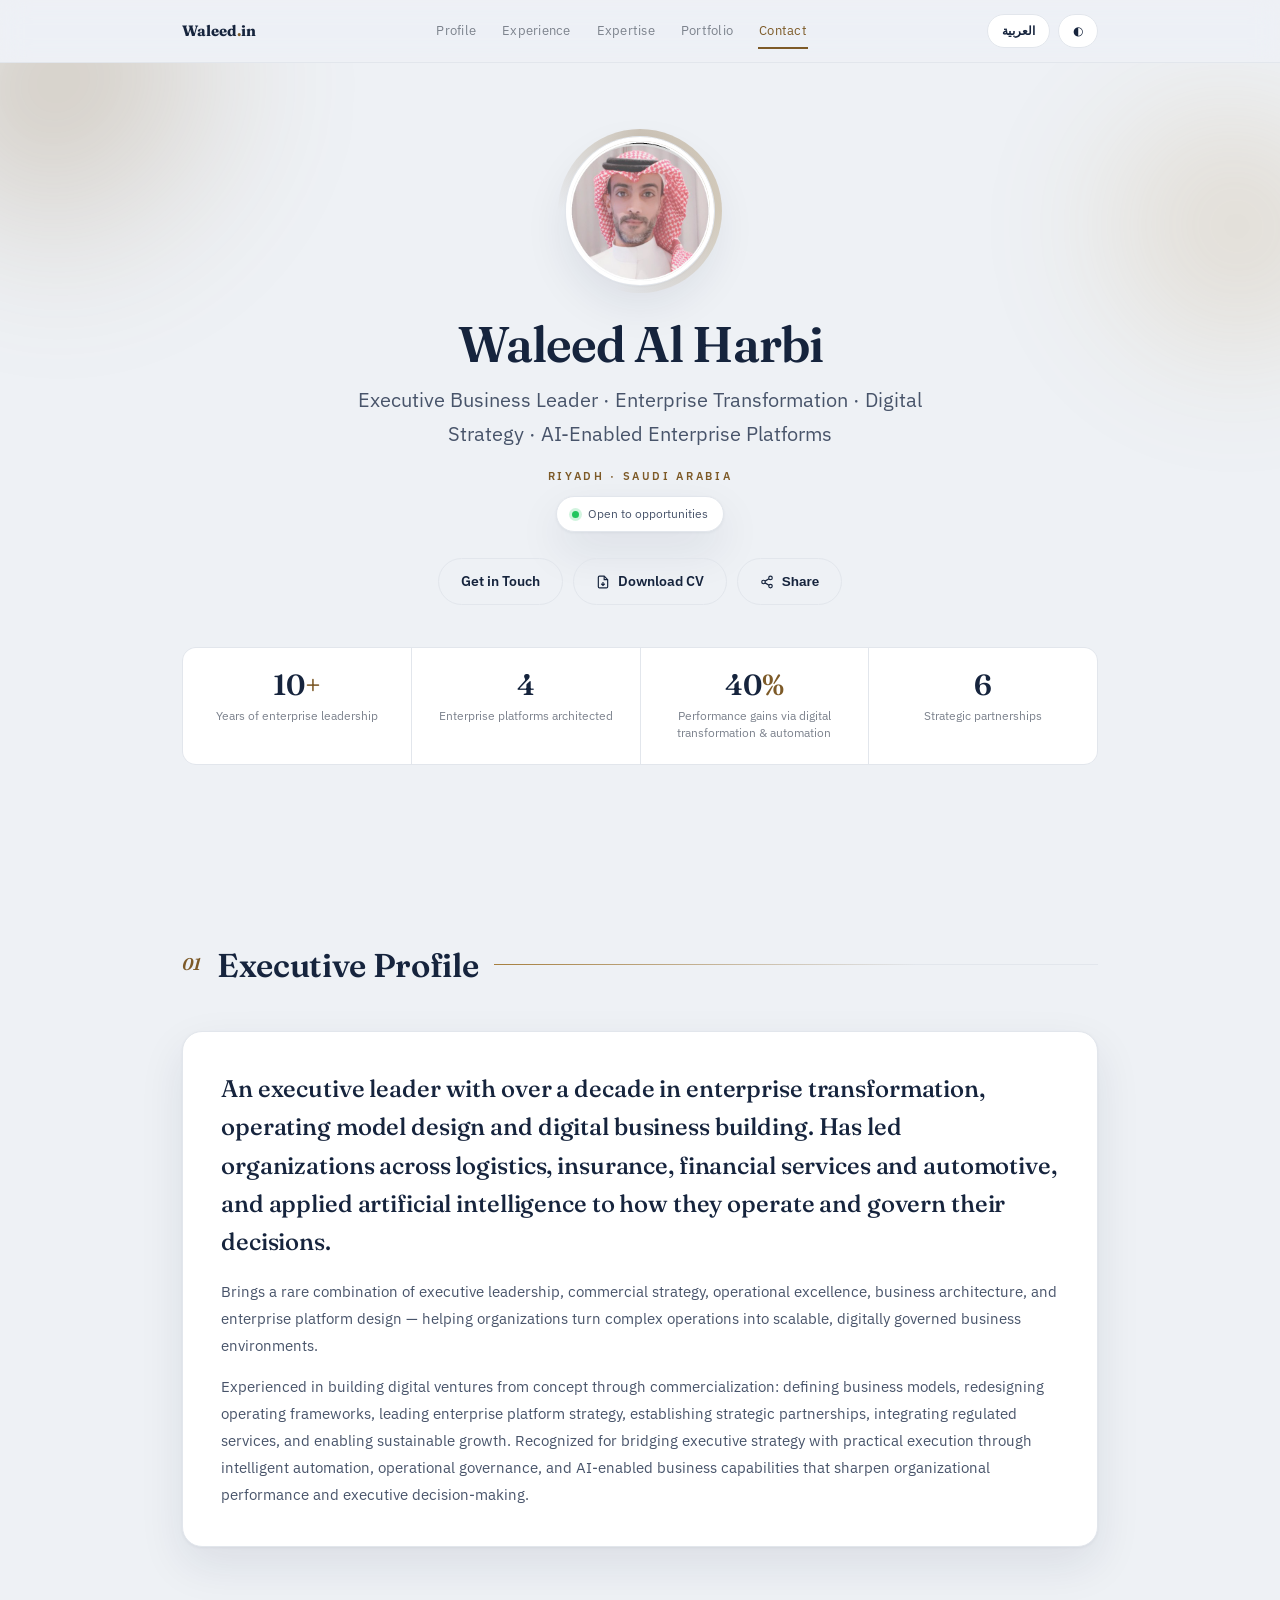
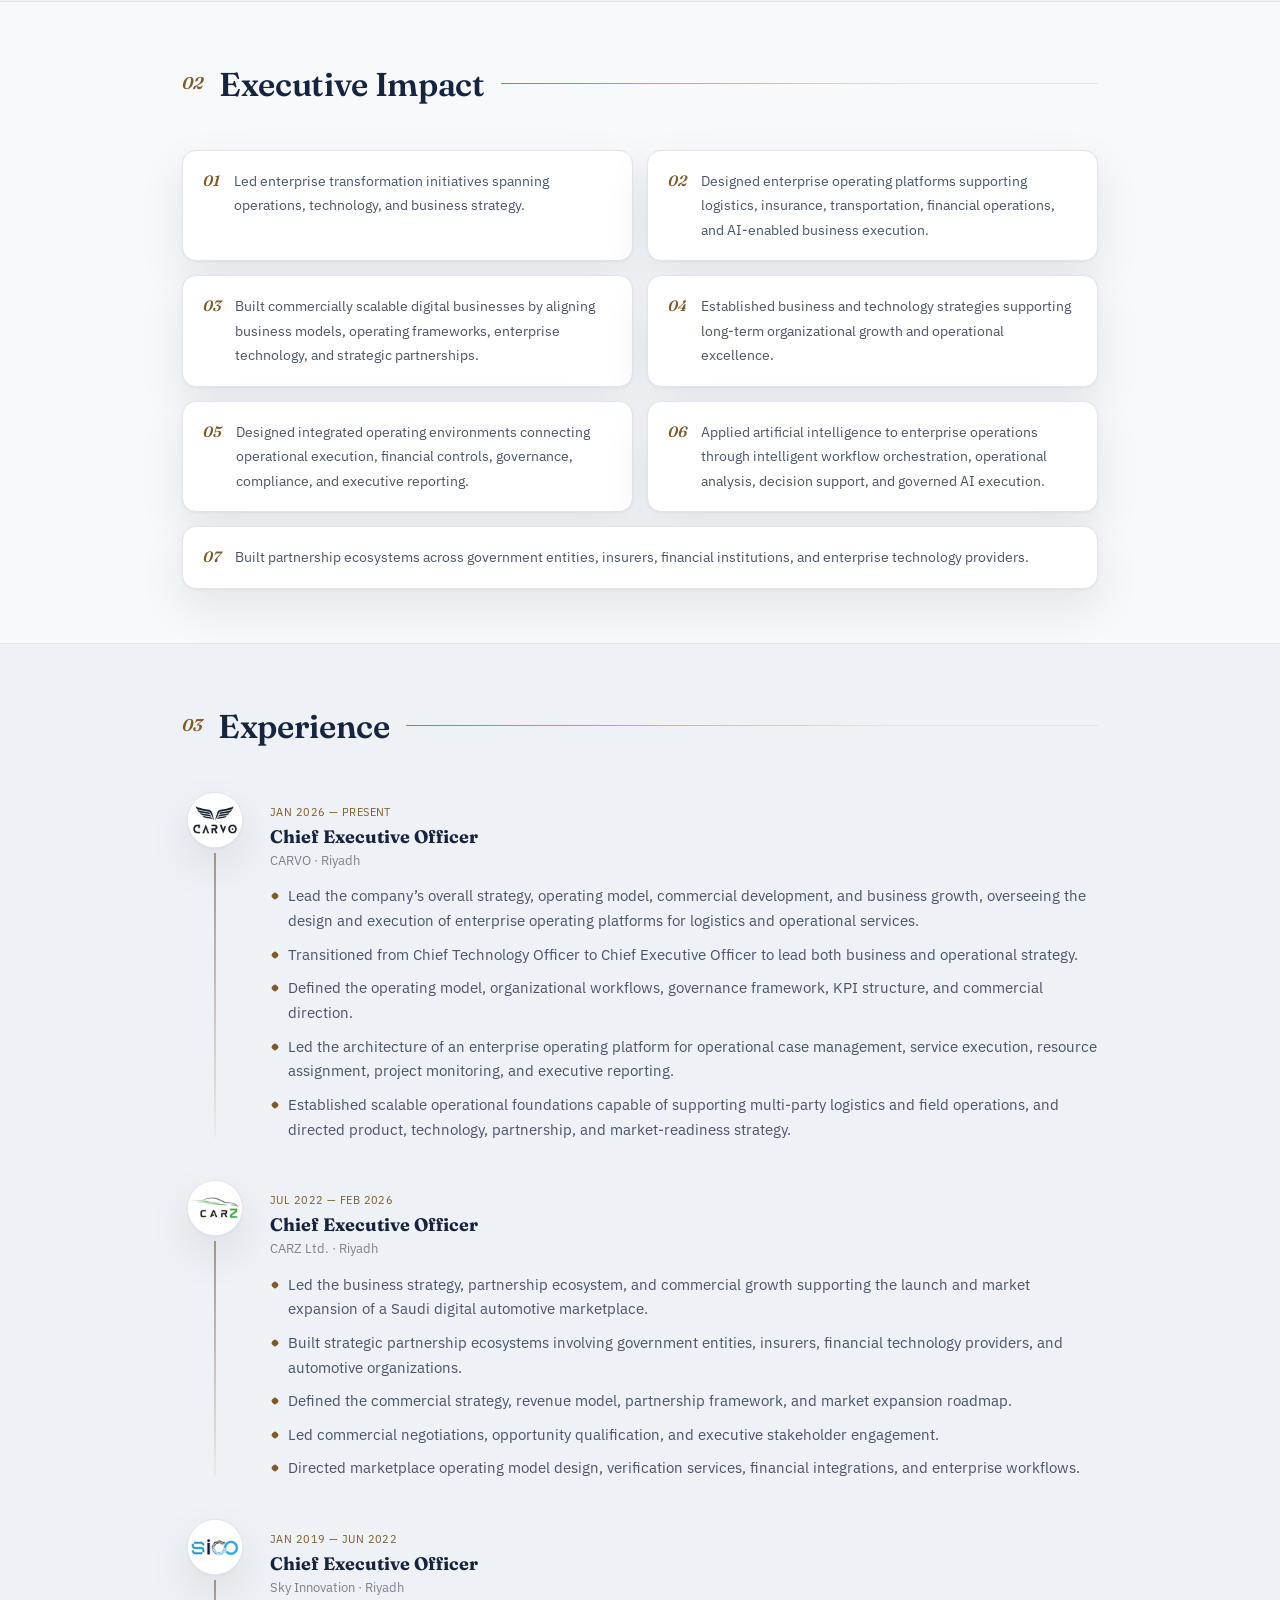
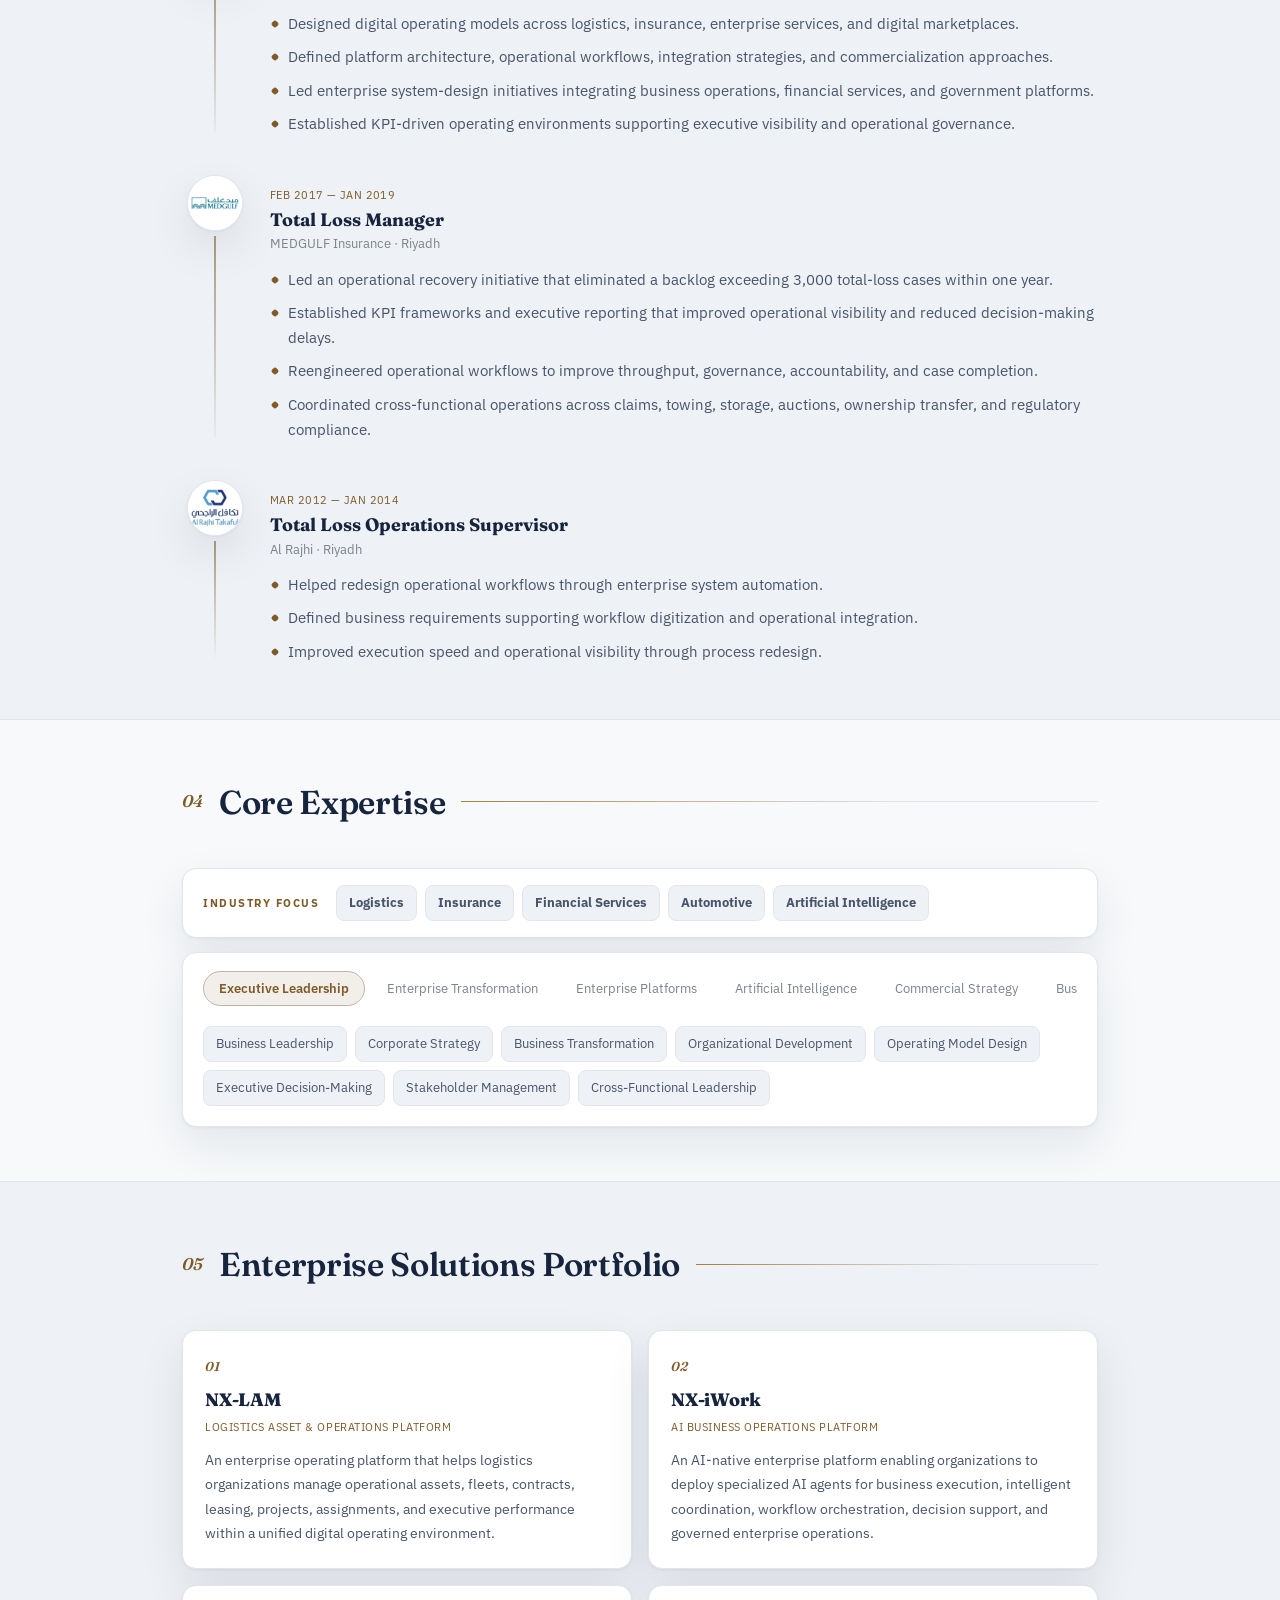
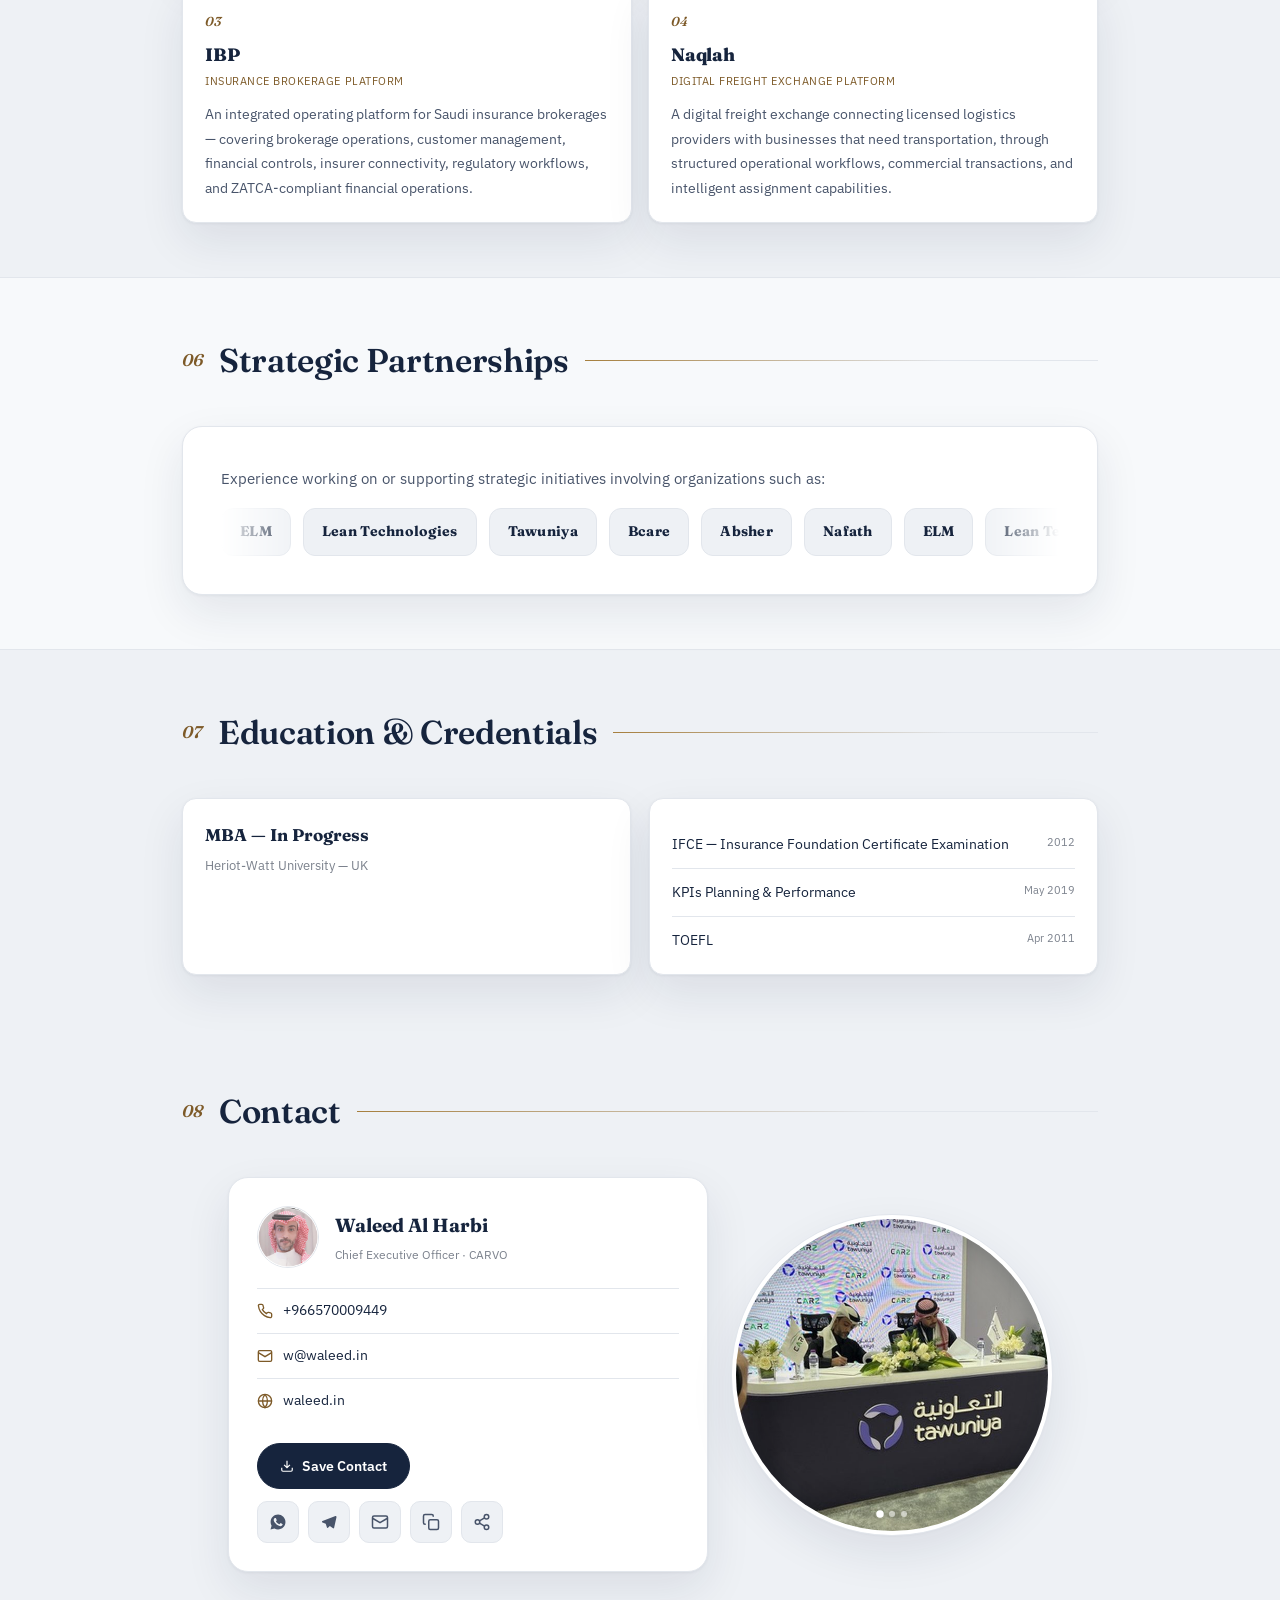
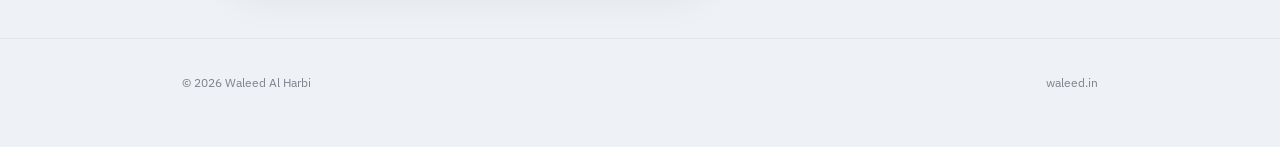
==== en/index.html @ eab6cc61 "Extract CSS, JS and images into shared assets Foundation for the planned multi-page structure (landi" ====
<!DOCTYPE html>
<html lang="en" dir="ltr"><head>
<meta charset="UTF-8"/><meta name="viewport" content="width=device-width,initial-scale=1.0"/>
<title>Waleed Al Harbi — Executive Business Leader | Enterprise Transformation &amp; AI Platforms</title>
<meta name="description" content="Waleed Al Harbi — executive leader with 10+ years driving business transformation, designing enterprise operating models, and building AI-enabled enterprise platforms across logistics, insurance, financial services, and automotive. Based in Riyadh, Saudi Arabia."/>
<meta name="keywords" content="Waleed Al Harbi, Executive Business Leader, Enterprise Transformation, Digital Strategy, Enterprise Platforms, AI-Enabled Enterprise, Agentic AI, Business Architecture, Operating Model Design, CEO, Riyadh, Saudi Arabia"/>
<meta name="author" content="Waleed Al Harbi"/>
<meta name="robots" content="index, follow"/>
<link rel="canonical" href="https://waleed.in/en/"/>
<link rel="icon" type="image/png" href="/assets/favicon.png"/>
<link rel="apple-touch-icon" href="/assets/favicon.png"/>
<!-- Open Graph -->
<meta property="og:type" content="profile"/>
<meta property="og:title" content="Waleed Al Harbi — Executive Business Leader | Enterprise Transformation &amp; AI Platforms"/>
<meta property="og:description" content="Waleed Al Harbi — executive leader with 10+ years driving business transformation, designing enterprise operating models, and building AI-enabled enterprise platforms across logistics, insurance, financial services, and automotive. Based in Riyadh, Saudi Arabia."/>
<meta property="og:url" content="https://waleed.in/en/"/>
<meta property="og:image" content="https://waleed.in/assets/og-image.jpg"/>
<meta property="og:image:width" content="1200"/>
<meta property="og:image:height" content="630"/>
<meta property="og:site_name" content="waleed.in"/>
<meta property="og:locale" content="en_US"/>
<meta property="og:locale:alternate" content="ar_SA"/>
<meta property="profile:first_name" content="Waleed"/>
<meta property="profile:last_name" content="Al Harbi"/>
<!-- Twitter -->
<meta name="twitter:card" content="summary_large_image"/>
<meta name="twitter:title" content="Waleed Al Harbi — Executive Business Leader | Enterprise Transformation &amp; AI Platforms"/>
<meta name="twitter:description" content="Waleed Al Harbi — executive leader with 10+ years driving business transformation, designing enterprise operating models, and building AI-enabled enterprise platforms across logistics, insurance, financial services, and automotive. Based in Riyadh, Saudi Arabia."/>
<meta name="twitter:image" content="https://waleed.in/assets/og-image.jpg"/>
<!-- JSON-LD -->
<script type="application/ld+json">
{"@context":"https://schema.org","@type":"Person","name":"Waleed Al Harbi","alternateName":"وليد الحربي","jobTitle":"Chief Executive Officer","description":"Waleed Al Harbi, executive business leader with over a decade driving enterprise transformation, operating-model design, and AI-enabled enterprise platforms across logistics, insurance, financial services, and automotive. Based in Riyadh.","url":"https://waleed.in","image":"https://waleed.in/assets/og-image.jpg","email":"w@waleed.in","telephone":"+966570009449","address":{"@type":"PostalAddress","addressLocality":"Riyadh","addressCountry":"SA"},"knowsLanguage":["ar","en"],"worksFor":{"@type":"Organization","name":"CARVO"},"knowsAbout":["Enterprise Transformation","Business Architecture","Enterprise Operating Platforms","Digital Strategy","Enterprise AI","Agentic AI","Operating Model Design","Commercial Strategy"]}
</script>

<link rel="alternate" hreflang="en" href="https://waleed.in/en/"/><link rel="alternate" hreflang="ar" href="https://waleed.in/ar/"/>
<link rel="preconnect" href="https://fonts.googleapis.com"/><link rel="preconnect" href="https://fonts.gstatic.com" crossorigin/>
<link href="https://fonts.googleapis.com/css2?family=Fraunces:ital,opsz,wght@0,9..144,400;0,9..144,500;0,9..144,600;0,9..144,700;1,9..144,500;1,9..144,600&family=IBM+Plex+Sans:wght@400;500;600;700&display=swap" rel="stylesheet"/>
<link rel="stylesheet" href="/assets/css/site-en.css"/><style id="wa-assistant-disabled">/* لإعادة تفعيل المساعد: احذف هذا البلوك بالكامل */ #wa-fab-wrap,#wa-overlay{display:none!important}</style>
</head><body>
<div class="scroll-prog" aria-hidden="true"><i id="sprog"></i></div>
<nav><div class="wrap"><span class="brand">Waleed<em>.</em>in</span><div class="nav-links"><a href="#about">Profile</a><a href="#experience">Experience</a><a href="#skills">Expertise</a><a href="#platforms">Portfolio</a><a href="#contact">Contact</a></div><div class="nav-r"><a class="pill" href="../ar/" style="font-weight:700">العربية</a><button class="pill" id="tb"><span id="ti">◐</span></button></div></div></nav>
<main>
<section class="hero"><div class="hero-bg" aria-hidden="true"><b></b><b></b></div><div class="hero-spot" aria-hidden="true"></div><div class="wrap">
  <div class="av-wrap"><img class="av" src="/assets/img/avatar.jpg" alt="Waleed Al Harbi"/><span class="ping" aria-hidden="true"></span><span class="ping p2" aria-hidden="true"></span><span class="ping p3" aria-hidden="true"></span></div>
  <h1>Waleed Al Harbi</h1>
  <div class="hero-role">Executive Business Leader &middot; Enterprise Transformation &middot; Digital Strategy &middot; AI-Enabled Enterprise Platforms</div>
  <div class="kicker">Riyadh &middot; Saudi Arabia</div>
  <div class="hero-loc"><span class="avail"><span class="d"></span>Open to opportunities</span></div>
  <div class="ctas">
    <a class="btn btn-g" href="#contact">Get in Touch</a>
    <a class="btn btn-g" href="/assets/Waleed-Al-Harbi-CV.pdf" download="Waleed-Al-Harbi-CV.pdf"><svg width="14" height="14" viewBox="0 0 24 24" fill="none" stroke="currentColor" stroke-width="2"><path d="M14 2H6a2 2 0 0 0-2 2v16a2 2 0 0 0 2 2h12a2 2 0 0 0 2-2V8z"/><path d="M14 2v6h6"/><path d="M12 18v-6M9 15l3 3 3-3"/></svg>Download CV</a>
    <button class="btn btn-g" id="wa-share-btn" type="button" aria-label="Share site"><svg width="14" height="14" viewBox="0 0 24 24" fill="none" stroke="currentColor" stroke-width="2"><circle cx="18" cy="5" r="3"/><circle cx="6" cy="12" r="3"/><circle cx="18" cy="19" r="3"/><path d="m8.6 13.5 6.8 4M15.4 6.5l-6.8 4"/></svg>Share</button>
  </div>
  <div class="metrics rv">
    <div class="metric"><div class="n" data-c="10" data-s="+">0</div><div class="l">Years of enterprise leadership</div></div>
    <div class="metric"><div class="n" data-c="4">0</div><div class="l">Enterprise platforms architected</div></div>
    <div class="metric"><div class="n" data-c="40" data-s="%">0</div><div class="l">Performance gains via digital transformation &amp; automation</div></div>
    <div class="metric"><div class="n" data-c="6">0</div><div class="l">Strategic partnerships</div></div>
  </div>
</div></section>

<section class="sec" id="about"><div class="wrap">
  <div class="sec-hd rv"><span class="sec-num">01</span><span class="sec-title">Executive Profile</span><span class="sec-line"></span></div>
  <div class="about rv">
    <p class="lead">An executive leader with over a decade in enterprise transformation, operating model design and digital business building. Has led organizations across logistics, insurance, financial services and automotive, and applied artificial intelligence to how they operate and govern their decisions.</p>
    <p class="body">Brings a rare combination of executive leadership, commercial strategy, operational excellence, business architecture, and enterprise platform design — helping organizations turn complex operations into scalable, digitally governed business environments.</p>
    <p class="body" style="margin-top:14px">Experienced in building digital ventures from concept through commercialization: defining business models, redesigning operating frameworks, leading enterprise platform strategy, establishing strategic partnerships, integrating regulated services, and enabling sustainable growth. Recognized for bridging executive strategy with practical execution through intelligent automation, operational governance, and AI-enabled business capabilities that sharpen organizational performance and executive decision-making.</p>
  </div>
</div></section>

<section class="sec" id="impact"><div class="wrap">
  <div class="sec-hd rv"><span class="sec-num">02</span><span class="sec-title">Executive Impact</span><span class="sec-line"></span></div>
  <div class="imp-grid">
    <div class="imp rv"><b>01</b><p>Led enterprise transformation initiatives spanning operations, technology, and business strategy.</p></div>
    <div class="imp rv"><b>02</b><p>Designed enterprise operating platforms supporting logistics, insurance, transportation, financial operations, and AI-enabled business execution.</p></div>
    <div class="imp rv"><b>03</b><p>Built commercially scalable digital businesses by aligning business models, operating frameworks, enterprise technology, and strategic partnerships.</p></div>
    <div class="imp rv"><b>04</b><p>Established business and technology strategies supporting long-term organizational growth and operational excellence.</p></div>
    <div class="imp rv"><b>05</b><p>Designed integrated operating environments connecting operational execution, financial controls, governance, compliance, and executive reporting.</p></div>
    <div class="imp rv"><b>06</b><p>Applied artificial intelligence to enterprise operations through intelligent workflow orchestration, operational analysis, decision support, and governed AI execution.</p></div>
    <div class="imp rv"><b>07</b><p>Built partnership ecosystems across government entities, insurers, financial institutions, and enterprise technology providers.</p></div>
  </div>
</div></section>

<section class="sec" id="experience"><div class="wrap">
  <div class="sec-hd rv"><span class="sec-num">03</span><span class="sec-title">Experience</span><span class="sec-line"></span></div>
  <div class="tl">
    <div class="tl-row rv"><div class="tl-l"><div class="lc" tabindex="0" aria-label="CARVO"><img src="/assets/img/logo-carvo.jpg" alt="CARVO"/><span class="lt">CARVO</span></div><div class="vl"></div></div><div class="tl-r">
      <div class="tw">JAN 2026 — PRESENT</div><div class="tr">Chief Executive Officer</div><div class="to">CARVO &middot; Riyadh</div>
      <ul class="tb"><li>Lead the company&#8217;s overall strategy, operating model, commercial development, and business growth, overseeing the design and execution of enterprise operating platforms for logistics and operational services.</li><li>Transitioned from Chief Technology Officer to Chief Executive Officer to lead both business and operational strategy.</li><li>Defined the operating model, organizational workflows, governance framework, KPI structure, and commercial direction.</li><li>Led the architecture of an enterprise operating platform for operational case management, service execution, resource assignment, project monitoring, and executive reporting.</li><li>Established scalable operational foundations capable of supporting multi-party logistics and field operations, and directed product, technology, partnership, and market-readiness strategy.</li></ul>
    </div></div>
    <div class="tl-row rv"><div class="tl-l"><div class="lc" tabindex="0" aria-label="CARZ"><img src="/assets/img/logo-carz.jpg" alt="CARZ"/><span class="lt">CARZ</span></div><div class="vl"></div></div><div class="tl-r">
      <div class="tw">JUL 2022 — FEB 2026</div><div class="tr">Chief Executive Officer</div><div class="to">CARZ Ltd. &middot; Riyadh</div>
      <ul class="tb"><li>Led the business strategy, partnership ecosystem, and commercial growth supporting the launch and market expansion of a Saudi digital automotive marketplace.</li><li>Built strategic partnership ecosystems involving government entities, insurers, financial technology providers, and automotive organizations.</li><li>Defined the commercial strategy, revenue model, partnership framework, and market expansion roadmap.</li><li>Led commercial negotiations, opportunity qualification, and executive stakeholder engagement.</li><li>Directed marketplace operating model design, verification services, financial integrations, and enterprise workflows.</li></ul>
    </div></div>
    <div class="tl-row rv"><div class="tl-l"><div class="lc" tabindex="0" aria-label="Sky Innovation"><img src="/assets/img/logo-sky.jpg" alt="Sky Innovation"/><span class="lt">Sky Innovation</span></div><div class="vl"></div></div><div class="tl-r">
      <div class="tw">JAN 2019 — JUN 2022</div><div class="tr">Chief Executive Officer</div><div class="to">Sky Innovation &middot; Riyadh</div>
      <ul class="tb"><li>Designed digital operating models across logistics, insurance, enterprise services, and digital marketplaces.</li><li>Defined platform architecture, operational workflows, integration strategies, and commercialization approaches.</li><li>Led enterprise system-design initiatives integrating business operations, financial services, and government platforms.</li><li>Established KPI-driven operating environments supporting executive visibility and operational governance.</li></ul>
    </div></div>
    <div class="tl-row rv"><div class="tl-l"><div class="lc" tabindex="0" aria-label="Medgulf"><img src="/assets/img/logo-medgulf.jpg" alt="Medgulf"/><span class="lt">Medgulf</span></div><div class="vl"></div></div><div class="tl-r">
      <div class="tw">FEB 2017 — JAN 2019</div><div class="tr">Total Loss Manager</div><div class="to">MEDGULF Insurance &middot; Riyadh</div>
      <ul class="tb"><li>Led an operational recovery initiative that eliminated a backlog exceeding 3,000 total-loss cases within one year.</li><li>Established KPI frameworks and executive reporting that improved operational visibility and reduced decision-making delays.</li><li>Reengineered operational workflows to improve throughput, governance, accountability, and case completion.</li><li>Coordinated cross-functional operations across claims, towing, storage, auctions, ownership transfer, and regulatory compliance.</li></ul>
    </div></div>
    <div class="tl-row rv"><div class="tl-l"><div class="lc" tabindex="0" aria-label="Al Rajhi"><img src="/assets/img/logo-alrajhi.jpg" alt="Al Rajhi"/><span class="lt">Al Rajhi</span></div><div class="vl"></div></div><div class="tl-r">
      <div class="tw">MAR 2012 — JAN 2014</div><div class="tr">Total Loss Operations Supervisor</div><div class="to">Al Rajhi &middot; Riyadh</div>
      <ul class="tb"><li>Helped redesign operational workflows through enterprise system automation.</li><li>Defined business requirements supporting workflow digitization and operational integration.</li><li>Improved execution speed and operational visibility through process redesign.</li></ul>
    </div></div>
  </div>
</div></section>

<section class="sec" id="skills"><div class="wrap">
  <div class="sec-hd rv"><span class="sec-num">04</span><span class="sec-title">Core Expertise</span><span class="sec-line"></span></div>
  <div class="xp-ind rv"><h3>Industry Focus</h3><div class="chips"><span class="chip big"><b>Logistics</b></span><span class="chip big"><b>Insurance</b></span><span class="chip big"><b>Financial Services</b></span><span class="chip big"><b>Automotive</b></span><span class="chip big"><b>Artificial Intelligence</b></span></div></div>
  <div class="xp rv">
    <div class="xp-tabs" role="tablist" aria-label="Expertise categories">
      <button class="xp-tab on" type="button">Executive Leadership</button>
      <button class="xp-tab" type="button">Enterprise Transformation</button>
      <button class="xp-tab" type="button">Enterprise Platforms</button>
      <button class="xp-tab" type="button">Artificial Intelligence</button>
      <button class="xp-tab" type="button">Commercial Strategy</button>
      <button class="xp-tab" type="button">Business Operations</button>
      <button class="xp-tab" type="button">Languages</button>
    </div>
    <div class="xp-pane on"><div class="chips"><span class="chip">Business Leadership</span><span class="chip">Corporate Strategy</span><span class="chip">Business Transformation</span><span class="chip">Organizational Development</span><span class="chip">Operating Model Design</span><span class="chip">Executive Decision-Making</span><span class="chip">Stakeholder Management</span><span class="chip">Cross-Functional Leadership</span></div></div>
    <div class="xp-pane"><div class="chips"><span class="chip">Enterprise Transformation</span><span class="chip">Business Process Reengineering</span><span class="chip">Operational Excellence</span><span class="chip">Digital Transformation</span><span class="chip">Organizational Change</span><span class="chip">Performance Improvement</span><span class="chip">Governance Frameworks</span></div></div>
    <div class="xp-pane"><div class="chips"><span class="chip">Enterprise Operating Platforms</span><span class="chip">SaaS Platforms</span><span class="chip">Marketplace Platforms</span><span class="chip">Enterprise Architecture</span><span class="chip">Workflow Automation</span><span class="chip">API Integration</span><span class="chip">Government Integration</span><span class="chip">CRM Ecosystems</span></div></div>
    <div class="xp-pane"><div class="chips"><span class="chip">Enterprise AI Strategy</span><span class="chip">Agentic AI</span><span class="chip">Intelligent Automation</span><span class="chip">AI-Powered Operations</span><span class="chip">Multi-Agent Systems</span><span class="chip">Workflow Orchestration</span><span class="chip">Decision Support</span></div></div>
    <div class="xp-pane"><div class="chips"><span class="chip">Business Development</span><span class="chip">Go-To-Market Strategy</span><span class="chip">Strategic Partnerships</span><span class="chip">Revenue Models</span><span class="chip">Market Expansion</span><span class="chip">Commercial Negotiation</span><span class="chip">B2B &amp; B2G Engagement</span></div></div>
    <div class="xp-pane"><div class="chips"><span class="chip">Operational Strategy</span><span class="chip">KPI Frameworks</span><span class="chip">Executive Dashboards</span><span class="chip">Asset Management</span><span class="chip">Contract Management</span><span class="chip">Project Operations</span><span class="chip">Performance Analytics</span></div></div>
    <div class="xp-pane"><div class="chips"><span class="chip">Arabic — Native</span><span class="chip">English — Fluent</span></div></div>
  </div>
</div></section>

<section class="sec" id="platforms"><div class="wrap">
  <div class="sec-hd rv"><span class="sec-num">05</span><span class="sec-title">Enterprise Solutions Portfolio</span><span class="sec-line"></span></div>
  <div class="plats">
    <div class="plat rv"><span class="pi">01</span><h3>NX-LAM</h3><span class="pt">Logistics Asset &amp; Operations Platform</span><p>An enterprise operating platform that helps logistics organizations manage operational assets, fleets, contracts, leasing, projects, assignments, and executive performance within a unified digital operating environment.</p></div>
    <div class="plat rv"><span class="pi">02</span><h3>NX-iWork</h3><span class="pt">AI Business Operations Platform</span><p>An AI-native enterprise platform enabling organizations to deploy specialized AI agents for business execution, intelligent coordination, workflow orchestration, decision support, and governed enterprise operations.</p></div>
    <div class="plat rv"><span class="pi">03</span><h3>IBP</h3><span class="pt">Insurance Brokerage Platform</span><p>An integrated operating platform for Saudi insurance brokerages — covering brokerage operations, customer management, financial controls, insurer connectivity, regulatory workflows, and ZATCA-compliant financial operations.</p></div>
    <div class="plat rv"><span class="pi">04</span><h3>Naqlah</h3><span class="pt">Digital Freight Exchange Platform</span><p>A digital freight exchange connecting licensed logistics providers with businesses that need transportation, through structured operational workflows, commercial transactions, and intelligent assignment capabilities.</p></div>
  </div>
</div></section>

<section class="sec" id="partnerships"><div class="wrap">
  <div class="sec-hd rv"><span class="sec-num">06</span><span class="sec-title">Strategic Partnerships</span><span class="sec-line"></span></div>
  <div class="about rv">
    <p class="body">Experience working on or supporting strategic initiatives involving organizations such as:</p>
    <div class="pmq"><div class="pmq-t"><span class="partner">ELM</span><span class="partner">Lean Technologies</span><span class="partner">Tawuniya</span><span class="partner">Bcare</span><span class="partner">Absher</span><span class="partner">Nafath</span><span class="partner" aria-hidden="true">ELM</span><span class="partner" aria-hidden="true">Lean Technologies</span><span class="partner" aria-hidden="true">Tawuniya</span><span class="partner" aria-hidden="true">Bcare</span><span class="partner" aria-hidden="true">Absher</span><span class="partner" aria-hidden="true">Nafath</span></div></div>
  </div>
</div></section>

<section class="sec" id="education"><div class="wrap">
  <div class="sec-hd rv"><span class="sec-num">07</span><span class="sec-title">Education &amp; Credentials</span><span class="sec-line"></span></div>
  <div class="two">
    <div class="panel rv"><div class="ed-d">MBA &mdash; In Progress</div><div class="ed-m">Heriot-Watt University &mdash; UK</div></div>
    <div class="panel rv"><div class="cert"><span>IFCE &mdash; Insurance Foundation Certificate Examination</span><time>2012</time></div><div class="cert"><span>KPIs Planning &amp; Performance</span><time>May 2019</time></div><div class="cert"><span>TOEFL</span><time>Apr 2011</time></div></div>
  </div>
</div></section>

<section class="sec" id="contact"><div class="wrap">
  <div class="sec-hd rv"><span class="sec-num">08</span><span class="sec-title">Contact</span><span class="sec-line"></span></div>
  <div class="contact-row">
  <div class="cc rv">
    <div class="cc-top"><div class="cc-av"><img src="/assets/img/avatar.jpg" alt="Waleed"/></div><div><h3>Waleed Al Harbi</h3><p>Chief Executive Officer &middot; CARVO</p></div></div>
    <a class="cr" href="tel:+966570009449"><svg viewBox="0 0 24 24" fill="none" stroke="currentColor" stroke-width="2"><path d="M22 16.92v3a2 2 0 0 1-2.18 2 19.79 19.79 0 0 1-8.63-3.07 19.5 19.5 0 0 1-6-6 19.79 19.79 0 0 1-3.07-8.67A2 2 0 0 1 4.11 2h3a2 2 0 0 1 2 1.72c.13.96.36 1.9.7 2.81a2 2 0 0 1-.45 2.11L8.09 9.91a16 16 0 0 0 6 6l1.27-1.27a2 2 0 0 1 2.11-.45c.91.34 1.85.57 2.81.7A2 2 0 0 1 22 16.92z"/></svg>+966570009449</a>
    <a class="cr" href="mailto:w@waleed.in"><svg viewBox="0 0 24 24" fill="none" stroke="currentColor" stroke-width="2"><rect x="2" y="4" width="20" height="16" rx="2"/><path d="m22 7-10 6L2 7"/></svg>w@waleed.in</a>
    <a class="cr" href="https://waleed.in" target="_blank" rel="noopener"><svg viewBox="0 0 24 24" fill="none" stroke="currentColor" stroke-width="2"><circle cx="12" cy="12" r="10"/><path d="M2 12h20M12 2a15.3 15.3 0 0 1 0 20 15.3 15.3 0 0 1 0-20"/></svg>waleed.in</a>
    <div class="cc-acts"><a class="btn btn-p" id="sc2" href="/assets/Waleed-Al-Harbi.vcf" download="Waleed-Al-Harbi.vcf"><svg width="14" height="14" viewBox="0 0 24 24" fill="none" stroke="currentColor" stroke-width="2"><path d="M21 15v4a2 2 0 0 1-2 2H5a2 2 0 0 1-2-2v-4"/><path d="M7 10l5 5 5-5M12 15V3"/></svg>Save Contact</a></div>
    <div class="shr">
      <a class="sb" id="wa" title="WhatsApp" target="_blank" rel="noopener"><svg viewBox="0 0 24 24" fill="currentColor"><path d="M12.04 2C6.58 2 2.13 6.45 2.13 11.91c0 1.75.46 3.45 1.32 4.95L2 22l5.25-1.38a9.9 9.9 0 0 0 4.79 1.22h.01c5.46 0 9.91-4.45 9.91-9.91 0-2.65-1.03-5.14-2.9-7.01A9.82 9.82 0 0 0 12.04 2zm5.8 14.13c-.24.68-1.4 1.3-1.94 1.38-.5.07-1.13.1-1.82-.11-.42-.13-.96-.31-1.65-.61-2.9-1.25-4.8-4.17-4.94-4.36-.15-.19-1.19-1.58-1.19-3.02s.76-2.14 1.03-2.43c.27-.29.58-.37.78-.37l.56.01c.18.01.42-.07.66.5.24.59.83 2.03.9 2.18.07.15.12.32.02.51-.1.19-.15.31-.29.48-.15.17-.31.38-.44.51-.15.15-.3.31-.13.6.17.29.77 1.27 1.65 2.06 1.13 1.01 2.09 1.32 2.38 1.47.29.15.46.12.63-.07.17-.19.73-.85.92-1.14.19-.29.39-.24.66-.15.27.1 1.7.8 1.99.95.29.15.48.22.55.34.07.12.07.69-.17 1.37z"/></svg></a>
      <a class="sb" id="tg" title="Telegram" target="_blank" rel="noopener"><svg viewBox="0 0 24 24" fill="currentColor"><path d="M21.94 4.27a1.3 1.3 0 0 0-1.32-.2L3.3 10.78c-.86.34-.85 1.57.02 1.89l4.3 1.6 1.66 5.06c.2.6.95.78 1.4.34l2.42-2.36 4.3 3.16c.5.37 1.22.1 1.36-.5l3.2-14.4a1.3 1.3 0 0 0-.42-1.3z"/></svg></a>
      <a class="sb" id="em" title="Email" href="mailto:w@waleed.in"><svg viewBox="0 0 24 24" fill="none" stroke="currentColor" stroke-width="2"><rect x="2" y="4" width="20" height="16" rx="2"/><path d="m22 7-10 6L2 7"/></svg></a>
      <button class="sb" id="cp" title="Copy link"><svg viewBox="0 0 24 24" fill="none" stroke="currentColor" stroke-width="2"><rect x="9" y="9" width="13" height="13" rx="2"/><path d="M5 15H4a2 2 0 0 1-2-2V4a2 2 0 0 1 2-2h9a2 2 0 0 1 2 2v1"/></svg></button>
      <button class="sb" id="ns" title="Share"><svg viewBox="0 0 24 24" fill="none" stroke="currentColor" stroke-width="2"><circle cx="18" cy="5" r="3"/><circle cx="6" cy="12" r="3"/><circle cx="18" cy="19" r="3"/><path d="m8.6 13.5 6.8 4M15.4 6.5l-6.8 4"/></svg></button>
    </div>
  </div>

<div class="cc-gallery rv">
  <div class="cc-frame" id="cc-frame" oncontextmenu="return false" draggable="false">
    <div class="cc-slide active" style="background-image:url(/assets/img/gallery-1.jpg)"></div><div class="cc-slide" style="background-image:url(/assets/img/gallery-2.jpg)"></div><div class="cc-slide" style="background-image:url(/assets/img/gallery-3.jpg)"></div>
    <div class="cc-ring"></div>
    <div class="cc-guard"></div>
    <div class="cc-dots"><span class="cc-dot on"></span><span class="cc-dot"></span><span class="cc-dot"></span></div>
  </div>
</div>
</div>
</div></section>
</main>
<footer><div class="wrap"><p>&#169; <span id="yr"></span> Waleed Al Harbi</p><p>waleed.in</p></div></footer>
<div class="toast" id="toast"></div>
<script src="/assets/js/site.js" defer></script>


<!-- ============ Waleed.in AI Assistant Widget ============ -->
<!-- ضع رابط الـ Cloudflare Worker هنا بعد نشره -->


<script>window.WALEED_ASSISTANT_ENDPOINT = "https://waleed-assistant.w-3e8.workers.dev";</script>

<link rel="stylesheet" href="/assets/css/assistant.css"/>

<!-- زر عائم + تاق -->
<div id="wa-fab-wrap">
  <button id="wa-tag" type="button" aria-label="افتح المساعد">تعرّف على وليد أكثر <b>عبر مساعده الذكي</b> <span class="wa-x">✦</span></button>
  <button id="wa-fab" type="button" aria-label="المساعد الذكي">
    <span class="wa-pulse"></span>
    <svg viewBox="0 0 24 24" fill="none" stroke="currentColor" stroke-width="2" stroke-linecap="round" stroke-linejoin="round"><path d="M21 15a2 2 0 0 1-2 2H7l-4 4V5a2 2 0 0 1 2-2h14a2 2 0 0 1 2 2z"/><path d="M8 10h.01M12 10h.01M16 10h.01"/></svg>
  </button>
</div>

<!-- نافذة الشات -->
<div id="wa-overlay" role="dialog" aria-modal="true" aria-label="المساعد الذكي لوليد">
  <div id="wa-head">
    <img class="wa-ava" id="wa-head-ava" alt="وليد"/>
    <div class="wa-meta">
      <div class="wa-name">مساعد وليد الذكي</div>
      <div class="wa-sub"><span class="wa-dot"></span> يعرف خبرات وليد ومجالاته</div>
    </div>
    <button id="wa-close" type="button" aria-label="إغلاق والعودة للموقع">
      <svg viewBox="0 0 24 24" fill="none" stroke="currentColor" stroke-width="2" stroke-linecap="round"><path d="M18 6 6 18M6 6l12 12"/></svg>
    </button>
  </div>
  <div id="wa-msgs"></div>
  <div id="wa-chips"></div>
  <div id="wa-input-bar">
    <div id="wa-input-inner">
      <button class="wa-iconbtn" id="wa-mic" type="button" aria-label="تحدّث صوتيًا" title="تحدّث صوتيًا">
        <svg viewBox="0 0 24 24" fill="none" stroke="currentColor" stroke-width="2" stroke-linecap="round" stroke-linejoin="round"><path d="M12 2a3 3 0 0 0-3 3v7a3 3 0 0 0 6 0V5a3 3 0 0 0-3-3z"/><path d="M19 10v2a7 7 0 0 1-14 0v-2M12 19v3"/></svg>
      </button>
      <textarea id="wa-text" rows="1" placeholder="اسأل عن خبرات وليد ومجالاته..." aria-label="اكتب رسالتك"></textarea>
      <button class="wa-iconbtn" id="wa-send" type="button" aria-label="إرسال" disabled>
        <svg viewBox="0 0 24 24" fill="none" stroke="currentColor" stroke-width="2" stroke-linecap="round" stroke-linejoin="round"><path d="m22 2-7 20-4-9-9-4Z"/><path d="M22 2 11 13"/></svg>
      </button>
    </div>
    <div id="wa-voice-note"></div>
  </div>
</div>

<script src="/assets/js/assistant.js" defer></script>
<!-- ============ /Waleed.in AI Assistant Widget ============ -->


<div id="wa-share-pop" role="dialog" aria-modal="true">
  <div class="wa-share-card">
    <h4>Share this site</h4><p>Choose how to share</p>
    <div class="wa-share-list">
      <button class="wa-share-item" id="wsh-wa"><span class="wa-si-wa"><svg viewBox="0 0 24 24" fill="currentColor"><path d="M12.04 2C6.58 2 2.13 6.45 2.13 11.91c0 1.75.46 3.45 1.32 4.95L2 22l5.25-1.38a9.9 9.9 0 0 0 4.79 1.22h.01c5.46 0 9.91-4.45 9.91-9.91 0-2.65-1.03-5.14-2.9-7.01A9.82 9.82 0 0 0 12.04 2zm5.8 14.13c-.24.68-1.4 1.3-1.94 1.38-.5.07-1.13.1-1.82-.11-.42-.13-.96-.31-1.65-.61-2.9-1.25-4.8-4.17-4.94-4.36-.15-.19-1.19-1.58-1.19-3.02s.76-2.14 1.03-2.43c.27-.29.58-.37.78-.37l.56.01c.18.01.42-.07.66.5.24.59.83 2.03.9 2.18.07.15.12.32.02.51-.1.19-.15.31-.29.48-.15.17-.31.38-.44.51-.15.15-.3.31-.13.6.17.29.77 1.27 1.65 2.06 1.13 1.01 2.09 1.32 2.38 1.47.29.15.46.12.63-.07.17-.19.73-.85.92-1.14.19-.29.39-.24.66-.15.27.1 1.7.8 1.99.95.29.15.48.22.55.34.07.12.07.69-.17 1.37z"/></svg></span>WhatsApp</button>
      <button class="wa-share-item" id="wsh-tg"><span class="wa-si-tg"><svg viewBox="0 0 24 24" fill="currentColor"><path d="M21.94 4.27a1.3 1.3 0 0 0-1.32-.2L3.3 10.78c-.86.34-.85 1.57.02 1.89l4.3 1.6 1.66 5.06c.2.6.95.78 1.4.34l2.42-2.36 4.3 3.16c.5.37 1.22.1 1.36-.5l3.2-14.4a1.3 1.3 0 0 0-.42-1.3z"/></svg></span>Telegram</button>
      <button class="wa-share-item" id="wsh-em"><span class="wa-si-em"><svg viewBox="0 0 24 24" fill="none" stroke="currentColor" stroke-width="2"><rect x="2" y="4" width="20" height="16" rx="2"/><path d="m22 7-10 6L2 7"/></svg></span>Email</button>
      <button class="wa-share-item" id="wsh-cp"><span class="wa-si-cp"><svg viewBox="0 0 24 24" fill="none" stroke="currentColor" stroke-width="2"><rect x="9" y="9" width="13" height="13" rx="2"/><path d="M5 15H4a2 2 0 0 1-2-2V4a2 2 0 0 1 2-2h9a2 2 0 0 1 2 2v1"/></svg></span>Copy link</button>
    </div>
    <button class="wa-share-close" id="wsh-close">Close</button>
  </div>
</div>


</body></html>
---- assets/css/site-en.css ----
/* waleed.in — English stylesheet */

:root{--ink:#16243d;--ink2:#48546a;--muted:#7c828d;--bg:#eef1f5;--card:#ffffff;--bdr:#e2e6ec;--ac:#7d5a28;--ac2:#a67f3e;--sh:0 1px 3px rgba(22,36,61,.05),0 18px 46px rgba(22,36,61,.09);--r:14px;--maxw:960px}
html[data-theme=dark]{--ink:#eef1f6;--ink2:#a6b1c0;--muted:#727f8f;--bg:#0b1421;--card:#12202f;--bdr:#213247;--ac:#d3b06a;--ac2:#e6cd95}
*{box-sizing:border-box;margin:0;padding:0}
html{scroll-behavior:smooth;scroll-padding-top:70px}
body{font-family:'IBM Plex Sans',sans-serif;background:var(--bg);color:var(--ink);-webkit-font-smoothing:antialiased;overflow-x:hidden;transition:background .35s,color .35s;line-height:1.7}
a{color:inherit;text-decoration:none}
.wrap{max-width:var(--maxw);margin:0 auto;padding:0 22px}
nav{position:sticky;top:0;z-index:100;border-bottom:1px solid var(--bdr);backdrop-filter:blur(14px) saturate(160%);background:color-mix(in srgb,var(--bg) 80%,transparent)}
nav .wrap{display:flex;align-items:center;justify-content:space-between;height:58px}
.brand{font-family:'Fraunces';font-weight:700;font-size:15px;letter-spacing:.01em}
.brand em{color:var(--ac);font-style:normal}
.nav-r{display:flex;gap:8px}
.pill{border:1px solid var(--bdr);background:var(--card);border-radius:999px;padding:6px 14px;font-size:12px;font-family:'IBM Plex Sans';cursor:pointer;color:var(--ink);transition:.2s}
.pill:hover{border-color:var(--ac);color:var(--ac)}
.hero{padding:66px 0 50px;text-align:center}
.av-wrap{display:inline-block;position:relative;margin-bottom:24px}
.av{width:148px;height:148px;border-radius:50%;object-fit:cover;border:4px solid var(--card);box-shadow:0 0 0 1px var(--bdr),var(--sh);display:block;transition:transform .4s}
.av:hover{transform:scale(1.03)}
.dot{position:absolute;bottom:8px;right:8px;width:16px;height:16px;border-radius:50%;background:#22c55e;border:3px solid var(--card)}
.hero h1{font-family:'Fraunces';font-weight:800;font-size:clamp(30px,6vw,50px);letter-spacing:-.025em;line-height:1.08}
.hero-role{font-family:'Fraunces';font-weight:400;font-size:clamp(15px,2.3vw,19px);color:var(--ink2);margin:10px 0 6px}
.hero-loc{font-size:12px;color:var(--muted);margin-bottom:26px;font-family:'IBM Plex Sans';}
.ctas{display:flex;flex-wrap:wrap;gap:10px;justify-content:center;margin-bottom:42px}
.btn{border-radius:999px;padding:11px 22px;font-size:13.5px;font-weight:600;cursor:pointer;border:1.5px solid var(--ink);display:inline-flex;align-items:center;gap:8px;transition:.22s;}
.btn-p{background:var(--ink);color:var(--card)}.btn-p:hover{background:var(--ac);border-color:var(--ac);color:#fff;transform:translateY(-1px)}
.btn-g{background:transparent;color:var(--ink);border-color:var(--bdr)}.btn-g:hover{border-color:var(--ac);color:var(--ac)}
.metrics{display:grid;grid-template-columns:repeat(4,1fr);gap:1px;background:var(--bdr);border:1px solid var(--bdr);border-radius:var(--r);overflow:hidden;margin-bottom:68px}
.metric{background:var(--card);padding:22px 14px;text-align:center}
.metric .n{font-family:'IBM Plex Sans';font-weight:700;font-size:clamp(21px,3.4vw,29px);line-height:1;direction:ltr;color:var(--ink)}
.metric .n span{color:var(--ac)}
.metric .l{font-size:11.5px;color:var(--muted);margin-top:8px;line-height:1.5;}
@media(max-width:580px){.metrics{grid-template-columns:repeat(2,1fr)}}
.sec{padding:54px 0}
.sec-hd{display:flex;align-items:center;gap:14px;margin-bottom:32px}
.sec-num{font-family:'IBM Plex Sans';font-size:12px;color:var(--ac);font-weight:700;flex-shrink:0}
.sec-title{font-family:'Fraunces';font-weight:700;font-size:clamp(21px,3.4vw,30px);letter-spacing:-.015em}
.sec-line{flex:1;height:1px;background:var(--bdr)}
.about{background:var(--card);border:1px solid var(--bdr);border-radius:20px;padding:32px;box-shadow:var(--sh)}
.about p.lead{font-family:'Fraunces';font-weight:600;font-size:clamp(17px,2.4vw,22px);line-height:1.6;margin-bottom:16px;color:var(--ink)}
.about p.body{font-size:15px;color:var(--ink2);line-height:1.8;}
.tl{display:flex;flex-direction:column}
.tl-row{display:grid;grid-template-columns:66px 1fr;gap:0 22px;padding-bottom:38px}
.tl-row:last-child{padding-bottom:0}
.tl-l{display:flex;flex-direction:column;align-items:center;}
.tl-r{padding-top:5px}
.lc{width:56px;height:56px;border-radius:50%;border:1px solid var(--bdr);background:#fff;display:flex;align-items:center;justify-content:center;overflow:hidden;cursor:pointer;transition:.3s cubic-bezier(.34,1.4,.64,1);box-shadow:var(--sh);position:relative;flex-shrink:0}
.lc:hover,.lc:focus{transform:scale(1.13);box-shadow:0 6px 22px rgba(46,90,146,.28);outline:none;border-color:var(--ac)}
.lc img{width:100%;height:100%;object-fit:cover;pointer-events:none}
.lt{position:absolute;bottom:calc(100% + 8px);left:50%;transform:translateX(-50%);background:var(--ink);color:var(--card);font-size:10px;padding:3px 9px;border-radius:6px;white-space:nowrap;opacity:0;pointer-events:none;transition:opacity .18s;font-family:'IBM Plex Sans';z-index:20}
.lc:hover .lt,.lc:focus .lt{opacity:1}
.vl{flex:1;width:2px;background:linear-gradient(var(--ac),var(--bdr));margin:5px 0;min-height:22px;opacity:.6}
.tl-row:last-child .vl{background:linear-gradient(var(--ac),transparent)}
.tw{font-family:'IBM Plex Sans';font-size:11px;color:var(--ac);letter-spacing:.04em;margin-bottom:4px;direction:ltr;display:inline-block}
.tr{font-family:'Fraunces';font-weight:700;font-size:18px;line-height:1.25;margin-bottom:2px}
.to{font-family:'IBM Plex Sans';font-size:12.5px;color:var(--muted);margin-bottom:13px}
.tb{list-style:none;display:grid;gap:9px}
.tb li{position:relative;padding-left:18px;font-size:14.5px;color:var(--ink2);line-height:1.7;}
.tb li::before{content:'';position:absolute;left:2px;top:9px;width:6px;height:6px;border-radius:2px;background:var(--ac);transform:rotate(45deg)}
.sg{display:grid;grid-template-columns:repeat(2,1fr);gap:16px}.sc.full{grid-column:1/-1}.sc.feat{background:linear-gradient(135deg,color-mix(in srgb,var(--ac) 8%,var(--card)),var(--card))}.sc .chip.big{font-size:14px;padding:8px 14px;font-weight:600;border-color:color-mix(in srgb,var(--ac) 35%,var(--bdr))}.sc .chip.big b{color:var(--ac);font-weight:700}
@media(max-width:580px){.sg{grid-template-columns:1fr}}
.sc{background:var(--card);border:1px solid var(--bdr);border-radius:var(--r);padding:20px;box-shadow:var(--sh)}
.sc h3{font-family:'Fraunces';font-size:11px;font-weight:700;text-transform:uppercase;letter-spacing:.07em;color:var(--ac);margin-bottom:13px}
.chips{display:flex;flex-wrap:wrap;gap:8px}
.chip{font-size:13px;padding:6px 12px;border:1px solid var(--bdr);border-radius:8px;color:var(--ink2);background:var(--bg);transition:.2s;}
.chip:hover{border-color:var(--ac);color:var(--ac)}
.plats{display:grid;grid-template-columns:repeat(2,1fr);gap:16px}
@media(max-width:580px){.plats{grid-template-columns:1fr}}
.plat{background:var(--card);border:1px solid var(--bdr);border-radius:var(--r);padding:22px;box-shadow:var(--sh)}
.plat h3{font-family:'Fraunces';font-weight:800;font-size:18px;letter-spacing:-.01em;color:var(--ink);margin-bottom:3px}
.plat .pt{font-family:'IBM Plex Sans';font-size:10.5px;color:var(--ac);text-transform:uppercase;letter-spacing:.05em;display:block;margin-bottom:11px}
.plat p{font-size:14px;color:var(--ink2);line-height:1.75}
.partners{display:flex;flex-wrap:wrap;gap:10px;margin-top:16px}
.partner{font-family:'Fraunces';font-weight:700;font-size:14px;padding:11px 18px;border:1px solid var(--bdr);border-radius:12px;background:var(--bg);color:var(--ink);transition:.2s}
.partner:hover{border-color:var(--ac);color:var(--ac);transform:translateY(-2px)}
.two{display:grid;grid-template-columns:1fr 1fr;gap:18px}
@media(max-width:580px){.two{grid-template-columns:1fr}}
.panel{background:var(--card);border:1px solid var(--bdr);border-radius:var(--r);padding:22px;box-shadow:var(--sh)}
.ed-d{font-family:'Fraunces';font-weight:700;font-size:17px}
.ed-m{font-family:'IBM Plex Sans';font-size:12.5px;color:var(--muted);margin-top:5px;}
.ed-g{display:inline-block;margin-top:12px;font-family:'IBM Plex Sans';font-size:11.5px;color:var(--ac);border:1px solid var(--ac);border-radius:6px;padding:3px 10px;direction:ltr}
.cert{display:flex;justify-content:space-between;gap:10px;padding:12px 0;border-bottom:1px solid var(--bdr);font-size:13.5px;}
.cert:last-child{border-bottom:0;padding-bottom:0}
.cert time{font-family:'IBM Plex Sans';font-size:11px;color:var(--muted);white-space:nowrap;direction:ltr}
.cc{background:var(--card);border:1px solid var(--bdr);border-radius:20px;padding:28px;box-shadow:var(--sh);max-width:480px}
.cc-top{display:flex;align-items:center;gap:16px;margin-bottom:20px}
.cc-av{width:62px;height:62px;border-radius:50%;overflow:hidden;border:1px solid var(--bdr);flex-shrink:0}
.cc-av img{width:100%;height:100%;object-fit:cover}
.cc-top h3{font-family:'Fraunces';font-weight:700;font-size:19px}
.cc-top p{font-family:'IBM Plex Sans';font-size:12px;color:var(--muted);margin-top:3px;}
.cr{display:flex;align-items:center;gap:10px;padding:10px 0;border-top:1px solid var(--bdr);font-size:14px;}
.cr svg{width:16px;height:16px;color:var(--ac);flex-shrink:0}
.ltr-text{direction:ltr;unicode-bidi:embed}
.cc-acts{display:flex;flex-wrap:wrap;gap:10px;margin-top:20px}
.shr{display:flex;gap:9px;margin-top:12px;flex-wrap:wrap}
.sb{width:42px;height:42px;border-radius:10px;border:1px solid var(--bdr);background:var(--bg);display:flex;align-items:center;justify-content:center;cursor:pointer;transition:.2s}
.sb:hover{border-color:var(--ac);transform:translateY(-2px)}
.sb svg{width:18px;height:18px;color:var(--ink2)}.sb:hover svg{color:var(--ac)}
footer{border-top:1px solid var(--bdr);padding:34px 0 54px;margin-top:12px}
footer .wrap{display:flex;justify-content:space-between;align-items:center;flex-wrap:wrap;gap:10px}
footer p{font-family:'IBM Plex Sans';font-size:11.5px;color:var(--muted);}
footer .en{font-family:'IBM Plex Sans';font-size:11.5px;direction:ltr}
.rv{opacity:0;transform:translateY(20px);transition:opacity .7s ease,transform .7s ease}
.rv.in{opacity:1;transform:none}
@media(prefers-reduced-motion:reduce){.rv{opacity:1;transform:none;transition:none}}
.toast{position:fixed;bottom:26px;left:50%;transform:translateX(-50%) translateY(12px);background:var(--ink);color:var(--card);padding:11px 22px;border-radius:999px;font-size:13px;font-family:'IBM Plex Sans';opacity:0;pointer-events:none;transition:.3s;z-index:999}
.toast.on{opacity:1;transform:translateX(-50%) translateY(0)}
@media(max-width:500px){.tl-row{grid-template-columns:46px 1fr;gap:0 14px}.lc{width:44px;height:44px}}

/* ===== interactive & motion layer ===== */
.hero{position:relative;overflow:hidden}
.hero .wrap{position:relative;z-index:2}
.hero-bg{position:absolute;inset:0;z-index:0;pointer-events:none;overflow:hidden}
.hero-bg b{position:absolute;display:block;border-radius:50%;filter:blur(64px)}
.hero-bg b:nth-child(1){width:360px;height:360px;top:-110px;left:-70px;background:radial-gradient(circle at 30% 30%,color-mix(in srgb,var(--ac) 60%,transparent),transparent 70%);opacity:.5;animation:wblob 19s ease-in-out infinite}
.hero-bg b:nth-child(2){width:320px;height:320px;top:30px;right:-90px;background:radial-gradient(circle at 60% 40%,color-mix(in srgb,var(--ac2) 55%,transparent),transparent 70%);opacity:.45;animation:wblob 25s ease-in-out infinite reverse}
@keyframes wblob{0%,100%{transform:translate(0,0) scale(1)}33%{transform:translate(26px,30px) scale(1.1)}66%{transform:translate(-20px,14px) scale(.94)}}
.hero-spot{position:absolute;inset:0;z-index:1;pointer-events:none;opacity:0;transition:opacity .5s;background:radial-gradient(360px circle at var(--mx,50%) var(--my,42%),color-mix(in srgb,var(--ac) 15%,transparent),transparent 62%)}
@media(hover:hover) and (pointer:fine){.hero:hover .hero-spot{opacity:1}}
.av-wrap::before{content:'';position:absolute;inset:-8px;border-radius:50%;background:conic-gradient(from 0deg,var(--ac),var(--ac2) 25%,transparent 55%,transparent 75%,var(--ac));opacity:.3;z-index:0;transition:opacity .45s;animation:wspin 9s linear infinite}
.av-wrap:hover::before{opacity:.95;animation-duration:3.5s}
.av-wrap .av{position:relative;z-index:1}
@keyframes wspin{to{transform:rotate(360deg)}}
.ping{position:absolute;inset:-6px;border-radius:50%;border:1.5px solid var(--ac);opacity:0;pointer-events:none;z-index:0;animation:wping 3.6s cubic-bezier(.2,.6,.35,1) infinite}
.ping.p2{animation-delay:1.2s}
.ping.p3{animation-delay:2.4s}
@keyframes wping{0%{transform:scale(.97);opacity:.5}70%{opacity:.14}100%{transform:scale(1.75);opacity:0}}
.av-wrap:hover .ping{animation-duration:1.8s}
.scroll-prog{position:fixed;top:0;left:0;right:0;height:3px;z-index:200;pointer-events:none}
.scroll-prog i{display:block;height:100%;width:100%;transform:scaleX(0);transform-origin:left center;background:linear-gradient(90deg,var(--ac),var(--ac2));will-change:transform}
html[dir=rtl] .scroll-prog i{transform-origin:right center}
nav{transition:box-shadow .3s,background .3s}
nav.scrolled{box-shadow:0 8px 30px rgba(15,25,35,.10)}
.rv{transition-delay:var(--d,0s)}
.sc,.plat,.panel,.about{transition:transform .38s cubic-bezier(.2,.7,.3,1),box-shadow .38s,border-color .38s}
@media(hover:hover){
.sc:hover,.plat:hover,.panel:hover{transform:translateY(-4px);box-shadow:0 12px 36px rgba(15,25,35,.13);border-color:color-mix(in srgb,var(--ac) 42%,var(--bdr))}
.metric{transition:background .3s}
.metric:hover{background:color-mix(in srgb,var(--ac) 7%,var(--card))}
.partner:hover{box-shadow:0 8px 22px rgba(46,90,146,.18)}
}
.plat{position:relative;overflow:hidden}
.plat::after{content:'';position:absolute;top:0;left:0;right:0;height:3px;transform:scaleX(0);transform-origin:left center;background:linear-gradient(90deg,var(--ac),var(--ac2));transition:transform .45s ease}
html[dir=rtl] .plat::after{transform-origin:right center}
@media(hover:hover){.plat:hover::after{transform:scaleX(1)}}
.chip:active,.partner:active,.btn:active,.sb:active,.pill:active{transform:scale(.96)}
@media(prefers-reduced-motion:reduce){
.hero-bg,.hero-spot,.scroll-prog,.av-wrap::before,.ping{display:none!important;animation:none!important}
.sc,.plat,.panel,.about,.metric{transition:none}
.plat::after{display:none}
.rv{transition-delay:0s!important}
}
/* ===== executive editorial layer ===== */
nav .wrap{height:62px}
.brand{letter-spacing:0}
.nav-links{display:flex;gap:24px;align-items:center;margin:0 auto}
.nav-links a{font-family:'IBM Plex Sans';font-size:12.5px;color:var(--muted);letter-spacing:.02em;position:relative;padding:4px 1px;transition:color .25s;white-space:nowrap}
.nav-links a::after{content:'';position:absolute;left:0;right:0;bottom:-3px;height:1.5px;background:var(--ac);transform:scaleX(0);transform-origin:left center;transition:transform .3s ease}
html[dir=rtl] .nav-links a::after{transform-origin:right center}
.nav-links a:hover{color:var(--ink)}
.nav-links a.active{color:var(--ac)}
.nav-links a.active::after{transform:scaleX(1)}
@media(max-width:860px){.nav-links{display:none}}
.kicker{font-family:'IBM Plex Sans';font-size:11px;font-weight:600;letter-spacing:.24em;text-transform:uppercase;color:var(--ac)}
.hero{padding-top:74px}
.hero h1{font-weight:600;letter-spacing:-.02em}
.hero .kicker{display:block;margin:16px auto 10px}
.hero-role{font-family:'IBM Plex Sans';font-weight:400;font-size:clamp(16px,2.3vw,20px);color:var(--ink2);max-width:640px;margin:12px auto 0}
.avail{display:inline-flex;align-items:center;gap:9px;font-family:'IBM Plex Sans';font-size:12px;color:var(--ink2);border:1px solid var(--bdr);background:var(--card);padding:7px 15px;border-radius:999px;box-shadow:var(--sh)}
.avail .d{width:7px;height:7px;border-radius:50%;background:#22c55e;box-shadow:0 0 0 3px color-mix(in srgb,#22c55e 20%,transparent);flex-shrink:0}
.sec-hd{gap:16px;margin-bottom:38px}
.sec-num{font-family:'Fraunces';font-style:italic;font-weight:600;font-size:17px}
.sec-title{font-weight:600;letter-spacing:-.01em;font-size:clamp(22px,3.6vw,33px)}
.about{padding:38px}
.about p.lead{font-family:'Fraunces';font-weight:500;letter-spacing:-.005em;font-size:clamp(18px,2.5vw,24px)}
.metric .n{font-family:'Fraunces';font-weight:600}
.sc h3{font-family:'IBM Plex Sans';font-weight:600}
.plat{padding:24px 22px 22px}
.plat .pi{font-family:'Fraunces';font-style:italic;font-weight:600;font-size:13px;color:var(--ac);display:block;margin-bottom:8px}
.partner{letter-spacing:.02em}
.sc,.plat{position:relative}
.sc::before,.plat::before{content:'';position:absolute;inset:0;border-radius:inherit;pointer-events:none;opacity:0;transition:opacity .35s;background:radial-gradient(240px circle at var(--gx,50%) var(--gy,50%),color-mix(in srgb,var(--ac) 10%,transparent),transparent 60%);z-index:0}
.sc>*,.plat>*{position:relative;z-index:1}
@media(hover:hover){.sc:hover::before,.plat:hover::before{opacity:1}}
@media(prefers-reduced-motion:reduce){.sc::before,.plat::before{display:none}}
/* ===== creative sections layer ===== */
.xp-ind{background:var(--card);border:1px solid var(--bdr);border-radius:var(--r);box-shadow:var(--sh);padding:16px 20px;display:flex;align-items:center;gap:16px;flex-wrap:wrap;margin-bottom:14px}
.xp-ind h3{font-size:11px;font-weight:700;text-transform:uppercase;letter-spacing:.14em;color:var(--ac);white-space:nowrap}
.xp{background:var(--card);border:1px solid var(--bdr);border-radius:var(--r);box-shadow:var(--sh);padding:6px 20px 20px}
.xp-tabs{display:flex;gap:6px;overflow-x:auto;padding:12px 0;scrollbar-width:none;-webkit-overflow-scrolling:touch}
.xp-tabs::-webkit-scrollbar{display:none}
.xp-tab{font-family:inherit;font-size:13px;color:var(--muted);background:transparent;border:1px solid transparent;border-radius:999px;padding:8px 15px;cursor:pointer;white-space:nowrap;transition:.25s}
.xp-tab:hover{color:var(--ink)}
.xp-tab.on{background:color-mix(in srgb,var(--ac) 10%,var(--card));color:var(--ac);border-color:color-mix(in srgb,var(--ac) 35%,var(--bdr));font-weight:600}
.xp-pane{display:none;padding-top:8px}
.xp-pane.on{display:block;animation:xfade .35s ease}
@keyframes xfade{from{opacity:0;transform:translateY(7px)}to{opacity:1;transform:none}}
.imp-grid{display:grid;grid-template-columns:1fr 1fr;gap:14px}
@media(max-width:640px){.imp-grid{grid-template-columns:1fr}.imp:last-child{grid-column:auto}}
.imp{position:relative;background:var(--card);border:1px solid var(--bdr);border-radius:var(--r);box-shadow:var(--sh);padding:18px 20px;display:flex;gap:14px;align-items:flex-start;transition:transform .35s cubic-bezier(.2,.7,.3,1),box-shadow .35s,border-color .35s}
.imp:last-child{grid-column:1/-1}
.imp b{font-family:'Fraunces';font-style:italic;font-weight:600;font-size:15px;color:var(--ac);line-height:1.6;flex-shrink:0}
.imp p{font-size:14px;color:var(--ink2);line-height:1.75;margin:0}
.imp::before{content:'';position:absolute;inset:0;border-radius:inherit;pointer-events:none;opacity:0;transition:opacity .35s;background:radial-gradient(240px circle at var(--gx,50%) var(--gy,50%),color-mix(in srgb,var(--ac) 10%,transparent),transparent 60%);z-index:0}
.imp>*{position:relative;z-index:1}
@media(hover:hover){.imp:hover{transform:translateY(-3px);box-shadow:0 12px 32px rgba(22,36,61,.12);border-color:color-mix(in srgb,var(--ac) 40%,var(--bdr))}.imp:hover::before{opacity:1}}
.pmq{overflow:hidden;margin-top:16px;-webkit-mask-image:linear-gradient(90deg,transparent,#000 10%,#000 90%,transparent);mask-image:linear-gradient(90deg,transparent,#000 10%,#000 90%,transparent)}
.pmq-t{display:flex;width:max-content;animation:pmq 26s linear infinite}
.pmq .partner{margin-inline-end:12px;flex-shrink:0}
.pmq:hover .pmq-t{animation-play-state:paused}
html[dir=rtl] .pmq-t{animation-direction:reverse}
@keyframes pmq{to{transform:translateX(-50%)}}
#impact,#skills,#partnerships{background:color-mix(in srgb,var(--card) 55%,var(--bg));border-top:1px solid var(--bdr);border-bottom:1px solid var(--bdr)}
.sec-line{position:relative;overflow:hidden}
.sec-line::after{content:'';position:absolute;inset:0;background:linear-gradient(90deg,var(--ac2),transparent 70%);transform:scaleX(0);transform-origin:left center;transition:transform 1.1s ease .25s}
html[dir=rtl] .sec-line::after{background:linear-gradient(-90deg,var(--ac2),transparent 70%);transform-origin:right center}
.sec-hd.in .sec-line::after{transform:scaleX(1)}
.vl{transform:scaleY(0);transform-origin:top;transition:transform .9s ease .3s}
.tl-row.in .vl{transform:scaleY(1)}
@media(prefers-reduced-motion:reduce){.xp-pane.on{animation:none}.pmq-t{animation:none}.sec-line::after{transition:none;transform:scaleX(1)}.vl{transition:none;transform:scaleY(1)}.imp{transition:none}.imp::before{display:none}}
@media print{
@page{margin:14mm}
.rv{opacity:1 !important;transform:none !important;transition:none !important}
nav,.ctas,.shr,.cc-acts,#tb,.toast,footer,.sec-line,.vl,.lc,.dot,.av-wrap,.metrics,.scroll-prog,.hero-bg,.hero-spot{display:none !important}
*{-webkit-print-color-adjust:exact;print-color-adjust:exact}
body{background:#fff !important;color:#000 !important;font-size:10.5pt;line-height:1.45}
.wrap{max-width:100%;padding:0}
.hero{padding:0 0 8pt}
.hero-name{font-size:22pt;color:#000}
.hero-role{font-size:11.5pt;color:#000;margin:3pt 0}
.hero-loc{display:none}
.print-contact{display:block !important;direction:ltr;font-size:9.5pt;color:#000;margin-top:4pt}
html[dir=rtl] .hero{text-align:right}
html[dir=rtl] .print-contact{text-align:right}
.sec{padding:7pt 0;break-inside:auto}
.sec-hd{margin-bottom:6pt;border-bottom:1px solid #000;padding-bottom:2pt}
.sec-num{color:#000 !important}
.sec-title{font-size:12.5pt;color:#000 !important}
.about,.sc,.panel,.cc{border:none !important;box-shadow:none !important;padding:0 !important;background:none !important}
.about .lead{font-size:10.5pt;font-weight:700;color:#000;margin-bottom:5pt}
.about .body{font-size:10pt;color:#000;line-height:1.5}
.tl-row{grid-template-columns:1fr !important;break-inside:avoid;padding-bottom:9pt}
.tl-l{display:none !important}
.tr{font-size:11pt;color:#000 !important}
.tw{color:#000 !important;font-weight:700}
.to{color:#000 !important}
.tb li{font-size:10pt;color:#000;padding-left:12px}
html[dir=rtl] .tb li{padding-right:12px;padding-left:0}
.tb li::before{background:#000}
.sg{display:block !important}
.sc{margin-bottom:7pt;break-inside:avoid}
.sc h3{color:#000 !important;font-size:10pt;margin-bottom:3pt}
.sc.feat{background:none !important}
.chip{border:none !important;background:none !important;padding:0 !important;color:#000 !important;font-size:10pt}
.chip.big b{color:#000 !important}
.chip:not(:last-child)::after{content:" \00B7 ";color:#000}
.two{display:block}
.panel{margin-bottom:6pt}
.ed-d{color:#000;font-size:11pt}.ed-m{color:#000}
.ed-g{color:#000 !important;border-color:#000 !important}
.cert{border-color:#888 !important;color:#000;font-size:10pt}
.cert time{color:#000}
#contact{display:none}
a{color:#000 !important;text-decoration:none}
}

/* زر ونافذة المشاركة */
#wa-share-pop{position:fixed;inset:0;z-index:8800;display:none;align-items:center;justify-content:center;background:rgba(8,14,20,.55);backdrop-filter:blur(3px)}
#wa-share-pop.open{display:flex}
.wa-share-card{background:var(--card);border:1px solid var(--bdr);border-radius:20px;padding:24px;width:min(360px,90vw);box-shadow:var(--sh);animation:wa-pop .25s ease}
@keyframes wa-pop{from{opacity:0;transform:translateY(12px) scale(.97)}to{opacity:1;transform:none}}
.wa-share-card h4{font-family:inherit;font-weight:700;font-size:17px;margin-bottom:4px;color:var(--ink)}
.wa-share-card p{font-size:12.5px;color:var(--muted);margin-bottom:18px}
.wa-share-list{display:flex;flex-direction:column;gap:9px}
.wa-share-item{display:flex;align-items:center;gap:13px;padding:12px 14px;border:1px solid var(--bdr);border-radius:13px;cursor:pointer;transition:.2s;background:var(--bg);color:var(--ink);font-size:14.5px;font-family:inherit;font-weight:500}
.wa-share-item:hover{border-color:var(--ac);transform:translateX(var(--sh-dir,2px))}
html[dir=rtl] .wa-share-item:hover{transform:translateX(-2px)}
.wa-share-item svg{width:22px;height:22px;flex-shrink:0}
.wa-si-wa{color:#25D366}.wa-si-tg{color:#229ED9}.wa-si-em{color:var(--ac)}.wa-si-cp{color:var(--ink2)}
.wa-share-close{margin-top:16px;width:100%;padding:10px;border:none;background:var(--bg);border:1px solid var(--bdr);border-radius:12px;cursor:pointer;color:var(--ink2);font-family:inherit;font-size:14px;transition:.2s}
.wa-share-close:hover{border-color:var(--ac);color:var(--ac)}

/* معرض التواقيع الدائري بجانب كرت التواصل */
.contact-row{display:flex;gap:24px;align-items:center;flex-wrap:wrap;margin-top:2px;justify-content:center}
.cc{flex:1 1 380px}
.cc-gallery{flex:0 0 auto;display:flex;justify-content:center;align-items:center}
.cc-frame{position:relative;width:min(320px,80vw);aspect-ratio:1;border-radius:50%;overflow:hidden;
  border:4px solid var(--card);box-shadow:0 0 0 1px var(--bdr),var(--sh);
  user-select:none;-webkit-user-select:none;-webkit-touch-callout:none}
.cc-slide{position:absolute;inset:0;background-size:cover;background-position:center;
  opacity:0;transition:opacity 1.1s ease}
.cc-slide.active{opacity:1}
.cc-guard{position:absolute;inset:0;z-index:3;background:transparent}
.cc-dots{position:absolute;z-index:4;bottom:14px;left:50%;transform:translateX(-50%);display:flex;gap:6px}
.cc-dot{width:6px;height:6px;border-radius:50%;background:rgba(255,255,255,.55);transition:.3s}
.cc-dot.on{background:#fff;transform:scale(1.25)}
.cc-ring{position:absolute;inset:0;z-index:4;border-radius:50%;box-shadow:inset 0 0 30px rgba(8,14,20,.25);pointer-events:none}
@media(max-width:780px){.contact-row{justify-content:center}.cc{flex:1 1 100%}.cc-gallery{flex:1 1 100%;margin-top:6px}}
---- assets/css/assistant.css ----
/* ===== الزر العائم + التاق ===== */
#wa-fab-wrap{position:fixed;bottom:22px;z-index:9000;display:flex;flex-direction:column;align-items:center;gap:8px}
html[dir=rtl] #wa-fab-wrap{left:22px}
html[dir=ltr] #wa-fab-wrap{right:22px}
#wa-tag{background:var(--card,#fff);color:var(--ink,#0f1923);border:1px solid var(--bdr,#dde1e7);
  font-size:12.5px;font-weight:600;padding:7px 13px;border-radius:999px;box-shadow:0 6px 20px rgba(15,25,35,.12);
  white-space:nowrap;cursor:pointer;transition:.25s;opacity:0;transform:translateY(6px);animation:wa-tag-in .5s .8s forwards;
  font-family:inherit;max-width:78vw;display:flex;align-items:center;gap:6px}
#wa-tag:hover{border-color:var(--ac,#2e5a92);color:var(--ac,#2e5a92)}
#wa-tag b{color:var(--ac,#2e5a92)}
#wa-tag .wa-x{opacity:.5;font-weight:400;margin-inline-start:2px}
@keyframes wa-tag-in{to{opacity:1;transform:none}}
#wa-fab{width:60px;height:60px;border-radius:50%;border:none;cursor:pointer;position:relative;
  background:linear-gradient(140deg,var(--ac,#2e5a92),var(--ac2,#3d6ba6));color:#fff;
  box-shadow:0 8px 26px rgba(46,90,146,.42);transition:transform .25s, box-shadow .25s;
  display:flex;align-items:center;justify-content:center}
#wa-fab:hover{transform:translateY(-2px) scale(1.05);box-shadow:0 12px 32px rgba(46,90,146,.5)}
#wa-fab svg{width:28px;height:28px}
#wa-fab .wa-pulse{position:absolute;inset:0;border-radius:50%;border:2px solid var(--ac,#2e5a92);
  animation:wa-pulse 2.4s ease-out infinite;opacity:0}
@keyframes wa-pulse{0%{transform:scale(1);opacity:.6}100%{transform:scale(1.55);opacity:0}}

/* ===== نافذة الشات ملء الشاشة ===== */
#wa-overlay{position:fixed;inset:0;z-index:9500;background:var(--bg,#f1f3f6);
  display:flex;flex-direction:column;opacity:0;pointer-events:none;transition:opacity .28s}
#wa-overlay.open{opacity:1;pointer-events:auto}
#wa-head{display:flex;align-items:center;gap:12px;padding:14px 18px;border-bottom:1px solid var(--bdr,#dde1e7);
  background:var(--card,#fff)}
#wa-head .wa-ava{width:42px;height:42px;border-radius:50%;object-fit:cover;border:2px solid var(--ac,#2e5a92);flex-shrink:0}
#wa-head .wa-meta{flex:1;min-width:0}
#wa-head .wa-name{font-weight:700;font-size:15px;color:var(--ink,#0f1923);font-family:inherit}
#wa-head .wa-sub{font-size:12px;color:var(--muted,#697785);display:flex;align-items:center;gap:5px}
#wa-head .wa-dot{width:7px;height:7px;border-radius:50%;background:#22c55e;display:inline-block}
#wa-close{width:38px;height:38px;border-radius:10px;border:1px solid var(--bdr,#dde1e7);background:var(--bg,#f1f3f6);
  cursor:pointer;color:var(--ink,#0f1923);display:flex;align-items:center;justify-content:center;transition:.2s;flex-shrink:0}
#wa-close:hover{border-color:var(--ac,#2e5a92);color:var(--ac,#2e5a92)}
#wa-close svg{width:18px;height:18px}

#wa-msgs{flex:1;overflow-y:auto;padding:20px 16px;display:flex;flex-direction:column;gap:12px;
  max-width:760px;width:100%;margin:0 auto;scroll-behavior:smooth}
.wa-bubble{max-width:84%;padding:11px 15px;border-radius:16px;font-size:14.5px;line-height:1.7;
  white-space:pre-wrap;word-wrap:break-word;animation:wa-up .3s ease}
@keyframes wa-up{from{opacity:0;transform:translateY(8px)}to{opacity:1;transform:none}}
.wa-bot{align-self:flex-start;background:var(--card,#fff);color:var(--ink,#0f1923);
  border:1px solid var(--bdr,#dde1e7);border-bottom-inline-start-radius:4px}
.wa-user{align-self:flex-end;background:var(--ac,#2e5a92);color:#fff;border-bottom-inline-end-radius:4px}
.wa-typing{align-self:flex-start;display:flex;gap:4px;padding:14px 16px;background:var(--card,#fff);
  border:1px solid var(--bdr,#dde1e7);border-radius:16px}
.wa-typing span{width:7px;height:7px;border-radius:50%;background:var(--muted,#697785);animation:wa-blink 1.2s infinite}
.wa-typing span:nth-child(2){animation-delay:.2s}.wa-typing span:nth-child(3){animation-delay:.4s}
@keyframes wa-blink{0%,60%,100%{opacity:.25}30%{opacity:1}}

/* رقائق اقتراحات */
#wa-chips{max-width:760px;width:100%;margin:0 auto;padding:0 16px 6px;display:flex;flex-wrap:wrap;gap:8px}
.wa-chip{font-size:12.5px;padding:7px 13px;border:1px solid var(--bdr,#dde1e7);border-radius:999px;
  background:var(--card,#fff);color:var(--ink2,#3a4856);cursor:pointer;transition:.2s;font-family:inherit}
.wa-chip:hover{border-color:var(--ac,#2e5a92);color:var(--ac,#2e5a92)}

/* شريط الإدخال */
#wa-input-bar{border-top:1px solid var(--bdr,#dde1e7);background:var(--card,#fff);padding:12px 16px}
#wa-input-inner{max-width:760px;margin:0 auto;display:flex;align-items:flex-end;gap:9px}
#wa-text{flex:1;resize:none;border:1px solid var(--bdr,#dde1e7);border-radius:14px;padding:11px 14px;
  font-size:14.5px;font-family:inherit;background:var(--bg,#f1f3f6);color:var(--ink,#0f1923);
  max-height:120px;line-height:1.5;outline:none;transition:border .2s}
#wa-text:focus{border-color:var(--ac,#2e5a92)}
.wa-iconbtn{width:46px;height:46px;border-radius:13px;border:none;cursor:pointer;flex-shrink:0;
  display:flex;align-items:center;justify-content:center;transition:.2s}
#wa-mic{background:var(--bg,#f1f3f6);border:1px solid var(--bdr,#dde1e7);color:var(--ink2,#3a4856)}
#wa-mic:hover{border-color:var(--ac,#2e5a92);color:var(--ac,#2e5a92)}
#wa-mic.rec{background:#ef4444;color:#fff;border-color:#ef4444;animation:wa-rec 1.2s infinite}
@keyframes wa-rec{50%{box-shadow:0 0 0 6px rgba(239,68,68,.25)}}
#wa-send{background:var(--ac,#2e5a92);color:#fff}
#wa-send:hover{filter:brightness(1.08)}
#wa-send:disabled{opacity:.45;cursor:default}
.wa-iconbtn svg{width:20px;height:20px}
#wa-voice-note{max-width:760px;margin:6px auto 0;font-size:11.5px;color:var(--muted,#697785);text-align:center;min-height:14px}
.wa-speakbtn{background:none;border:none;cursor:pointer;color:var(--muted,#697785);padding:2px;margin-top:4px;display:inline-flex;align-items:center;gap:4px;font-size:11px;font-family:inherit}
.wa-speakbtn:hover{color:var(--ac,#2e5a92)}
.wa-speakbtn svg{width:13px;height:13px}
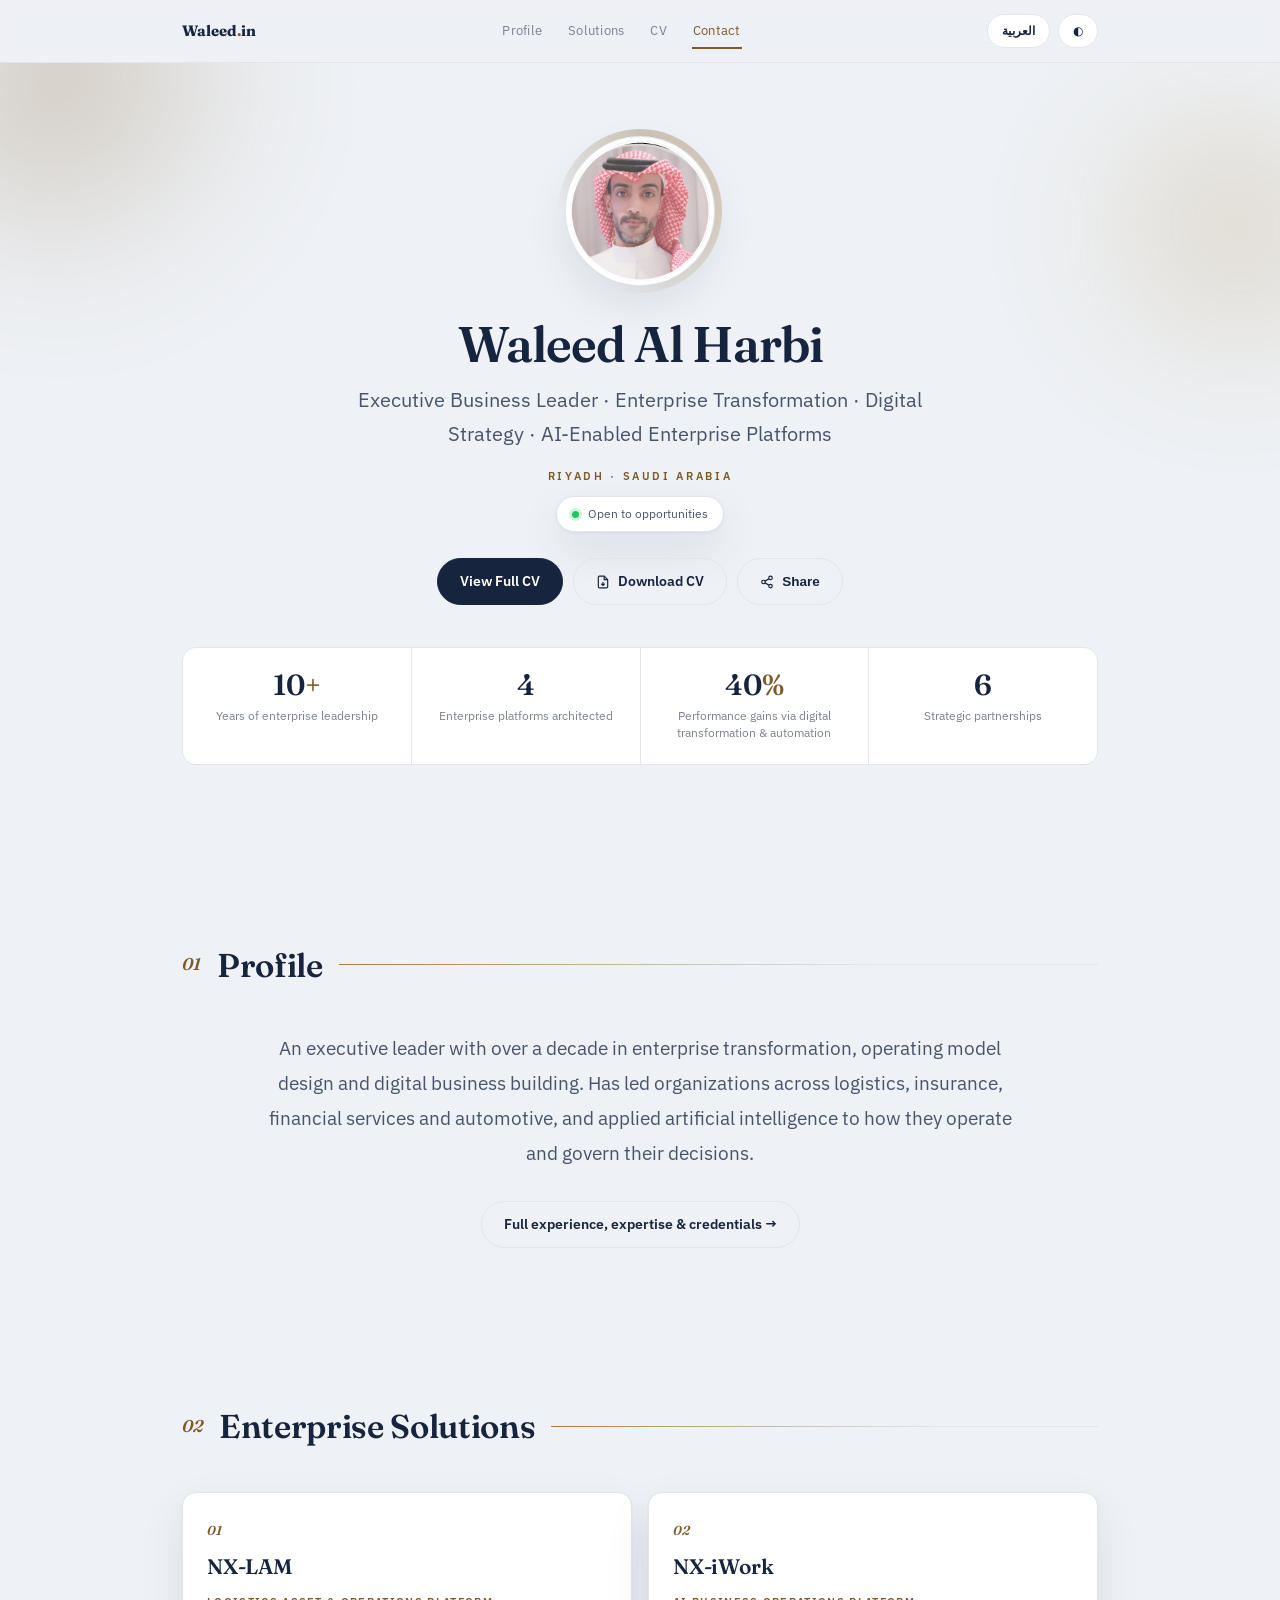
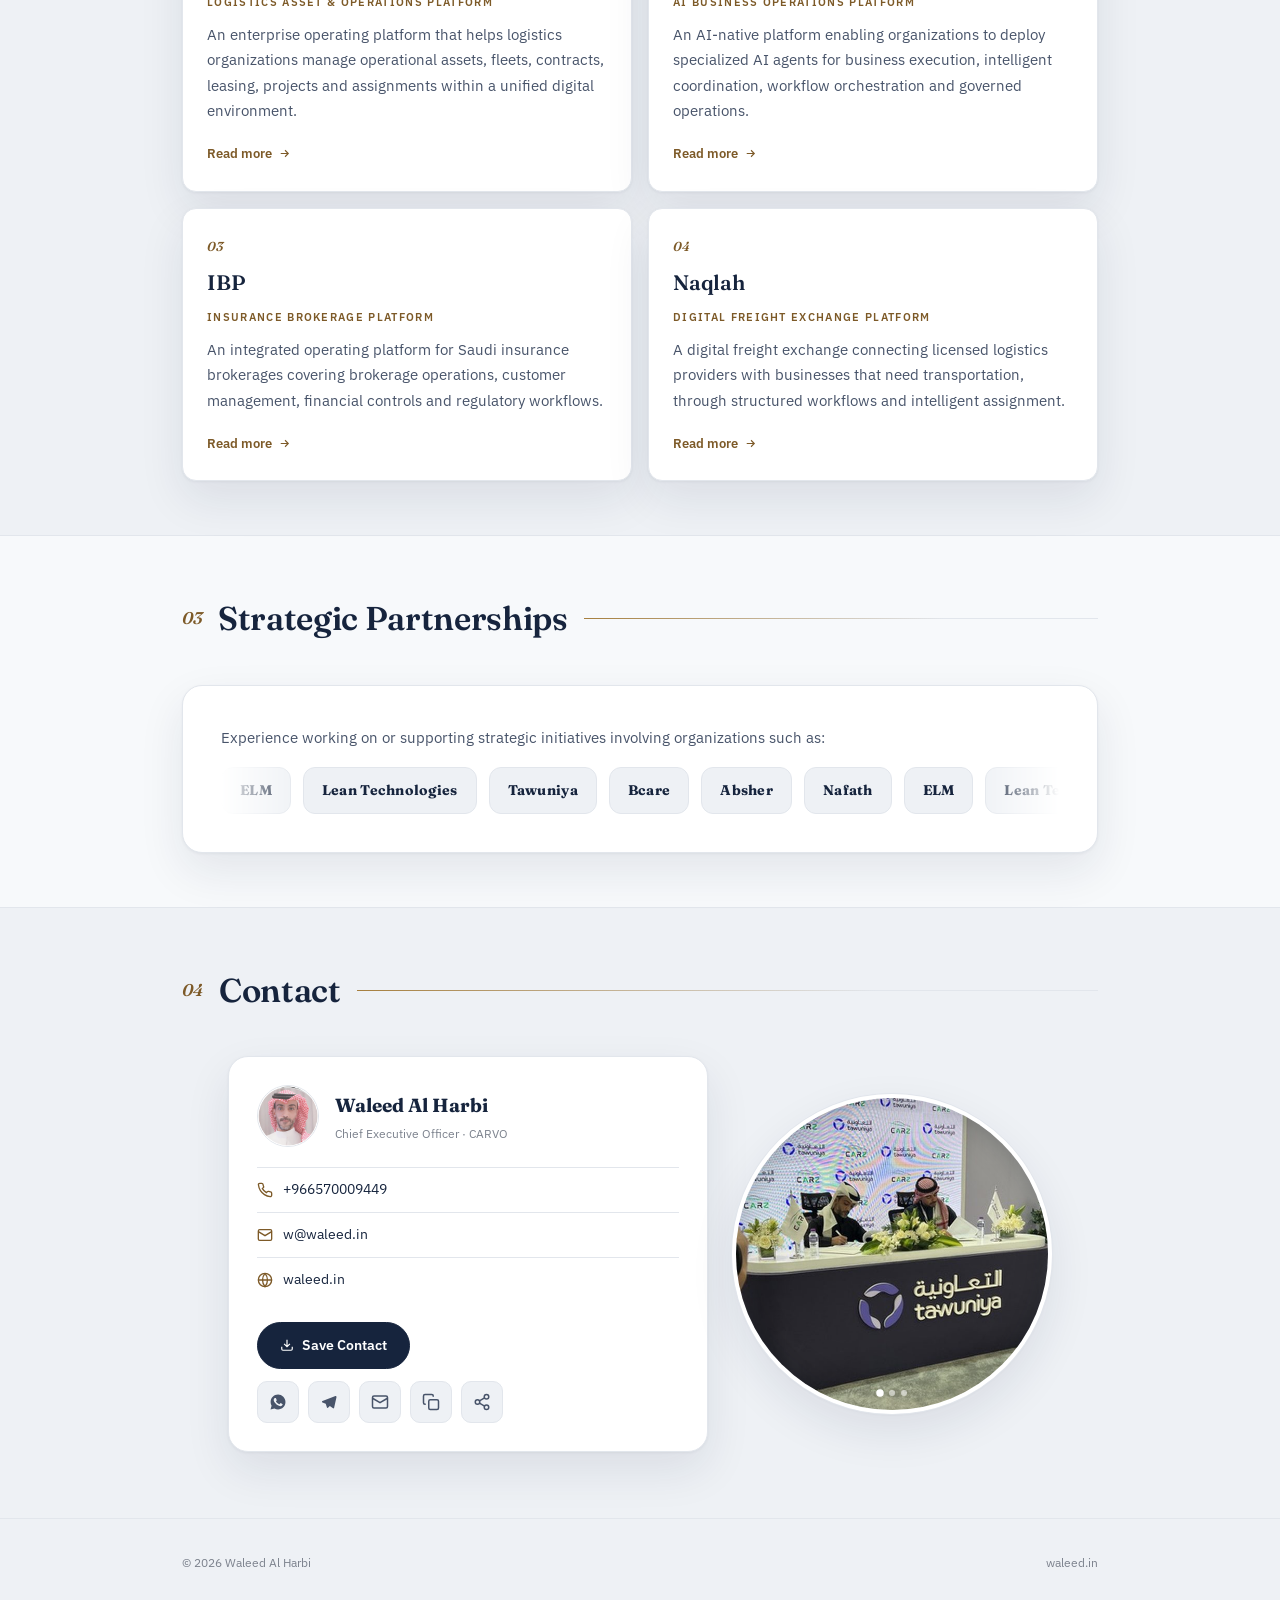
==== commit 71bf7780: "Split the site into a landing page and /cv waleed.in/en and /ar are now an executive landing page; t" ====
--- a/en/index.html
+++ b/en/index.html
@@ -38,7 +38,7 @@
 <link rel="stylesheet" href="/assets/css/site-en.css"/><style id="wa-assistant-disabled">/* لإعادة تفعيل المساعد: احذف هذا البلوك بالكامل */ #wa-fab-wrap,#wa-overlay{display:none!important}</style>
 </head><body>
 <div class="scroll-prog" aria-hidden="true"><i id="sprog"></i></div>
-<nav><div class="wrap"><span class="brand">Waleed<em>.</em>in</span><div class="nav-links"><a href="#about">Profile</a><a href="#experience">Experience</a><a href="#skills">Expertise</a><a href="#platforms">Portfolio</a><a href="#contact">Contact</a></div><div class="nav-r"><a class="pill" href="../ar/" style="font-weight:700">العربية</a><button class="pill" id="tb"><span id="ti">◐</span></button></div></div></nav>
+<nav><div class="wrap"><a class="brand" href="./">Waleed<em>.</em>in</a><div class="nav-links"><a href="#profile">Profile</a><a href="#solutions">Solutions</a><a href="cv/">CV</a><a href="#contact">Contact</a></div><div class="nav-r"><a class="pill" href="../ar/" style="font-weight:700">العربية</a><button class="pill" id="tb"><span id="ti">◐</span></button></div></div></nav>
 <main>
 <section class="hero"><div class="hero-bg" aria-hidden="true"><b></b><b></b></div><div class="hero-spot" aria-hidden="true"></div><div class="wrap">
   <div class="av-wrap"><img class="av" src="/assets/img/avatar.jpg" alt="Waleed Al Harbi"/><span class="ping" aria-hidden="true"></span><span class="ping p2" aria-hidden="true"></span><span class="ping p3" aria-hidden="true"></span></div>
@@ -47,7 +47,7 @@
   <div class="kicker">Riyadh &middot; Saudi Arabia</div>
   <div class="hero-loc"><span class="avail"><span class="d"></span>Open to opportunities</span></div>
   <div class="ctas">
-    <a class="btn btn-g" href="#contact">Get in Touch</a>
+    <a class="btn btn-p" href="cv/">View Full CV</a>
     <a class="btn btn-g" href="/assets/Waleed-Al-Harbi-CV.pdf" download="Waleed-Al-Harbi-CV.pdf"><svg width="14" height="14" viewBox="0 0 24 24" fill="none" stroke="currentColor" stroke-width="2"><path d="M14 2H6a2 2 0 0 0-2 2v16a2 2 0 0 0 2 2h12a2 2 0 0 0 2-2V8z"/><path d="M14 2v6h6"/><path d="M12 18v-6M9 15l3 3 3-3"/></svg>Download CV</a>
     <button class="btn btn-g" id="wa-share-btn" type="button" aria-label="Share site"><svg width="14" height="14" viewBox="0 0 24 24" fill="none" stroke="currentColor" stroke-width="2"><circle cx="18" cy="5" r="3"/><circle cx="6" cy="12" r="3"/><circle cx="18" cy="19" r="3"/><path d="m8.6 13.5 6.8 4M15.4 6.5l-6.8 4"/></svg>Share</button>
   </div>
@@ -59,105 +59,56 @@
   </div>
 </div></section>
 
-<section class="sec" id="about"><div class="wrap">
-  <div class="sec-hd rv"><span class="sec-num">01</span><span class="sec-title">Executive Profile</span><span class="sec-line"></span></div>
-  <div class="about rv">
-    <p class="lead">An executive leader with over a decade in enterprise transformation, operating model design and digital business building. Has led organizations across logistics, insurance, financial services and automotive, and applied artificial intelligence to how they operate and govern their decisions.</p>
-    <p class="body">Brings a rare combination of executive leadership, commercial strategy, operational excellence, business architecture, and enterprise platform design — helping organizations turn complex operations into scalable, digitally governed business environments.</p>
-    <p class="body" style="margin-top:14px">Experienced in building digital ventures from concept through commercialization: defining business models, redesigning operating frameworks, leading enterprise platform strategy, establishing strategic partnerships, integrating regulated services, and enabling sustainable growth. Recognized for bridging executive strategy with practical execution through intelligent automation, operational governance, and AI-enabled business capabilities that sharpen organizational performance and executive decision-making.</p>
-  </div>
-</div></section>
-
-<section class="sec" id="impact"><div class="wrap">
-  <div class="sec-hd rv"><span class="sec-num">02</span><span class="sec-title">Executive Impact</span><span class="sec-line"></span></div>
-  <div class="imp-grid">
-    <div class="imp rv"><b>01</b><p>Led enterprise transformation initiatives spanning operations, technology, and business strategy.</p></div>
-    <div class="imp rv"><b>02</b><p>Designed enterprise operating platforms supporting logistics, insurance, transportation, financial operations, and AI-enabled business execution.</p></div>
-    <div class="imp rv"><b>03</b><p>Built commercially scalable digital businesses by aligning business models, operating frameworks, enterprise technology, and strategic partnerships.</p></div>
-    <div class="imp rv"><b>04</b><p>Established business and technology strategies supporting long-term organizational growth and operational excellence.</p></div>
-    <div class="imp rv"><b>05</b><p>Designed integrated operating environments connecting operational execution, financial controls, governance, compliance, and executive reporting.</p></div>
-    <div class="imp rv"><b>06</b><p>Applied artificial intelligence to enterprise operations through intelligent workflow orchestration, operational analysis, decision support, and governed AI execution.</p></div>
-    <div class="imp rv"><b>07</b><p>Built partnership ecosystems across government entities, insurers, financial institutions, and enterprise technology providers.</p></div>
-  </div>
-</div></section>
-
-<section class="sec" id="experience"><div class="wrap">
-  <div class="sec-hd rv"><span class="sec-num">03</span><span class="sec-title">Experience</span><span class="sec-line"></span></div>
-  <div class="tl">
-    <div class="tl-row rv"><div class="tl-l"><div class="lc" tabindex="0" aria-label="CARVO"><img src="/assets/img/logo-carvo.jpg" alt="CARVO"/><span class="lt">CARVO</span></div><div class="vl"></div></div><div class="tl-r">
-      <div class="tw">JAN 2026 — PRESENT</div><div class="tr">Chief Executive Officer</div><div class="to">CARVO &middot; Riyadh</div>
-      <ul class="tb"><li>Lead the company&#8217;s overall strategy, operating model, commercial development, and business growth, overseeing the design and execution of enterprise operating platforms for logistics and operational services.</li><li>Transitioned from Chief Technology Officer to Chief Executive Officer to lead both business and operational strategy.</li><li>Defined the operating model, organizational workflows, governance framework, KPI structure, and commercial direction.</li><li>Led the architecture of an enterprise operating platform for operational case management, service execution, resource assignment, project monitoring, and executive reporting.</li><li>Established scalable operational foundations capable of supporting multi-party logistics and field operations, and directed product, technology, partnership, and market-readiness strategy.</li></ul>
-    </div></div>
-    <div class="tl-row rv"><div class="tl-l"><div class="lc" tabindex="0" aria-label="CARZ"><img src="/assets/img/logo-carz.jpg" alt="CARZ"/><span class="lt">CARZ</span></div><div class="vl"></div></div><div class="tl-r">
-      <div class="tw">JUL 2022 — FEB 2026</div><div class="tr">Chief Executive Officer</div><div class="to">CARZ Ltd. &middot; Riyadh</div>
-      <ul class="tb"><li>Led the business strategy, partnership ecosystem, and commercial growth supporting the launch and market expansion of a Saudi digital automotive marketplace.</li><li>Built strategic partnership ecosystems involving government entities, insurers, financial technology providers, and automotive organizations.</li><li>Defined the commercial strategy, revenue model, partnership framework, and market expansion roadmap.</li><li>Led commercial negotiations, opportunity qualification, and executive stakeholder engagement.</li><li>Directed marketplace operating model design, verification services, financial integrations, and enterprise workflows.</li></ul>
-    </div></div>
-    <div class="tl-row rv"><div class="tl-l"><div class="lc" tabindex="0" aria-label="Sky Innovation"><img src="/assets/img/logo-sky.jpg" alt="Sky Innovation"/><span class="lt">Sky Innovation</span></div><div class="vl"></div></div><div class="tl-r">
-      <div class="tw">JAN 2019 — JUN 2022</div><div class="tr">Chief Executive Officer</div><div class="to">Sky Innovation &middot; Riyadh</div>
-      <ul class="tb"><li>Designed digital operating models across logistics, insurance, enterprise services, and digital marketplaces.</li><li>Defined platform architecture, operational workflows, integration strategies, and commercialization approaches.</li><li>Led enterprise system-design initiatives integrating business operations, financial services, and government platforms.</li><li>Established KPI-driven operating environments supporting executive visibility and operational governance.</li></ul>
-    </div></div>
-    <div class="tl-row rv"><div class="tl-l"><div class="lc" tabindex="0" aria-label="Medgulf"><img src="/assets/img/logo-medgulf.jpg" alt="Medgulf"/><span class="lt">Medgulf</span></div><div class="vl"></div></div><div class="tl-r">
-      <div class="tw">FEB 2017 — JAN 2019</div><div class="tr">Total Loss Manager</div><div class="to">MEDGULF Insurance &middot; Riyadh</div>
-      <ul class="tb"><li>Led an operational recovery initiative that eliminated a backlog exceeding 3,000 total-loss cases within one year.</li><li>Established KPI frameworks and executive reporting that improved operational visibility and reduced decision-making delays.</li><li>Reengineered operational workflows to improve throughput, governance, accountability, and case completion.</li><li>Coordinated cross-functional operations across claims, towing, storage, auctions, ownership transfer, and regulatory compliance.</li></ul>
-    </div></div>
-    <div class="tl-row rv"><div class="tl-l"><div class="lc" tabindex="0" aria-label="Al Rajhi"><img src="/assets/img/logo-alrajhi.jpg" alt="Al Rajhi"/><span class="lt">Al Rajhi</span></div><div class="vl"></div></div><div class="tl-r">
-      <div class="tw">MAR 2012 — JAN 2014</div><div class="tr">Total Loss Operations Supervisor</div><div class="to">Al Rajhi &middot; Riyadh</div>
-      <ul class="tb"><li>Helped redesign operational workflows through enterprise system automation.</li><li>Defined business requirements supporting workflow digitization and operational integration.</li><li>Improved execution speed and operational visibility through process redesign.</li></ul>
-    </div></div>
-  </div>
-</div></section>
-
-<section class="sec" id="skills"><div class="wrap">
-  <div class="sec-hd rv"><span class="sec-num">04</span><span class="sec-title">Core Expertise</span><span class="sec-line"></span></div>
-  <div class="xp-ind rv"><h3>Industry Focus</h3><div class="chips"><span class="chip big"><b>Logistics</b></span><span class="chip big"><b>Insurance</b></span><span class="chip big"><b>Financial Services</b></span><span class="chip big"><b>Automotive</b></span><span class="chip big"><b>Artificial Intelligence</b></span></div></div>
-  <div class="xp rv">
-    <div class="xp-tabs" role="tablist" aria-label="Expertise categories">
-      <button class="xp-tab on" type="button">Executive Leadership</button>
-      <button class="xp-tab" type="button">Enterprise Transformation</button>
-      <button class="xp-tab" type="button">Enterprise Platforms</button>
-      <button class="xp-tab" type="button">Artificial Intelligence</button>
-      <button class="xp-tab" type="button">Commercial Strategy</button>
-      <button class="xp-tab" type="button">Business Operations</button>
-      <button class="xp-tab" type="button">Languages</button>
-    </div>
-    <div class="xp-pane on"><div class="chips"><span class="chip">Business Leadership</span><span class="chip">Corporate Strategy</span><span class="chip">Business Transformation</span><span class="chip">Organizational Development</span><span class="chip">Operating Model Design</span><span class="chip">Executive Decision-Making</span><span class="chip">Stakeholder Management</span><span class="chip">Cross-Functional Leadership</span></div></div>
-    <div class="xp-pane"><div class="chips"><span class="chip">Enterprise Transformation</span><span class="chip">Business Process Reengineering</span><span class="chip">Operational Excellence</span><span class="chip">Digital Transformation</span><span class="chip">Organizational Change</span><span class="chip">Performance Improvement</span><span class="chip">Governance Frameworks</span></div></div>
-    <div class="xp-pane"><div class="chips"><span class="chip">Enterprise Operating Platforms</span><span class="chip">SaaS Platforms</span><span class="chip">Marketplace Platforms</span><span class="chip">Enterprise Architecture</span><span class="chip">Workflow Automation</span><span class="chip">API Integration</span><span class="chip">Government Integration</span><span class="chip">CRM Ecosystems</span></div></div>
-    <div class="xp-pane"><div class="chips"><span class="chip">Enterprise AI Strategy</span><span class="chip">Agentic AI</span><span class="chip">Intelligent Automation</span><span class="chip">AI-Powered Operations</span><span class="chip">Multi-Agent Systems</span><span class="chip">Workflow Orchestration</span><span class="chip">Decision Support</span></div></div>
-    <div class="xp-pane"><div class="chips"><span class="chip">Business Development</span><span class="chip">Go-To-Market Strategy</span><span class="chip">Strategic Partnerships</span><span class="chip">Revenue Models</span><span class="chip">Market Expansion</span><span class="chip">Commercial Negotiation</span><span class="chip">B2B &amp; B2G Engagement</span></div></div>
-    <div class="xp-pane"><div class="chips"><span class="chip">Operational Strategy</span><span class="chip">KPI Frameworks</span><span class="chip">Executive Dashboards</span><span class="chip">Asset Management</span><span class="chip">Contract Management</span><span class="chip">Project Operations</span><span class="chip">Performance Analytics</span></div></div>
-    <div class="xp-pane"><div class="chips"><span class="chip">Arabic — Native</span><span class="chip">English — Fluent</span></div></div>
-  </div>
-</div></section>
-
-<section class="sec" id="platforms"><div class="wrap">
-  <div class="sec-hd rv"><span class="sec-num">05</span><span class="sec-title">Enterprise Solutions Portfolio</span><span class="sec-line"></span></div>
-  <div class="plats">
-    <div class="plat rv"><span class="pi">01</span><h3>NX-LAM</h3><span class="pt">Logistics Asset &amp; Operations Platform</span><p>An enterprise operating platform that helps logistics organizations manage operational assets, fleets, contracts, leasing, projects, assignments, and executive performance within a unified digital operating environment.</p></div>
-    <div class="plat rv"><span class="pi">02</span><h3>NX-iWork</h3><span class="pt">AI Business Operations Platform</span><p>An AI-native enterprise platform enabling organizations to deploy specialized AI agents for business execution, intelligent coordination, workflow orchestration, decision support, and governed enterprise operations.</p></div>
-    <div class="plat rv"><span class="pi">03</span><h3>IBP</h3><span class="pt">Insurance Brokerage Platform</span><p>An integrated operating platform for Saudi insurance brokerages — covering brokerage operations, customer management, financial controls, insurer connectivity, regulatory workflows, and ZATCA-compliant financial operations.</p></div>
-    <div class="plat rv"><span class="pi">04</span><h3>Naqlah</h3><span class="pt">Digital Freight Exchange Platform</span><p>A digital freight exchange connecting licensed logistics providers with businesses that need transportation, through structured operational workflows, commercial transactions, and intelligent assignment capabilities.</p></div>
+<section class="sec" id="profile"><div class="wrap">
+  <div class="sec-hd rv"><span class="sec-num">01</span><span class="sec-title">Profile</span><span class="sec-line"></span></div>
+  <p class="lead-in rv">An executive leader with over a decade in enterprise transformation, operating model design and digital business building. Has led organizations across logistics, insurance, financial services and automotive, and applied artificial intelligence to how they operate and govern their decisions.</p>
+  <div class="ctas" style="margin-top:30px"><a class="btn btn-g" href="cv/">Full experience, expertise &amp; credentials &rarr;</a></div>
+</div></section>
+
+<section class="sec" id="solutions"><div class="wrap">
+  <div class="sec-hd rv"><span class="sec-num">02</span><span class="sec-title">Enterprise Solutions</span><span class="sec-line"></span></div>
+  <div class="sol">
+    <button class="sol-c rv" type="button" data-detail="d-nxlam">
+      <span class="sol-i">01</span>
+      <h3>NX-LAM</h3>
+      <span class="sol-t">Logistics Asset &amp; Operations Platform</span>
+      <p>An enterprise operating platform that helps logistics organizations manage operational assets, fleets, contracts, leasing, projects and assignments within a unified digital environment.</p>
+      <span class="sol-more">Read more <svg viewBox="0 0 24 24" fill="none" stroke="currentColor" stroke-width="2"><path d="M5 12h14M13 6l6 6-6 6"/></svg></span>
+    </button>
+    <button class="sol-c rv" type="button" data-detail="d-nxiwork">
+      <span class="sol-i">02</span>
+      <h3>NX-iWork</h3>
+      <span class="sol-t">AI Business Operations Platform</span>
+      <p>An AI-native platform enabling organizations to deploy specialized AI agents for business execution, intelligent coordination, workflow orchestration and governed operations.</p>
+      <span class="sol-more">Read more <svg viewBox="0 0 24 24" fill="none" stroke="currentColor" stroke-width="2"><path d="M5 12h14M13 6l6 6-6 6"/></svg></span>
+    </button>
+    <button class="sol-c rv" type="button" data-detail="d-ibp">
+      <span class="sol-i">03</span>
+      <h3>IBP</h3>
+      <span class="sol-t">Insurance Brokerage Platform</span>
+      <p>An integrated operating platform for Saudi insurance brokerages covering brokerage operations, customer management, financial controls and regulatory workflows.</p>
+      <span class="sol-more">Read more <svg viewBox="0 0 24 24" fill="none" stroke="currentColor" stroke-width="2"><path d="M5 12h14M13 6l6 6-6 6"/></svg></span>
+    </button>
+    <button class="sol-c rv" type="button" data-detail="d-naqlah">
+      <span class="sol-i">04</span>
+      <h3>Naqlah</h3>
+      <span class="sol-t">Digital Freight Exchange Platform</span>
+      <p>A digital freight exchange connecting licensed logistics providers with businesses that need transportation, through structured workflows and intelligent assignment.</p>
+      <span class="sol-more">Read more <svg viewBox="0 0 24 24" fill="none" stroke="currentColor" stroke-width="2"><path d="M5 12h14M13 6l6 6-6 6"/></svg></span>
+    </button>
   </div>
 </div></section>
 
 <section class="sec" id="partnerships"><div class="wrap">
-  <div class="sec-hd rv"><span class="sec-num">06</span><span class="sec-title">Strategic Partnerships</span><span class="sec-line"></span></div>
+  <div class="sec-hd rv"><span class="sec-num">03</span><span class="sec-title">Strategic Partnerships</span><span class="sec-line"></span></div>
   <div class="about rv">
     <p class="body">Experience working on or supporting strategic initiatives involving organizations such as:</p>
     <div class="pmq"><div class="pmq-t"><span class="partner">ELM</span><span class="partner">Lean Technologies</span><span class="partner">Tawuniya</span><span class="partner">Bcare</span><span class="partner">Absher</span><span class="partner">Nafath</span><span class="partner" aria-hidden="true">ELM</span><span class="partner" aria-hidden="true">Lean Technologies</span><span class="partner" aria-hidden="true">Tawuniya</span><span class="partner" aria-hidden="true">Bcare</span><span class="partner" aria-hidden="true">Absher</span><span class="partner" aria-hidden="true">Nafath</span></div></div>
   </div>
 </div></section>
 
-<section class="sec" id="education"><div class="wrap">
-  <div class="sec-hd rv"><span class="sec-num">07</span><span class="sec-title">Education &amp; Credentials</span><span class="sec-line"></span></div>
-  <div class="two">
-    <div class="panel rv"><div class="ed-d">MBA &mdash; In Progress</div><div class="ed-m">Heriot-Watt University &mdash; UK</div></div>
-    <div class="panel rv"><div class="cert"><span>IFCE &mdash; Insurance Foundation Certificate Examination</span><time>2012</time></div><div class="cert"><span>KPIs Planning &amp; Performance</span><time>May 2019</time></div><div class="cert"><span>TOEFL</span><time>Apr 2011</time></div></div>
-  </div>
-</div></section>
-
 <section class="sec" id="contact"><div class="wrap">
-  <div class="sec-hd rv"><span class="sec-num">08</span><span class="sec-title">Contact</span><span class="sec-line"></span></div>
+  <div class="sec-hd rv"><span class="sec-num">04</span><span class="sec-title">Contact</span><span class="sec-line"></span></div>
   <div class="contact-row">
   <div class="cc rv">
     <div class="cc-top"><div class="cc-av"><img src="/assets/img/avatar.jpg" alt="Waleed"/></div><div><h3>Waleed Al Harbi</h3><p>Chief Executive Officer &middot; CARVO</p></div></div>
@@ -187,61 +138,113 @@
 </main>
 <footer><div class="wrap"><p>&#169; <span id="yr"></span> Waleed Al Harbi</p><p>waleed.in</p></div></footer>
 <div class="toast" id="toast"></div>
-<script src="/assets/js/site.js" defer></script>
-
+
+<!-- solution detail content -->
+<template id="d-nxlam">
+  <h3>NX-LAM</h3><span class="sol-t">Logistics Asset &amp; Operations Platform</span>
+  <p>An enterprise operating platform designed to help logistics organizations run their asset base and field operations from a single digital environment, replacing the spreadsheets and disconnected tools that usually sit between operations, finance and management.</p>
+  <p>It was built around the way logistics businesses actually operate: assets are acquired and assigned, contracts and leases carry obligations, projects consume resources, and executives need a reliable view of all of it while the work is still in motion.</p>
+  <h4>Core capabilities</h4>
+  <ul>
+    <li>Operational asset and fleet management across the full ownership lifecycle</li>
+    <li>Contract and leasing management with the obligations attached to each agreement</li>
+    <li>Project setup, resource assignment and progress monitoring</li>
+    <li>Executive performance reporting drawn from live operational data</li>
+    <li>A unified operating environment connecting execution, financial controls and governance</li>
+  </ul>
+  <h4>Where it fits</h4>
+  <p>Logistics and transportation organizations managing owned or leased assets across multiple projects, sites or contracting parties.</p>
+</template>
+
+<template id="d-nxiwork">
+  <h3>NX-iWork</h3><span class="sol-t">AI Business Operations Platform</span>
+  <p>An AI-native enterprise operating platform that lets an organization deploy specialized AI agents into its actual business workflows — not as a chat assistant bolted onto the side, but as participants in execution, coordination and decision support.</p>
+  <p>The governing idea is that enterprise AI only becomes useful when it operates inside defined boundaries: an agent should know its scope, act within approved workflows, and leave a trace management can review. The platform is built around that principle.</p>
+  <h4>Core capabilities</h4>
+  <ul>
+    <li>Deployment of specialized AI agents mapped to business functions</li>
+    <li>Workflow orchestration across multi-step, multi-party processes</li>
+    <li>Intelligent coordination between teams, systems and agents</li>
+    <li>Decision support built on the organization's own operational context</li>
+    <li>Governed execution, so automated work stays auditable and within policy</li>
+  </ul>
+  <h4>Where it fits</h4>
+  <p>Organizations that want AI embedded in day-to-day operations with governance and accountability intact, rather than isolated experiments.</p>
+</template>
+
+<template id="d-ibp">
+  <h3>IBP</h3><span class="sol-t">Insurance Brokerage Platform</span>
+  <p>An integrated operating platform for Saudi insurance brokerage companies, covering the brokerage business end to end: the customer relationship, the policy workflow, the money, the insurer connectivity and the regulatory obligations that surround all of it.</p>
+  <p>Brokerages typically run these functions across separate systems, which makes reconciliation slow and compliance manual. IBP brings them into one operating environment designed around local regulatory reality.</p>
+  <h4>Core capabilities</h4>
+  <ul>
+    <li>Brokerage operations across the policy lifecycle</li>
+    <li>Customer management and servicing workflows</li>
+    <li>Financial controls over receivables, settlements and commissions</li>
+    <li>Insurer connectivity for quotes, issuance and policy data</li>
+    <li>Regulatory workflows with ZATCA-compliant financial operations</li>
+  </ul>
+  <h4>Where it fits</h4>
+  <p>Licensed insurance brokerages in Saudi Arabia that need operational efficiency and regulatory compliance in the same system.</p>
+</template>
+
+<template id="d-naqlah">
+  <h3>Naqlah</h3><span class="sol-t">Digital Freight Exchange Platform</span>
+  <p>A digital freight exchange that connects licensed logistics providers with businesses that need to move goods, replacing broker phone calls and informal arrangements with a structured, transactional marketplace.</p>
+  <p>The design question was how to make a two-sided freight market trustworthy: only licensed carriers participate, requirements are expressed in a structured form, and assignment is driven by fit rather than by whoever answers first.</p>
+  <h4>Core capabilities</h4>
+  <ul>
+    <li>A marketplace connecting licensed logistics providers with shippers</li>
+    <li>Structured operational workflows from request through delivery</li>
+    <li>Commercial transactions handled inside the platform</li>
+    <li>Intelligent assignment matching loads to suitable providers</li>
+  </ul>
+  <h4>Where it fits</h4>
+  <p>Businesses with recurring transportation needs, and licensed logistics providers looking for qualified demand.</p>
+</template>
+
+<div class="mdl" id="mdl" role="dialog" aria-modal="true"><div class="mdl-bd"></div><div class="mdl-c"></div></div>
 
 <!-- ============ Waleed.in AI Assistant Widget ============ -->
-<!-- ضع رابط الـ Cloudflare Worker هنا بعد نشره -->
-
-
 <script>window.WALEED_ASSISTANT_ENDPOINT = "https://waleed-assistant.w-3e8.workers.dev";</script>
-
 <link rel="stylesheet" href="/assets/css/assistant.css"/>
-
-<!-- زر عائم + تاق -->
 <div id="wa-fab-wrap">
   <button id="wa-tag" type="button" aria-label="افتح المساعد">تعرّف على وليد أكثر <b>عبر مساعده الذكي</b> <span class="wa-x">✦</span></button>
   <button id="wa-fab" type="button" aria-label="المساعد الذكي">
-    <span class="wa-pulse"></span>
-    <svg viewBox="0 0 24 24" fill="none" stroke="currentColor" stroke-width="2" stroke-linecap="round" stroke-linejoin="round"><path d="M21 15a2 2 0 0 1-2 2H7l-4 4V5a2 2 0 0 1 2-2h14a2 2 0 0 1 2 2z"/><path d="M8 10h.01M12 10h.01M16 10h.01"/></svg>
+    <img src="/assets/img/avatar.jpg" alt="وليد"/>
+    <span class="wa-fab-dot"></span>
   </button>
 </div>
-
-<!-- نافذة الشات -->
 <div id="wa-overlay" role="dialog" aria-modal="true" aria-label="المساعد الذكي لوليد">
-  <div id="wa-head">
-    <img class="wa-ava" id="wa-head-ava" alt="وليد"/>
-    <div class="wa-meta">
-      <div class="wa-name">مساعد وليد الذكي</div>
-      <div class="wa-sub"><span class="wa-dot"></span> يعرف خبرات وليد ومجالاته</div>
-    </div>
-    <button id="wa-close" type="button" aria-label="إغلاق والعودة للموقع">
-      <svg viewBox="0 0 24 24" fill="none" stroke="currentColor" stroke-width="2" stroke-linecap="round"><path d="M18 6 6 18M6 6l12 12"/></svg>
-    </button>
-  </div>
-  <div id="wa-msgs"></div>
-  <div id="wa-chips"></div>
-  <div id="wa-input-bar">
-    <div id="wa-input-inner">
+  <div class="wa-panel">
+    <div class="wa-head">
+      <div class="wa-ava"><img src="/assets/img/avatar.jpg" alt="وليد"/></div>
+      <div class="wa-meta">
+        <div class="wa-name">Waleed's AI Assistant</div>
+        <div class="wa-sub"><span class="wa-dot"></span> Knows Waleed's experience &amp; domains</div>
+      </div>
+      <button id="wa-close" type="button" aria-label="إغلاق والعودة للموقع">
+        <svg viewBox="0 0 24 24" fill="none" stroke="currentColor" stroke-width="2"><path d="M18 6 6 18M6 6l12 12"/></svg>
+      </button>
+    </div>
+    <div class="wa-body" id="wa-body"></div>
+    <div class="wa-input">
       <button class="wa-iconbtn" id="wa-mic" type="button" aria-label="تحدّث صوتيًا" title="تحدّث صوتيًا">
-        <svg viewBox="0 0 24 24" fill="none" stroke="currentColor" stroke-width="2" stroke-linecap="round" stroke-linejoin="round"><path d="M12 2a3 3 0 0 0-3 3v7a3 3 0 0 0 6 0V5a3 3 0 0 0-3-3z"/><path d="M19 10v2a7 7 0 0 1-14 0v-2M12 19v3"/></svg>
+        <svg viewBox="0 0 24 24" fill="none" stroke="currentColor" stroke-width="2"><path d="M12 1a3 3 0 0 0-3 3v8a3 3 0 0 0 6 0V4a3 3 0 0 0-3-3z"/><path d="M19 10v2a7 7 0 0 1-14 0v-2M12 19v4M8 23h8"/></svg>
       </button>
-      <textarea id="wa-text" rows="1" placeholder="اسأل عن خبرات وليد ومجالاته..." aria-label="اكتب رسالتك"></textarea>
+      <textarea id="wa-text" rows="1" placeholder="Ask about Waleed's experience &amp; domains..." aria-label="اكتب رسالتك"></textarea>
       <button class="wa-iconbtn" id="wa-send" type="button" aria-label="إرسال" disabled>
-        <svg viewBox="0 0 24 24" fill="none" stroke="currentColor" stroke-width="2" stroke-linecap="round" stroke-linejoin="round"><path d="m22 2-7 20-4-9-9-4Z"/><path d="M22 2 11 13"/></svg>
+        <svg viewBox="0 0 24 24" fill="none" stroke="currentColor" stroke-width="2"><path d="M22 2 11 13M22 2l-7 20-4-9-9-4 20-7z"/></svg>
       </button>
     </div>
-    <div id="wa-voice-note"></div>
-  </div>
-</div>
-
+  </div>
+</div>
 <script src="/assets/js/assistant.js" defer></script>
-<!-- ============ /Waleed.in AI Assistant Widget ============ -->
-
-
-<div id="wa-share-pop" role="dialog" aria-modal="true">
+
+<div class="wa-share-pop" id="wa-share-pop">
   <div class="wa-share-card">
-    <h4>Share this site</h4><p>Choose how to share</p>
+    <h4>Share this site</h4>
+    <p>Choose how to share</p>
     <div class="wa-share-list">
       <button class="wa-share-item" id="wsh-wa"><span class="wa-si-wa"><svg viewBox="0 0 24 24" fill="currentColor"><path d="M12.04 2C6.58 2 2.13 6.45 2.13 11.91c0 1.75.46 3.45 1.32 4.95L2 22l5.25-1.38a9.9 9.9 0 0 0 4.79 1.22h.01c5.46 0 9.91-4.45 9.91-9.91 0-2.65-1.03-5.14-2.9-7.01A9.82 9.82 0 0 0 12.04 2zm5.8 14.13c-.24.68-1.4 1.3-1.94 1.38-.5.07-1.13.1-1.82-.11-.42-.13-.96-.31-1.65-.61-2.9-1.25-4.8-4.17-4.94-4.36-.15-.19-1.19-1.58-1.19-3.02s.76-2.14 1.03-2.43c.27-.29.58-.37.78-.37l.56.01c.18.01.42-.07.66.5.24.59.83 2.03.9 2.18.07.15.12.32.02.51-.1.19-.15.31-.29.48-.15.17-.31.38-.44.51-.15.15-.3.31-.13.6.17.29.77 1.27 1.65 2.06 1.13 1.01 2.09 1.32 2.38 1.47.29.15.46.12.63-.07.17-.19.73-.85.92-1.14.19-.29.39-.24.66-.15.27.1 1.7.8 1.99.95.29.15.48.22.55.34.07.12.07.69-.17 1.37z"/></svg></span>WhatsApp</button>
       <button class="wa-share-item" id="wsh-tg"><span class="wa-si-tg"><svg viewBox="0 0 24 24" fill="currentColor"><path d="M21.94 4.27a1.3 1.3 0 0 0-1.32-.2L3.3 10.78c-.86.34-.85 1.57.02 1.89l4.3 1.6 1.66 5.06c.2.6.95.78 1.4.34l2.42-2.36 4.3 3.16c.5.37 1.22.1 1.36-.5l3.2-14.4a1.3 1.3 0 0 0-.42-1.3z"/></svg></span>Telegram</button>
@@ -252,5 +255,5 @@
   </div>
 </div>
 
-
-</body></html>+<script src="/assets/js/site.js" defer></script>
+</body></html>
--- a/assets/css/site-en.css
+++ b/assets/css/site-en.css
@@ -297,3 +297,39 @@
 .cc-dot.on{background:#fff;transform:scale(1.25)}
 .cc-ring{position:absolute;inset:0;z-index:4;border-radius:50%;box-shadow:inset 0 0 30px rgba(8,14,20,.25);pointer-events:none}
 @media(max-width:780px){.contact-row{justify-content:center}.cc{flex:1 1 100%}.cc-gallery{flex:1 1 100%;margin-top:6px}}
+
+/* ===== landing page ===== */
+.lead-in{max-width:760px;margin:0 auto;text-align:center;font-size:clamp(16px,2.2vw,19px);color:var(--ink2);line-height:1.85}
+.sol{display:grid;grid-template-columns:repeat(2,1fr);gap:16px}
+@media(max-width:640px){.sol{grid-template-columns:1fr}}
+.sol-c{position:relative;background:var(--card);border:1px solid var(--bdr);border-radius:var(--r);box-shadow:var(--sh);padding:26px 24px;cursor:pointer;text-align:start;display:flex;flex-direction:column;gap:8px;transition:transform .38s cubic-bezier(.2,.7,.3,1),box-shadow .38s,border-color .38s;font:inherit;color:inherit;overflow:hidden}
+.sol-c::after{content:'';position:absolute;top:0;left:0;right:0;height:3px;transform:scaleX(0);transform-origin:left center;background:linear-gradient(90deg,var(--ac),var(--ac2));transition:transform .45s ease}
+html[dir=rtl] .sol-c::after{transform-origin:right center}
+@media(hover:hover){.sol-c:hover{transform:translateY(-4px);box-shadow:0 14px 38px rgba(22,36,61,.14);border-color:color-mix(in srgb,var(--ac) 42%,var(--bdr))}.sol-c:hover::after{transform:scaleX(1)}}
+.sol-c:focus-visible{outline:2px solid var(--ac);outline-offset:3px}
+.sol-i{font-family:'Fraunces';font-style:italic;font-weight:600;font-size:13px;color:var(--ac)}
+.sol-c h3{font-family:'Fraunces';font-weight:600;font-size:21px;letter-spacing:-.01em;color:var(--ink)}
+.sol-t{font-size:11px;font-weight:600;letter-spacing:.12em;text-transform:uppercase;color:var(--ac)}
+.sol-c p{font-size:14.5px;color:var(--ink2);line-height:1.75;margin-top:2px}
+.sol-more{margin-top:auto;padding-top:12px;font-size:12.5px;font-weight:600;color:var(--ac);display:inline-flex;align-items:center;gap:6px}
+.sol-more svg{width:13px;height:13px}
+html[dir=rtl] .sol-more svg{transform:scaleX(-1)}
+.mdl{position:fixed;inset:0;z-index:400;display:none;align-items:center;justify-content:center;padding:22px}
+.mdl.on{display:flex}
+.mdl-bd{position:absolute;inset:0;background:rgba(11,20,33,.55);backdrop-filter:blur(4px);animation:mfade .25s ease}
+.mdl-c{position:relative;background:var(--card);border:1px solid var(--bdr);border-radius:20px;box-shadow:0 30px 80px rgba(11,20,33,.3);max-width:660px;width:100%;max-height:86vh;overflow-y:auto;padding:32px;animation:mrise .3s cubic-bezier(.2,.7,.3,1)}
+@keyframes mfade{from{opacity:0}to{opacity:1}}
+@keyframes mrise{from{opacity:0;transform:translateY(16px) scale(.98)}to{opacity:1;transform:none}}
+.mdl-x{position:absolute;top:16px;inset-inline-end:16px;width:34px;height:34px;border-radius:50%;border:1px solid var(--bdr);background:var(--bg);color:var(--ink2);cursor:pointer;font-size:17px;line-height:1;display:flex;align-items:center;justify-content:center;transition:.2s}
+.mdl-x:hover{border-color:var(--ac);color:var(--ac)}
+.mdl-c h3{font-family:'Fraunces';font-weight:600;font-size:26px;letter-spacing:-.015em;margin-bottom:4px;padding-inline-end:40px}
+.mdl-c .sol-t{display:block;margin-bottom:18px}
+.mdl-c p{font-size:15px;color:var(--ink2);line-height:1.85;margin-bottom:14px}
+.mdl-c h4{font-family:'IBM Plex Sans';font-size:11px;font-weight:700;letter-spacing:.13em;text-transform:uppercase;color:var(--ac);margin:22px 0 12px}
+.mdl-c ul{list-style:none;display:grid;gap:9px}
+.mdl-c li{position:relative;padding-inline-start:18px;font-size:14.5px;color:var(--ink2);line-height:1.7}
+.mdl-c li::before{content:'';position:absolute;inset-inline-start:2px;top:9px;width:6px;height:6px;border-radius:2px;background:var(--ac);transform:rotate(45deg)}
+@media(prefers-reduced-motion:reduce){.mdl-bd,.mdl-c{animation:none}.sol-c{transition:none}.sol-c::after{display:none}}
+@media(max-width:520px){.mdl{padding:12px}.mdl-c{padding:24px 20px}}
+
+a.brand{display:inline-block;text-decoration:none;color:inherit}
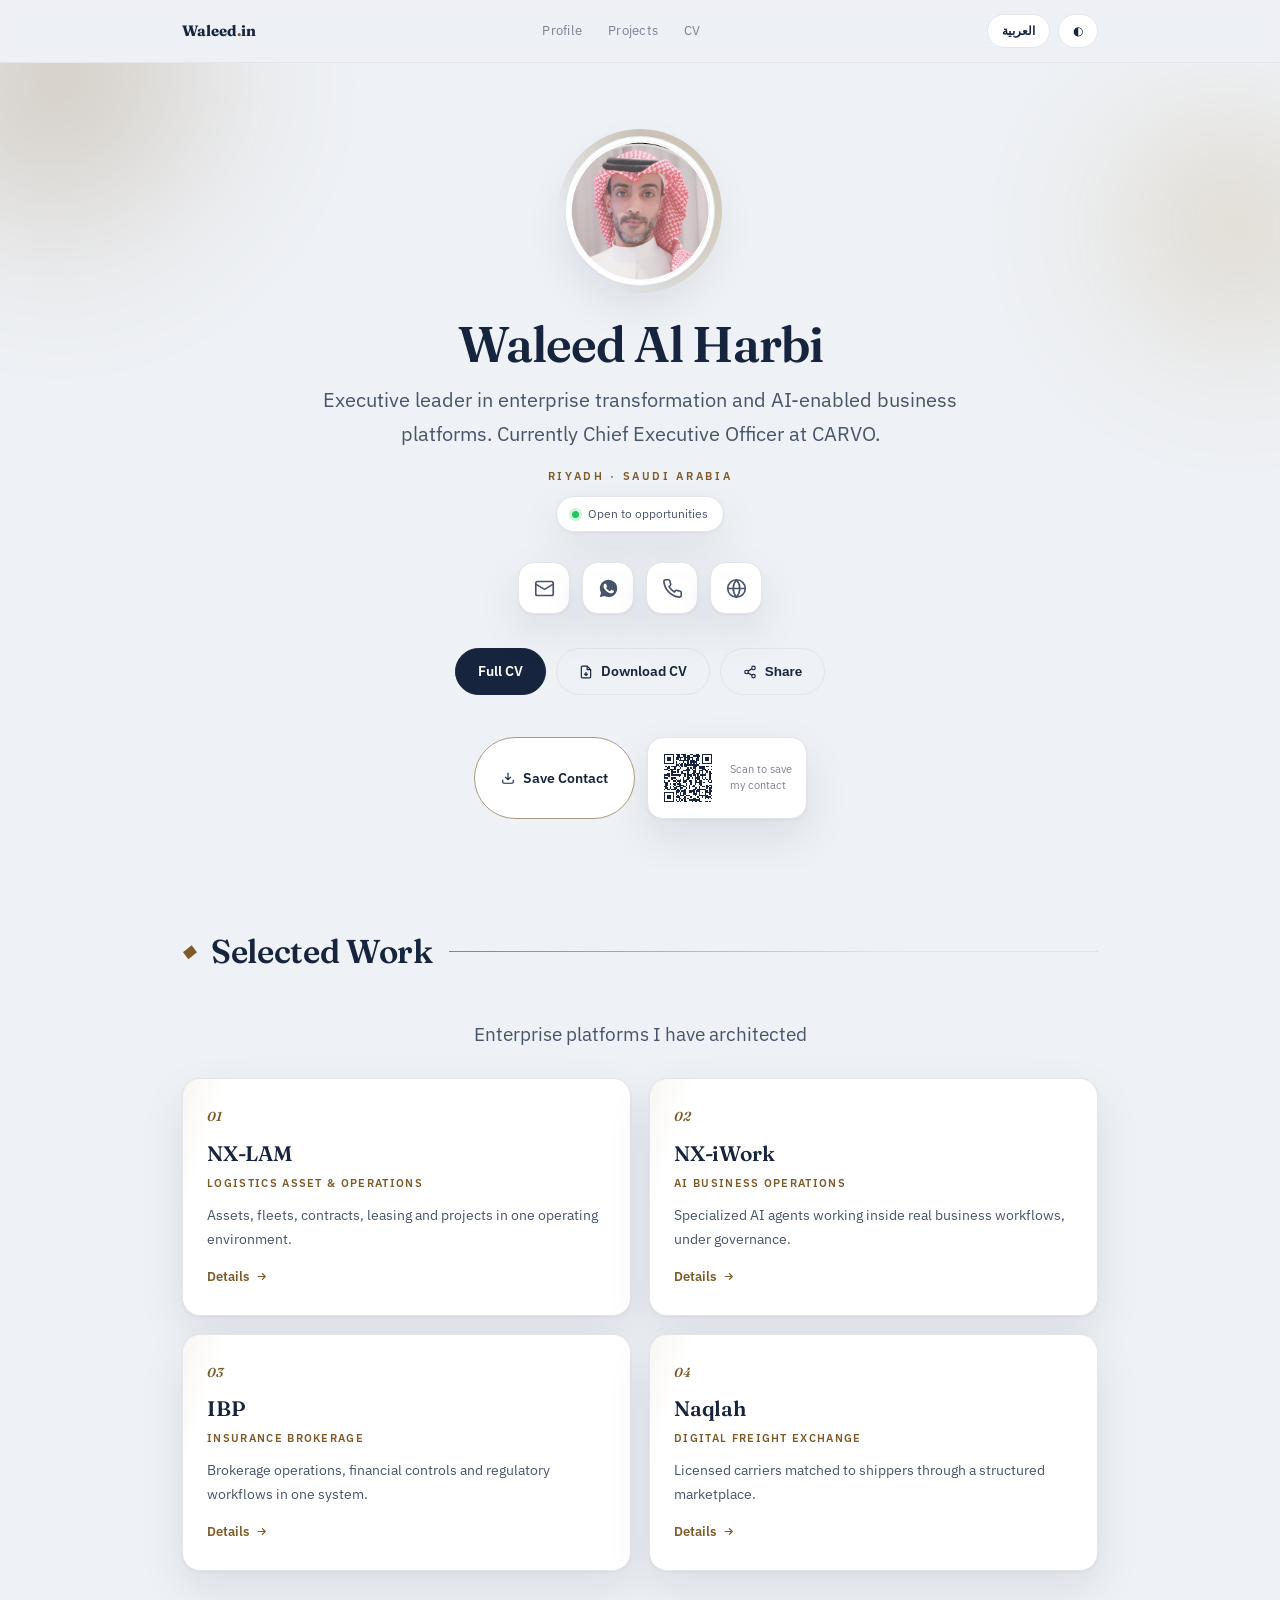
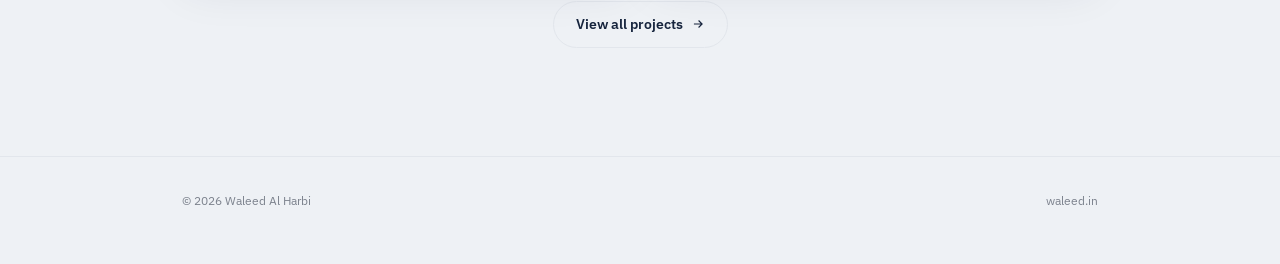
==== commit 0705e127: "Profile hero: intro under the name, 3-up actions, Save Contact with QR - The line under the name is " ====
--- a/en/index.html
+++ b/en/index.html
@@ -38,172 +38,69 @@
 <link rel="stylesheet" href="/assets/css/site-en.css"/><style id="wa-assistant-disabled">/* لإعادة تفعيل المساعد: احذف هذا البلوك بالكامل */ #wa-fab-wrap,#wa-overlay{display:none!important}</style>
 </head><body>
 <div class="scroll-prog" aria-hidden="true"><i id="sprog"></i></div>
-<nav><div class="wrap"><a class="brand" href="./">Waleed<em>.</em>in</a><div class="nav-links"><a href="#profile">Profile</a><a href="#solutions">Solutions</a><a href="cv/">CV</a><a href="#contact">Contact</a></div><div class="nav-r"><a class="pill" href="../ar/" style="font-weight:700">العربية</a><button class="pill" id="tb"><span id="ti">◐</span></button></div></div></nav>
+<nav><div class="wrap"><a class="brand" href="./">Waleed<em>.</em>in</a><div class="nav-links"><a href="./">Profile</a><a href="projects/">Projects</a><a href="cv/">CV</a></div><div class="nav-r"><a class="pill" href="../ar/" style="font-weight:700">العربية</a><button class="pill" id="tb"><span id="ti">◐</span></button></div></div></nav>
 <main>
 <section class="hero"><div class="hero-bg" aria-hidden="true"><b></b><b></b></div><div class="hero-spot" aria-hidden="true"></div><div class="wrap">
   <div class="av-wrap"><img class="av" src="/assets/img/avatar.jpg" alt="Waleed Al Harbi"/><span class="ping" aria-hidden="true"></span><span class="ping p2" aria-hidden="true"></span><span class="ping p3" aria-hidden="true"></span></div>
   <h1>Waleed Al Harbi</h1>
-  <div class="hero-role">Executive Business Leader &middot; Enterprise Transformation &middot; Digital Strategy &middot; AI-Enabled Enterprise Platforms</div>
+  <div class="hero-role">Executive leader in enterprise transformation and AI-enabled business platforms. Currently Chief Executive Officer at CARVO.</div>
   <div class="kicker">Riyadh &middot; Saudi Arabia</div>
   <div class="hero-loc"><span class="avail"><span class="d"></span>Open to opportunities</span></div>
-  <div class="ctas">
-    <a class="btn btn-p" href="cv/">View Full CV</a>
+
+    <div class="social rv">
+      <a class="soc" href="mailto:w@waleed.in" data-l="Email" aria-label="Email"><svg viewBox="0 0 24 24" fill="none" stroke="currentColor" stroke-width="1.9"><rect x="2" y="4" width="20" height="16" rx="2"/><path d="m22 7-10 6L2 7"/></svg></a>
+      <a class="soc" href="https://wa.me/966570009449" target="_blank" rel="noopener" data-l="WhatsApp" aria-label="WhatsApp"><svg viewBox="0 0 24 24" fill="currentColor"><path d="M12.04 2C6.58 2 2.13 6.45 2.13 11.91c0 1.75.46 3.45 1.32 4.95L2 22l5.25-1.38a9.9 9.9 0 0 0 4.79 1.22h.01c5.46 0 9.91-4.45 9.91-9.91 0-2.65-1.03-5.14-2.9-7.01A9.82 9.82 0 0 0 12.04 2zm5.8 14.13c-.24.68-1.4 1.3-1.94 1.38-.5.07-1.13.1-1.82-.11-.42-.13-.96-.31-1.65-.61-2.9-1.25-4.8-4.17-4.94-4.36-.15-.19-1.19-1.58-1.19-3.02s.76-2.14 1.03-2.43c.27-.29.58-.37.78-.37l.56.01c.18.01.42-.07.66.5.24.59.83 2.03.9 2.18.07.15.12.32.02.51-.1.19-.15.31-.29.48-.15.17-.31.38-.44.51-.15.15-.3.31-.13.6.17.29.77 1.27 1.65 2.06 1.13 1.01 2.09 1.32 2.38 1.47.29.15.46.12.63-.07.17-.19.73-.85.92-1.14.19-.29.39-.24.66-.15.27.1 1.7.8 1.99.95.29.15.48.22.55.34.07.12.07.69-.17 1.37z"/></svg></a>
+      <a class="soc" href="tel:+966570009449" data-l="Phone" aria-label="Phone"><svg viewBox="0 0 24 24" fill="none" stroke="currentColor" stroke-width="1.9"><path d="M22 16.92v3a2 2 0 0 1-2.18 2 19.79 19.79 0 0 1-8.63-3.07 19.5 19.5 0 0 1-6-6 19.79 19.79 0 0 1-3.07-8.67A2 2 0 0 1 4.11 2h3a2 2 0 0 1 2 1.72c.13.96.36 1.9.7 2.81a2 2 0 0 1-.45 2.11L8.09 9.91a16 16 0 0 0 6 6l1.27-1.27a2 2 0 0 1 2.11-.45c.91.34 1.85.57 2.81.7A2 2 0 0 1 22 16.92z"/></svg></a>
+      <a class="soc" href="https://waleed.in" data-l="Website" aria-label="Website"><svg viewBox="0 0 24 24" fill="none" stroke="currentColor" stroke-width="1.9"><circle cx="12" cy="12" r="10"/><path d="M2 12h20M12 2a15.3 15.3 0 0 1 0 20 15.3 15.3 0 0 1 0-20"/></svg></a>
+    </div>
+  <div class="ctas" style="margin-top:34px">
+    <a class="btn btn-p" href="cv/">Full CV</a>
     <a class="btn btn-g" href="/assets/Waleed-Al-Harbi-CV.pdf" download="Waleed-Al-Harbi-CV.pdf"><svg width="14" height="14" viewBox="0 0 24 24" fill="none" stroke="currentColor" stroke-width="2"><path d="M14 2H6a2 2 0 0 0-2 2v16a2 2 0 0 0 2 2h12a2 2 0 0 0 2-2V8z"/><path d="M14 2v6h6"/><path d="M12 18v-6M9 15l3 3 3-3"/></svg>Download CV</a>
-    <button class="btn btn-g" id="wa-share-btn" type="button" aria-label="Share site"><svg width="14" height="14" viewBox="0 0 24 24" fill="none" stroke="currentColor" stroke-width="2"><circle cx="18" cy="5" r="3"/><circle cx="6" cy="12" r="3"/><circle cx="18" cy="19" r="3"/><path d="m8.6 13.5 6.8 4M15.4 6.5l-6.8 4"/></svg>Share</button>
+    <button class="btn btn-g" id="wa-share-btn" type="button" aria-label="Share"><svg width="14" height="14" viewBox="0 0 24 24" fill="none" stroke="currentColor" stroke-width="2"><circle cx="18" cy="5" r="3"/><circle cx="6" cy="12" r="3"/><circle cx="18" cy="19" r="3"/><path d="m8.6 13.5 6.8 4M15.4 6.5l-6.8 4"/></svg>Share</button>
   </div>
-  <div class="metrics rv">
-    <div class="metric"><div class="n" data-c="10" data-s="+">0</div><div class="l">Years of enterprise leadership</div></div>
-    <div class="metric"><div class="n" data-c="4">0</div><div class="l">Enterprise platforms architected</div></div>
-    <div class="metric"><div class="n" data-c="40" data-s="%">0</div><div class="l">Performance gains via digital transformation &amp; automation</div></div>
-    <div class="metric"><div class="n" data-c="6">0</div><div class="l">Strategic partnerships</div></div>
+  <div class="save-row rv">
+    <a class="btn btn-save" id="sc2" href="/assets/Waleed-Al-Harbi.vcf" download="Waleed-Al-Harbi.vcf"><span class="ic"><svg width="14" height="14" viewBox="0 0 24 24" fill="none" stroke="currentColor" stroke-width="2"><path d="M21 15v4a2 2 0 0 1-2 2H5a2 2 0 0 1-2-2v-4"/><path d="M7 10l5 5 5-5M12 15V3"/></svg></span>Save Contact</a>
+    <a class="qr" href="/assets/Waleed-Al-Harbi.vcf" download="Waleed-Al-Harbi.vcf">
+      <img src="/assets/img/qr-contact-en.svg" alt="QR code to save contact" width="62" height="62" loading="lazy"/>
+      <span class="hint">Scan to save<br/>my contact</span>
+    </a>
   </div>
 </div></section>
 
-<section class="sec" id="profile"><div class="wrap">
-  <div class="sec-hd rv"><span class="sec-num">01</span><span class="sec-title">Profile</span><span class="sec-line"></span></div>
-  <p class="lead-in rv">An executive leader with over a decade in enterprise transformation, operating model design and digital business building. Has led organizations across logistics, insurance, financial services and automotive, and applied artificial intelligence to how they operate and govern their decisions.</p>
-  <div class="ctas" style="margin-top:30px"><a class="btn btn-g" href="cv/">Full experience, expertise &amp; credentials &rarr;</a></div>
-</div></section>
-
-<section class="sec" id="solutions"><div class="wrap">
-  <div class="sec-hd rv"><span class="sec-num">02</span><span class="sec-title">Enterprise Solutions</span><span class="sec-line"></span></div>
-  <div class="sol">
-    <button class="sol-c rv" type="button" data-detail="d-nxlam">
-      <span class="sol-i">01</span>
-      <h3>NX-LAM</h3>
-      <span class="sol-t">Logistics Asset &amp; Operations Platform</span>
-      <p>An enterprise operating platform that helps logistics organizations manage operational assets, fleets, contracts, leasing, projects and assignments within a unified digital environment.</p>
-      <span class="sol-more">Read more <svg viewBox="0 0 24 24" fill="none" stroke="currentColor" stroke-width="2"><path d="M5 12h14M13 6l6 6-6 6"/></svg></span>
-    </button>
-    <button class="sol-c rv" type="button" data-detail="d-nxiwork">
-      <span class="sol-i">02</span>
-      <h3>NX-iWork</h3>
-      <span class="sol-t">AI Business Operations Platform</span>
-      <p>An AI-native platform enabling organizations to deploy specialized AI agents for business execution, intelligent coordination, workflow orchestration and governed operations.</p>
-      <span class="sol-more">Read more <svg viewBox="0 0 24 24" fill="none" stroke="currentColor" stroke-width="2"><path d="M5 12h14M13 6l6 6-6 6"/></svg></span>
-    </button>
-    <button class="sol-c rv" type="button" data-detail="d-ibp">
-      <span class="sol-i">03</span>
-      <h3>IBP</h3>
-      <span class="sol-t">Insurance Brokerage Platform</span>
-      <p>An integrated operating platform for Saudi insurance brokerages covering brokerage operations, customer management, financial controls and regulatory workflows.</p>
-      <span class="sol-more">Read more <svg viewBox="0 0 24 24" fill="none" stroke="currentColor" stroke-width="2"><path d="M5 12h14M13 6l6 6-6 6"/></svg></span>
-    </button>
-    <button class="sol-c rv" type="button" data-detail="d-naqlah">
-      <span class="sol-i">04</span>
-      <h3>Naqlah</h3>
-      <span class="sol-t">Digital Freight Exchange Platform</span>
-      <p>A digital freight exchange connecting licensed logistics providers with businesses that need transportation, through structured workflows and intelligent assignment.</p>
-      <span class="sol-more">Read more <svg viewBox="0 0 24 24" fill="none" stroke="currentColor" stroke-width="2"><path d="M5 12h14M13 6l6 6-6 6"/></svg></span>
-    </button>
+<section class="sec" id="work"><div class="wrap">
+  <div class="sec-hd rv"><span class="sec-num">&#9670;</span><span class="sec-title">Selected Work</span><span class="sec-line"></span></div>
+  <p class="lead-in rv" style="margin-bottom:26px">Enterprise platforms I have architected</p>
+  <div class="pcards">
+      <a class="pcard rv" href="projects/#nx-lam">
+        <span class="n">01</span>
+        <h3>NX-LAM</h3><span class="t">Logistics Asset &amp; Operations</span>
+        <p>Assets, fleets, contracts, leasing and projects in one operating environment.</p>
+        <span class="go">Details <svg viewBox="0 0 24 24" fill="none" stroke="currentColor" stroke-width="2"><path d="M5 12h14M13 6l6 6-6 6"/></svg></span>
+      </a>
+      <a class="pcard rv" href="projects/#nx-iwork">
+        <span class="n">02</span>
+        <h3>NX-iWork</h3><span class="t">AI Business Operations</span>
+        <p>Specialized AI agents working inside real business workflows, under governance.</p>
+        <span class="go">Details <svg viewBox="0 0 24 24" fill="none" stroke="currentColor" stroke-width="2"><path d="M5 12h14M13 6l6 6-6 6"/></svg></span>
+      </a>
+      <a class="pcard rv" href="projects/#ibp">
+        <span class="n">03</span>
+        <h3>IBP</h3><span class="t">Insurance Brokerage</span>
+        <p>Brokerage operations, financial controls and regulatory workflows in one system.</p>
+        <span class="go">Details <svg viewBox="0 0 24 24" fill="none" stroke="currentColor" stroke-width="2"><path d="M5 12h14M13 6l6 6-6 6"/></svg></span>
+      </a>
+      <a class="pcard rv" href="projects/#naqlah">
+        <span class="n">04</span>
+        <h3>Naqlah</h3><span class="t">Digital Freight Exchange</span>
+        <p>Licensed carriers matched to shippers through a structured marketplace.</p>
+        <span class="go">Details <svg viewBox="0 0 24 24" fill="none" stroke="currentColor" stroke-width="2"><path d="M5 12h14M13 6l6 6-6 6"/></svg></span>
+      </a>
   </div>
-</div></section>
-
-<section class="sec" id="partnerships"><div class="wrap">
-  <div class="sec-hd rv"><span class="sec-num">03</span><span class="sec-title">Strategic Partnerships</span><span class="sec-line"></span></div>
-  <div class="about rv">
-    <p class="body">Experience working on or supporting strategic initiatives involving organizations such as:</p>
-    <div class="pmq"><div class="pmq-t"><span class="partner">ELM</span><span class="partner">Lean Technologies</span><span class="partner">Tawuniya</span><span class="partner">Bcare</span><span class="partner">Absher</span><span class="partner">Nafath</span><span class="partner" aria-hidden="true">ELM</span><span class="partner" aria-hidden="true">Lean Technologies</span><span class="partner" aria-hidden="true">Tawuniya</span><span class="partner" aria-hidden="true">Bcare</span><span class="partner" aria-hidden="true">Absher</span><span class="partner" aria-hidden="true">Nafath</span></div></div>
-  </div>
-</div></section>
-
-<section class="sec" id="contact"><div class="wrap">
-  <div class="sec-hd rv"><span class="sec-num">04</span><span class="sec-title">Contact</span><span class="sec-line"></span></div>
-  <div class="contact-row">
-  <div class="cc rv">
-    <div class="cc-top"><div class="cc-av"><img src="/assets/img/avatar.jpg" alt="Waleed"/></div><div><h3>Waleed Al Harbi</h3><p>Chief Executive Officer &middot; CARVO</p></div></div>
-    <a class="cr" href="tel:+966570009449"><svg viewBox="0 0 24 24" fill="none" stroke="currentColor" stroke-width="2"><path d="M22 16.92v3a2 2 0 0 1-2.18 2 19.79 19.79 0 0 1-8.63-3.07 19.5 19.5 0 0 1-6-6 19.79 19.79 0 0 1-3.07-8.67A2 2 0 0 1 4.11 2h3a2 2 0 0 1 2 1.72c.13.96.36 1.9.7 2.81a2 2 0 0 1-.45 2.11L8.09 9.91a16 16 0 0 0 6 6l1.27-1.27a2 2 0 0 1 2.11-.45c.91.34 1.85.57 2.81.7A2 2 0 0 1 22 16.92z"/></svg>+966570009449</a>
-    <a class="cr" href="mailto:w@waleed.in"><svg viewBox="0 0 24 24" fill="none" stroke="currentColor" stroke-width="2"><rect x="2" y="4" width="20" height="16" rx="2"/><path d="m22 7-10 6L2 7"/></svg>w@waleed.in</a>
-    <a class="cr" href="https://waleed.in" target="_blank" rel="noopener"><svg viewBox="0 0 24 24" fill="none" stroke="currentColor" stroke-width="2"><circle cx="12" cy="12" r="10"/><path d="M2 12h20M12 2a15.3 15.3 0 0 1 0 20 15.3 15.3 0 0 1 0-20"/></svg>waleed.in</a>
-    <div class="cc-acts"><a class="btn btn-p" id="sc2" href="/assets/Waleed-Al-Harbi.vcf" download="Waleed-Al-Harbi.vcf"><svg width="14" height="14" viewBox="0 0 24 24" fill="none" stroke="currentColor" stroke-width="2"><path d="M21 15v4a2 2 0 0 1-2 2H5a2 2 0 0 1-2-2v-4"/><path d="M7 10l5 5 5-5M12 15V3"/></svg>Save Contact</a></div>
-    <div class="shr">
-      <a class="sb" id="wa" title="WhatsApp" target="_blank" rel="noopener"><svg viewBox="0 0 24 24" fill="currentColor"><path d="M12.04 2C6.58 2 2.13 6.45 2.13 11.91c0 1.75.46 3.45 1.32 4.95L2 22l5.25-1.38a9.9 9.9 0 0 0 4.79 1.22h.01c5.46 0 9.91-4.45 9.91-9.91 0-2.65-1.03-5.14-2.9-7.01A9.82 9.82 0 0 0 12.04 2zm5.8 14.13c-.24.68-1.4 1.3-1.94 1.38-.5.07-1.13.1-1.82-.11-.42-.13-.96-.31-1.65-.61-2.9-1.25-4.8-4.17-4.94-4.36-.15-.19-1.19-1.58-1.19-3.02s.76-2.14 1.03-2.43c.27-.29.58-.37.78-.37l.56.01c.18.01.42-.07.66.5.24.59.83 2.03.9 2.18.07.15.12.32.02.51-.1.19-.15.31-.29.48-.15.17-.31.38-.44.51-.15.15-.3.31-.13.6.17.29.77 1.27 1.65 2.06 1.13 1.01 2.09 1.32 2.38 1.47.29.15.46.12.63-.07.17-.19.73-.85.92-1.14.19-.29.39-.24.66-.15.27.1 1.7.8 1.99.95.29.15.48.22.55.34.07.12.07.69-.17 1.37z"/></svg></a>
-      <a class="sb" id="tg" title="Telegram" target="_blank" rel="noopener"><svg viewBox="0 0 24 24" fill="currentColor"><path d="M21.94 4.27a1.3 1.3 0 0 0-1.32-.2L3.3 10.78c-.86.34-.85 1.57.02 1.89l4.3 1.6 1.66 5.06c.2.6.95.78 1.4.34l2.42-2.36 4.3 3.16c.5.37 1.22.1 1.36-.5l3.2-14.4a1.3 1.3 0 0 0-.42-1.3z"/></svg></a>
-      <a class="sb" id="em" title="Email" href="mailto:w@waleed.in"><svg viewBox="0 0 24 24" fill="none" stroke="currentColor" stroke-width="2"><rect x="2" y="4" width="20" height="16" rx="2"/><path d="m22 7-10 6L2 7"/></svg></a>
-      <button class="sb" id="cp" title="Copy link"><svg viewBox="0 0 24 24" fill="none" stroke="currentColor" stroke-width="2"><rect x="9" y="9" width="13" height="13" rx="2"/><path d="M5 15H4a2 2 0 0 1-2-2V4a2 2 0 0 1 2-2h9a2 2 0 0 1 2 2v1"/></svg></button>
-      <button class="sb" id="ns" title="Share"><svg viewBox="0 0 24 24" fill="none" stroke="currentColor" stroke-width="2"><circle cx="18" cy="5" r="3"/><circle cx="6" cy="12" r="3"/><circle cx="18" cy="19" r="3"/><path d="m8.6 13.5 6.8 4M15.4 6.5l-6.8 4"/></svg></button>
-    </div>
-  </div>
-
-<div class="cc-gallery rv">
-  <div class="cc-frame" id="cc-frame" oncontextmenu="return false" draggable="false">
-    <div class="cc-slide active" style="background-image:url(/assets/img/gallery-1.jpg)"></div><div class="cc-slide" style="background-image:url(/assets/img/gallery-2.jpg)"></div><div class="cc-slide" style="background-image:url(/assets/img/gallery-3.jpg)"></div>
-    <div class="cc-ring"></div>
-    <div class="cc-guard"></div>
-    <div class="cc-dots"><span class="cc-dot on"></span><span class="cc-dot"></span><span class="cc-dot"></span></div>
-  </div>
-</div>
-</div>
+  <div class="ctas" style="margin-top:30px"><a class="btn btn-g" href="projects/">View all projects <svg viewBox="0 0 24 24" fill="none" stroke="currentColor" stroke-width="2"><path d="M5 12h14M13 6l6 6-6 6"/></svg></a></div>
 </div></section>
 </main>
 <footer><div class="wrap"><p>&#169; <span id="yr"></span> Waleed Al Harbi</p><p>waleed.in</p></div></footer>
 <div class="toast" id="toast"></div>
-
-<!-- solution detail content -->
-<template id="d-nxlam">
-  <h3>NX-LAM</h3><span class="sol-t">Logistics Asset &amp; Operations Platform</span>
-  <p>An enterprise operating platform designed to help logistics organizations run their asset base and field operations from a single digital environment, replacing the spreadsheets and disconnected tools that usually sit between operations, finance and management.</p>
-  <p>It was built around the way logistics businesses actually operate: assets are acquired and assigned, contracts and leases carry obligations, projects consume resources, and executives need a reliable view of all of it while the work is still in motion.</p>
-  <h4>Core capabilities</h4>
-  <ul>
-    <li>Operational asset and fleet management across the full ownership lifecycle</li>
-    <li>Contract and leasing management with the obligations attached to each agreement</li>
-    <li>Project setup, resource assignment and progress monitoring</li>
-    <li>Executive performance reporting drawn from live operational data</li>
-    <li>A unified operating environment connecting execution, financial controls and governance</li>
-  </ul>
-  <h4>Where it fits</h4>
-  <p>Logistics and transportation organizations managing owned or leased assets across multiple projects, sites or contracting parties.</p>
-</template>
-
-<template id="d-nxiwork">
-  <h3>NX-iWork</h3><span class="sol-t">AI Business Operations Platform</span>
-  <p>An AI-native enterprise operating platform that lets an organization deploy specialized AI agents into its actual business workflows — not as a chat assistant bolted onto the side, but as participants in execution, coordination and decision support.</p>
-  <p>The governing idea is that enterprise AI only becomes useful when it operates inside defined boundaries: an agent should know its scope, act within approved workflows, and leave a trace management can review. The platform is built around that principle.</p>
-  <h4>Core capabilities</h4>
-  <ul>
-    <li>Deployment of specialized AI agents mapped to business functions</li>
-    <li>Workflow orchestration across multi-step, multi-party processes</li>
-    <li>Intelligent coordination between teams, systems and agents</li>
-    <li>Decision support built on the organization's own operational context</li>
-    <li>Governed execution, so automated work stays auditable and within policy</li>
-  </ul>
-  <h4>Where it fits</h4>
-  <p>Organizations that want AI embedded in day-to-day operations with governance and accountability intact, rather than isolated experiments.</p>
-</template>
-
-<template id="d-ibp">
-  <h3>IBP</h3><span class="sol-t">Insurance Brokerage Platform</span>
-  <p>An integrated operating platform for Saudi insurance brokerage companies, covering the brokerage business end to end: the customer relationship, the policy workflow, the money, the insurer connectivity and the regulatory obligations that surround all of it.</p>
-  <p>Brokerages typically run these functions across separate systems, which makes reconciliation slow and compliance manual. IBP brings them into one operating environment designed around local regulatory reality.</p>
-  <h4>Core capabilities</h4>
-  <ul>
-    <li>Brokerage operations across the policy lifecycle</li>
-    <li>Customer management and servicing workflows</li>
-    <li>Financial controls over receivables, settlements and commissions</li>
-    <li>Insurer connectivity for quotes, issuance and policy data</li>
-    <li>Regulatory workflows with ZATCA-compliant financial operations</li>
-  </ul>
-  <h4>Where it fits</h4>
-  <p>Licensed insurance brokerages in Saudi Arabia that need operational efficiency and regulatory compliance in the same system.</p>
-</template>
-
-<template id="d-naqlah">
-  <h3>Naqlah</h3><span class="sol-t">Digital Freight Exchange Platform</span>
-  <p>A digital freight exchange that connects licensed logistics providers with businesses that need to move goods, replacing broker phone calls and informal arrangements with a structured, transactional marketplace.</p>
-  <p>The design question was how to make a two-sided freight market trustworthy: only licensed carriers participate, requirements are expressed in a structured form, and assignment is driven by fit rather than by whoever answers first.</p>
-  <h4>Core capabilities</h4>
-  <ul>
-    <li>A marketplace connecting licensed logistics providers with shippers</li>
-    <li>Structured operational workflows from request through delivery</li>
-    <li>Commercial transactions handled inside the platform</li>
-    <li>Intelligent assignment matching loads to suitable providers</li>
-  </ul>
-  <h4>Where it fits</h4>
-  <p>Businesses with recurring transportation needs, and licensed logistics providers looking for qualified demand.</p>
-</template>
-
-<div class="mdl" id="mdl" role="dialog" aria-modal="true"><div class="mdl-bd"></div><div class="mdl-c"></div></div>
 
 <!-- ============ Waleed.in AI Assistant Widget ============ -->
 <script>window.WALEED_ASSISTANT_ENDPOINT = "https://waleed-assistant.w-3e8.workers.dev";</script>
--- a/assets/css/site-en.css
+++ b/assets/css/site-en.css
@@ -333,3 +333,74 @@
 @media(max-width:520px){.mdl{padding:12px}.mdl-c{padding:24px 20px}}
 
 a.brand{display:inline-block;text-decoration:none;color:inherit}
+
+/* ===== profile home + projects page ===== */
+.p-intro{max-width:620px;margin:22px auto 0;text-align:center;font-size:clamp(15.5px,2.1vw,18px);color:var(--ink2);line-height:1.85}
+.social{display:flex;flex-wrap:wrap;gap:12px;justify-content:center;margin-top:30px}
+.soc{width:52px;height:52px;border-radius:16px;border:1px solid var(--bdr);background:var(--card);box-shadow:var(--sh);display:flex;align-items:center;justify-content:center;color:var(--ink2);position:relative;transition:transform .3s cubic-bezier(.34,1.4,.64,1),border-color .3s,color .3s,box-shadow .3s}
+.soc svg{width:21px;height:21px}
+.soc:hover{transform:translateY(-5px);border-color:var(--ac);color:var(--ac);box-shadow:0 12px 26px rgba(22,36,61,.16)}
+.soc::after{content:attr(data-l);position:absolute;bottom:calc(100% + 8px);left:50%;transform:translateX(-50%);background:var(--ink);color:var(--card);font-size:10.5px;padding:4px 9px;border-radius:6px;white-space:nowrap;opacity:0;pointer-events:none;transition:opacity .2s}
+.soc:hover::after{opacity:1}
+.pcards{display:grid;grid-template-columns:repeat(2,1fr);gap:18px;perspective:1200px}
+@media(max-width:640px){.pcards{grid-template-columns:1fr}}
+.pcard{position:relative;display:block;background:var(--card);border:1px solid var(--bdr);border-radius:18px;box-shadow:var(--sh);padding:26px 24px;overflow:hidden;transform-style:preserve-3d;transition:transform .5s cubic-bezier(.2,.7,.3,1),box-shadow .5s,border-color .4s}
+.pcard::before{content:'';position:absolute;inset:0;background:linear-gradient(135deg,color-mix(in srgb,var(--ac) 13%,transparent),transparent 55%);opacity:0;transition:opacity .45s}
+.pcard::after{content:'';position:absolute;top:-60%;inset-inline-start:-60%;width:60%;height:220%;background:linear-gradient(90deg,transparent,color-mix(in srgb,var(--ac2) 22%,transparent),transparent);transform:rotate(18deg);transition:inset-inline-start .8s ease}
+@media(hover:hover){
+.pcard:hover{transform:translateY(-8px) rotateX(3deg) rotateY(-3deg);box-shadow:0 26px 55px rgba(22,36,61,.18);border-color:color-mix(in srgb,var(--ac) 45%,var(--bdr))}
+.pcard:hover::before{opacity:1}
+.pcard:hover::after{inset-inline-start:130%}
+}
+.pcard>*{position:relative;z-index:1}
+.pcard .n{font-family:'Fraunces';font-style:italic;font-weight:600;font-size:13px;color:var(--ac);display:block;margin-bottom:8px}
+.pcard h3{font-family:'Fraunces';font-weight:600;font-size:21px;letter-spacing:-.01em;color:var(--ink);margin-bottom:3px}
+.pcard .t{display:block;font-size:11px;font-weight:600;letter-spacing:.12em;text-transform:uppercase;color:var(--ac);margin-bottom:11px}
+.pcard p{font-size:14px;color:var(--ink2);line-height:1.7}
+.pcard .go{display:inline-flex;align-items:center;gap:6px;margin-top:14px;font-size:12.5px;font-weight:600;color:var(--ac)}
+.pcard .go svg{width:13px;height:13px}
+html[dir=rtl] .pcard .go svg{transform:scaleX(-1)}
+.pj{background:var(--card);border:1px solid var(--bdr);border-radius:var(--r);box-shadow:var(--sh);padding:34px;margin-bottom:20px;scroll-margin-top:80px}
+.pj-h{display:flex;align-items:baseline;gap:14px;flex-wrap:wrap;margin-bottom:6px}
+.pj-n{font-family:'Fraunces';font-style:italic;font-weight:600;font-size:17px;color:var(--ac)}
+.pj h2{font-family:'Fraunces';font-weight:600;font-size:clamp(22px,3.2vw,29px);letter-spacing:-.015em;color:var(--ink)}
+.pj .t{font-size:11px;font-weight:600;letter-spacing:.13em;text-transform:uppercase;color:var(--ac);display:block;margin-bottom:18px}
+.pj p{font-size:15px;color:var(--ink2);line-height:1.85;margin-bottom:14px}
+.pj h4{font-family:'IBM Plex Sans';font-size:11px;font-weight:700;letter-spacing:.13em;text-transform:uppercase;color:var(--ac);margin:24px 0 12px}
+.pj ul{list-style:none;display:grid;gap:9px}
+.pj li{position:relative;padding-inline-start:18px;font-size:14.5px;color:var(--ink2);line-height:1.7}
+.pj li::before{content:'';position:absolute;inset-inline-start:2px;top:9px;width:6px;height:6px;border-radius:2px;background:var(--ac);transform:rotate(45deg)}
+@media(prefers-reduced-motion:reduce){.pcard,.soc{transition:none}.pcard::after,.pcard::before{display:none}}
+@media(max-width:520px){.pj{padding:24px 20px}}
+
+.btn svg{width:14px;height:14px;flex-shrink:0}
+
+@media(max-width:560px){
+.hero .ctas{display:grid;grid-template-columns:repeat(3,1fr);gap:8px}
+.hero .ctas>*{width:100%;justify-content:center;text-align:center;padding:11px 6px;font-size:11.5px;gap:5px;border-radius:14px}
+}
+
+/* ===== save contact + QR ===== */
+.save-row{display:flex;align-items:stretch;justify-content:center;gap:12px;margin-top:14px;flex-wrap:wrap}
+.btn-save{position:relative;overflow:hidden;background:var(--card);color:var(--ink);border:1.5px solid color-mix(in srgb,var(--ac) 55%,var(--bdr));padding:0 26px;isolation:isolate}
+.btn-save::before{content:'';position:absolute;inset:0;z-index:-1;background:linear-gradient(120deg,transparent 0%,color-mix(in srgb,var(--ac) 22%,transparent) 45%,transparent 70%);transform:translateX(-120%);animation:sweep 3.6s ease-in-out infinite}
+html[dir=rtl] .btn-save::before{animation-name:sweepR}
+@keyframes sweep{0%{transform:translateX(-120%)}55%,100%{transform:translateX(220%)}}
+@keyframes sweepR{0%{transform:translateX(120%)}55%,100%{transform:translateX(-220%)}}
+.btn-save .ic{display:inline-flex;animation:bob 2.4s ease-in-out infinite}
+@keyframes bob{0%,100%{transform:translateY(0)}50%{transform:translateY(2.5px)}}
+.btn-save:hover{border-color:var(--ac);color:var(--ac);transform:translateY(-2px);box-shadow:0 12px 28px rgba(22,36,61,.16)}
+.qr{display:flex;align-items:center;gap:11px;padding:9px 14px 9px 9px;border:1px solid var(--bdr);border-radius:16px;background:var(--card);box-shadow:var(--sh);transition:border-color .3s,transform .3s,box-shadow .3s}
+html[dir=rtl] .qr{padding:9px 9px 9px 14px}
+.qr:hover{border-color:var(--ac);transform:translateY(-2px);box-shadow:0 12px 28px rgba(22,36,61,.16)}
+.qr img{width:62px;height:62px;display:block;border-radius:6px;background:#fff;padding:4px}
+.qr .hint{font-size:11px;line-height:1.45;color:var(--muted);text-align:start;max-width:110px}
+@media(prefers-reduced-motion:reduce){.btn-save::before,.btn-save .ic{animation:none}}
+@media(max-width:560px){
+.save-row{gap:8px;flex-wrap:nowrap}
+.btn-save{padding:0 12px;font-size:11.5px;gap:6px;white-space:nowrap}
+.qr{padding:6px 9px 6px 6px;gap:8px}
+html[dir=rtl] .qr{padding:6px 6px 6px 9px}
+.qr img{width:48px;height:48px;padding:3px}
+.qr .hint{font-size:10px;max-width:72px;line-height:1.35}
+}
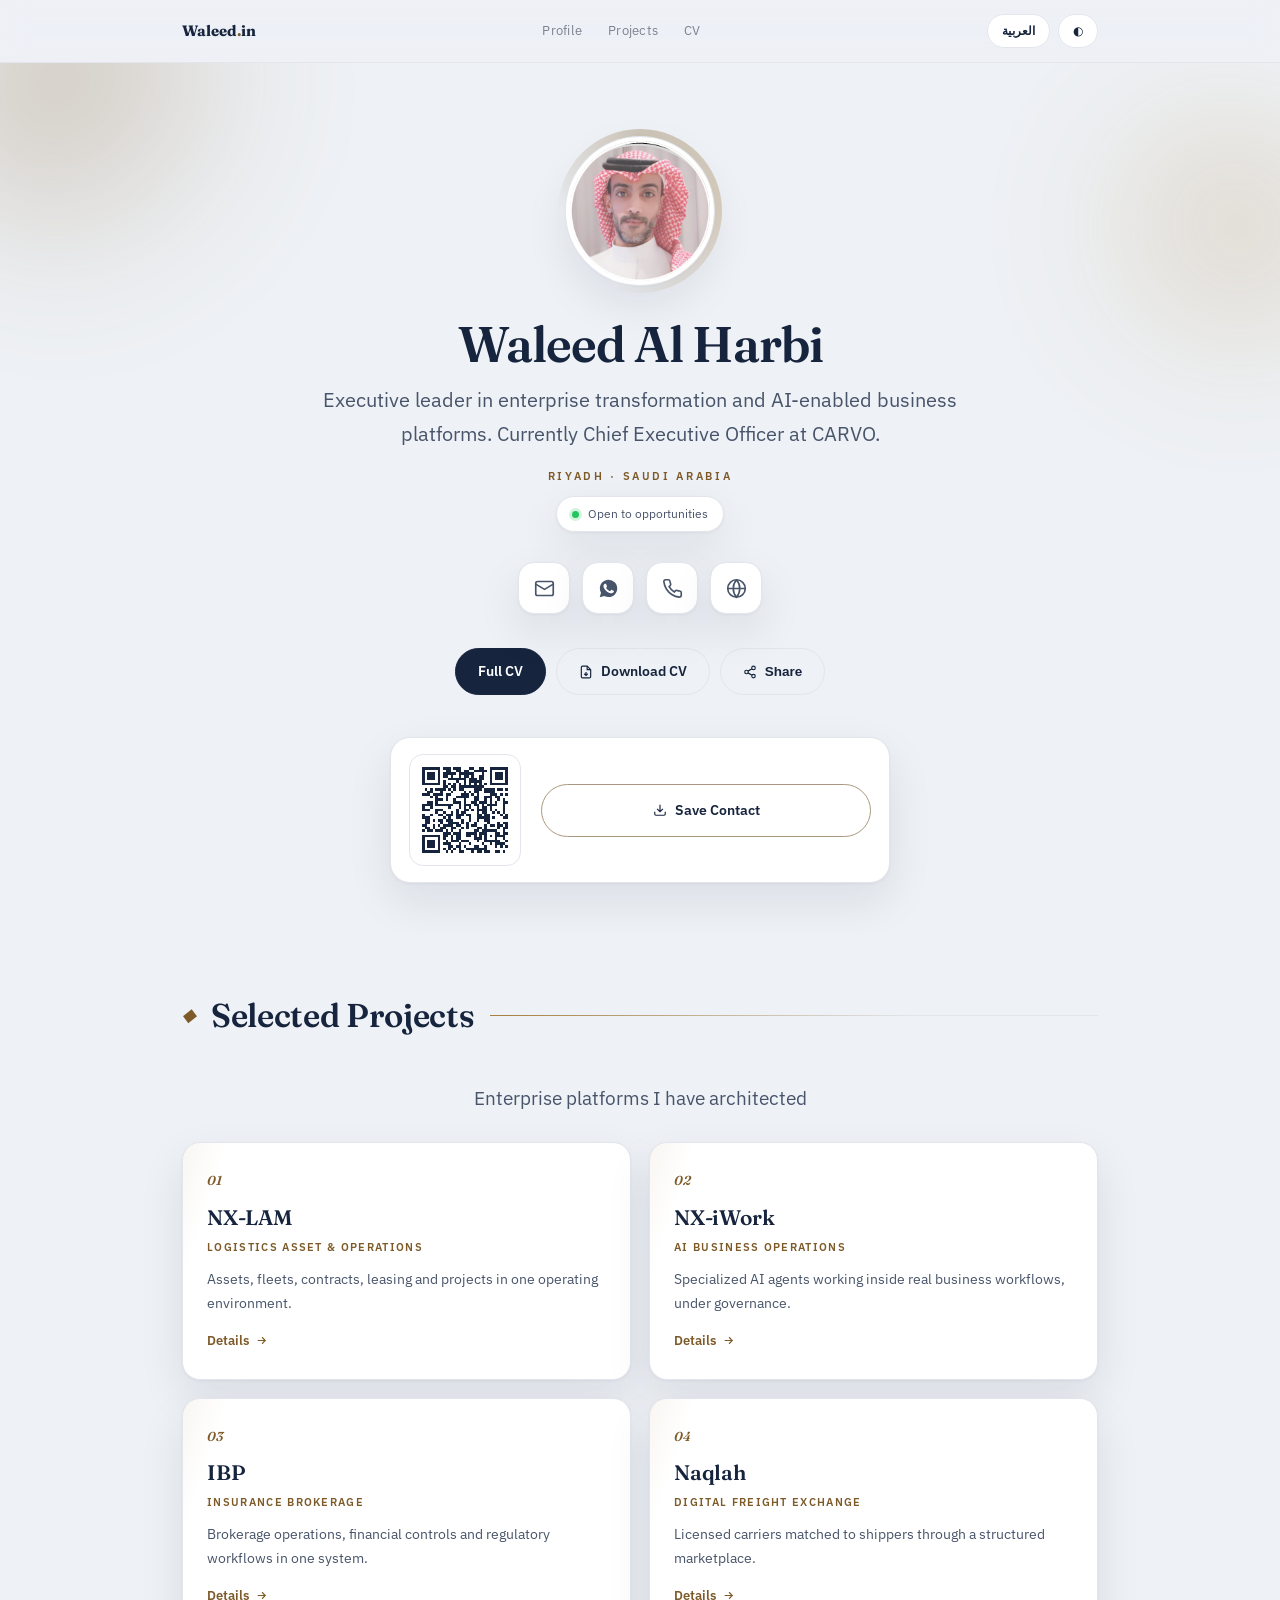
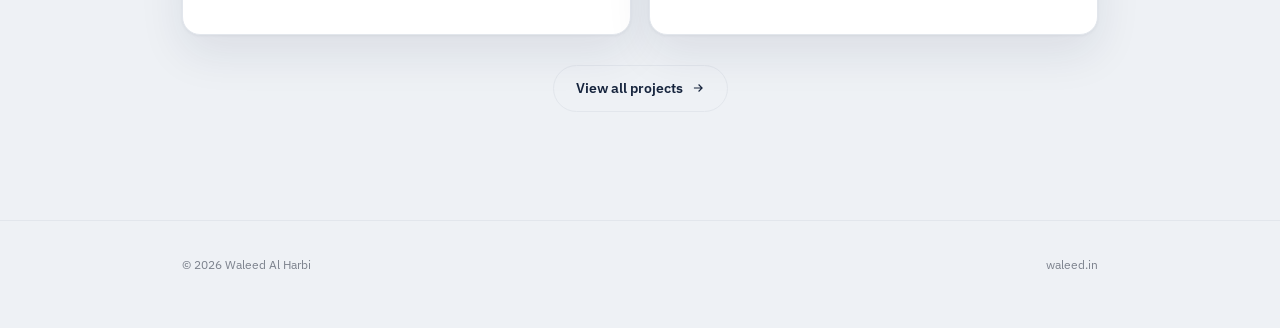
==== commit 0c16030d: "Merge Save Contact and QR into one full-width card The QR and the Save Contact button now sit inside" ====
--- a/en/index.html
+++ b/en/index.html
@@ -59,16 +59,17 @@
     <button class="btn btn-g" id="wa-share-btn" type="button" aria-label="Share"><svg width="14" height="14" viewBox="0 0 24 24" fill="none" stroke="currentColor" stroke-width="2"><circle cx="18" cy="5" r="3"/><circle cx="6" cy="12" r="3"/><circle cx="18" cy="19" r="3"/><path d="m8.6 13.5 6.8 4M15.4 6.5l-6.8 4"/></svg>Share</button>
   </div>
   <div class="save-row rv">
-    <a class="btn btn-save" id="sc2" href="/assets/Waleed-Al-Harbi.vcf" download="Waleed-Al-Harbi.vcf"><span class="ic"><svg width="14" height="14" viewBox="0 0 24 24" fill="none" stroke="currentColor" stroke-width="2"><path d="M21 15v4a2 2 0 0 1-2 2H5a2 2 0 0 1-2-2v-4"/><path d="M7 10l5 5 5-5M12 15V3"/></svg></span>Save Contact</a>
-    <a class="qr" href="/assets/Waleed-Al-Harbi.vcf" download="Waleed-Al-Harbi.vcf">
-      <img src="/assets/img/qr-contact-en.svg" alt="QR code to save contact" width="62" height="62" loading="lazy"/>
-      <span class="hint">Scan to save<br/>my contact</span>
-    </a>
+    <div class="contact-card">
+      <a class="qr-big" href="/assets/Waleed-Al-Harbi.vcf" download="Waleed-Al-Harbi.vcf" aria-label="Scan or tap to save contact">
+        <img src="/assets/img/qr-contact-en.svg" alt="QR code — scan to save contact" width="96" height="96"/>
+      </a>
+      <a class="btn btn-save" id="sc2" href="/assets/Waleed-Al-Harbi.vcf" download="Waleed-Al-Harbi.vcf"><span class="ic"><svg width="14" height="14" viewBox="0 0 24 24" fill="none" stroke="currentColor" stroke-width="2"><path d="M21 15v4a2 2 0 0 1-2 2H5a2 2 0 0 1-2-2v-4"/><path d="M7 10l5 5 5-5M12 15V3"/></svg></span>Save Contact</a>
+    </div>
   </div>
 </div></section>
 
 <section class="sec" id="work"><div class="wrap">
-  <div class="sec-hd rv"><span class="sec-num">&#9670;</span><span class="sec-title">Selected Work</span><span class="sec-line"></span></div>
+  <div class="sec-hd rv"><span class="sec-num">&#9670;</span><span class="sec-title">Selected Projects</span><span class="sec-line"></span></div>
   <p class="lead-in rv" style="margin-bottom:26px">Enterprise platforms I have architected</p>
   <div class="pcards">
       <a class="pcard rv" href="projects/#nx-lam">
--- a/assets/css/site-en.css
+++ b/assets/css/site-en.css
@@ -380,27 +380,25 @@
 .hero .ctas>*{width:100%;justify-content:center;text-align:center;padding:11px 6px;font-size:11.5px;gap:5px;border-radius:14px}
 }
 
-/* ===== save contact + QR ===== */
-.save-row{display:flex;align-items:stretch;justify-content:center;gap:12px;margin-top:14px;flex-wrap:wrap}
-.btn-save{position:relative;overflow:hidden;background:var(--card);color:var(--ink);border:1.5px solid color-mix(in srgb,var(--ac) 55%,var(--bdr));padding:0 26px;isolation:isolate}
+/* ===== save contact card (QR + button in one frame) ===== */
+.save-row{display:flex;justify-content:center;margin-top:16px}
+.contact-card{display:flex;align-items:center;gap:20px;width:100%;max-width:500px;padding:16px 18px;border:1px solid var(--bdr);border-radius:20px;background:var(--card);box-shadow:var(--sh);transition:border-color .35s,box-shadow .35s,transform .35s}
+.contact-card:hover{border-color:color-mix(in srgb,var(--ac) 42%,var(--bdr));box-shadow:0 16px 38px rgba(22,36,61,.15);transform:translateY(-2px)}
+.qr-big{display:block;flex-shrink:0;padding:7px;border-radius:14px;background:#fff;border:1px solid var(--bdr);transition:transform .35s cubic-bezier(.34,1.4,.64,1)}
+.qr-big:hover{transform:scale(1.05)}
+.qr-big img{width:96px;height:96px;display:block}
+.btn-save{position:relative;overflow:hidden;flex:1;justify-content:center;background:transparent;color:var(--ink);border:1.5px solid color-mix(in srgb,var(--ac) 55%,var(--bdr));padding:14px 18px;isolation:isolate}
 .btn-save::before{content:'';position:absolute;inset:0;z-index:-1;background:linear-gradient(120deg,transparent 0%,color-mix(in srgb,var(--ac) 22%,transparent) 45%,transparent 70%);transform:translateX(-120%);animation:sweep 3.6s ease-in-out infinite}
 html[dir=rtl] .btn-save::before{animation-name:sweepR}
 @keyframes sweep{0%{transform:translateX(-120%)}55%,100%{transform:translateX(220%)}}
 @keyframes sweepR{0%{transform:translateX(120%)}55%,100%{transform:translateX(-220%)}}
 .btn-save .ic{display:inline-flex;animation:bob 2.4s ease-in-out infinite}
 @keyframes bob{0%,100%{transform:translateY(0)}50%{transform:translateY(2.5px)}}
-.btn-save:hover{border-color:var(--ac);color:var(--ac);transform:translateY(-2px);box-shadow:0 12px 28px rgba(22,36,61,.16)}
-.qr{display:flex;align-items:center;gap:11px;padding:9px 14px 9px 9px;border:1px solid var(--bdr);border-radius:16px;background:var(--card);box-shadow:var(--sh);transition:border-color .3s,transform .3s,box-shadow .3s}
-html[dir=rtl] .qr{padding:9px 9px 9px 14px}
-.qr:hover{border-color:var(--ac);transform:translateY(-2px);box-shadow:0 12px 28px rgba(22,36,61,.16)}
-.qr img{width:62px;height:62px;display:block;border-radius:6px;background:#fff;padding:4px}
-.qr .hint{font-size:11px;line-height:1.45;color:var(--muted);text-align:start;max-width:110px}
-@media(prefers-reduced-motion:reduce){.btn-save::before,.btn-save .ic{animation:none}}
+.btn-save:hover{border-color:var(--ac);color:var(--ac);background:color-mix(in srgb,var(--ac) 7%,transparent)}
+@media(prefers-reduced-motion:reduce){.btn-save::before,.btn-save .ic{animation:none}.contact-card,.qr-big{transition:none}}
 @media(max-width:560px){
-.save-row{gap:8px;flex-wrap:nowrap}
-.btn-save{padding:0 12px;font-size:11.5px;gap:6px;white-space:nowrap}
-.qr{padding:6px 9px 6px 6px;gap:8px}
-html[dir=rtl] .qr{padding:6px 6px 6px 9px}
-.qr img{width:48px;height:48px;padding:3px}
-.qr .hint{font-size:10px;max-width:72px;line-height:1.35}
-}
+.contact-card{gap:14px;padding:13px 14px;border-radius:18px}
+.qr-big{padding:6px;border-radius:12px}
+.qr-big img{width:80px;height:80px}
+.btn-save{padding:13px 10px;font-size:12.5px;gap:7px}
+}
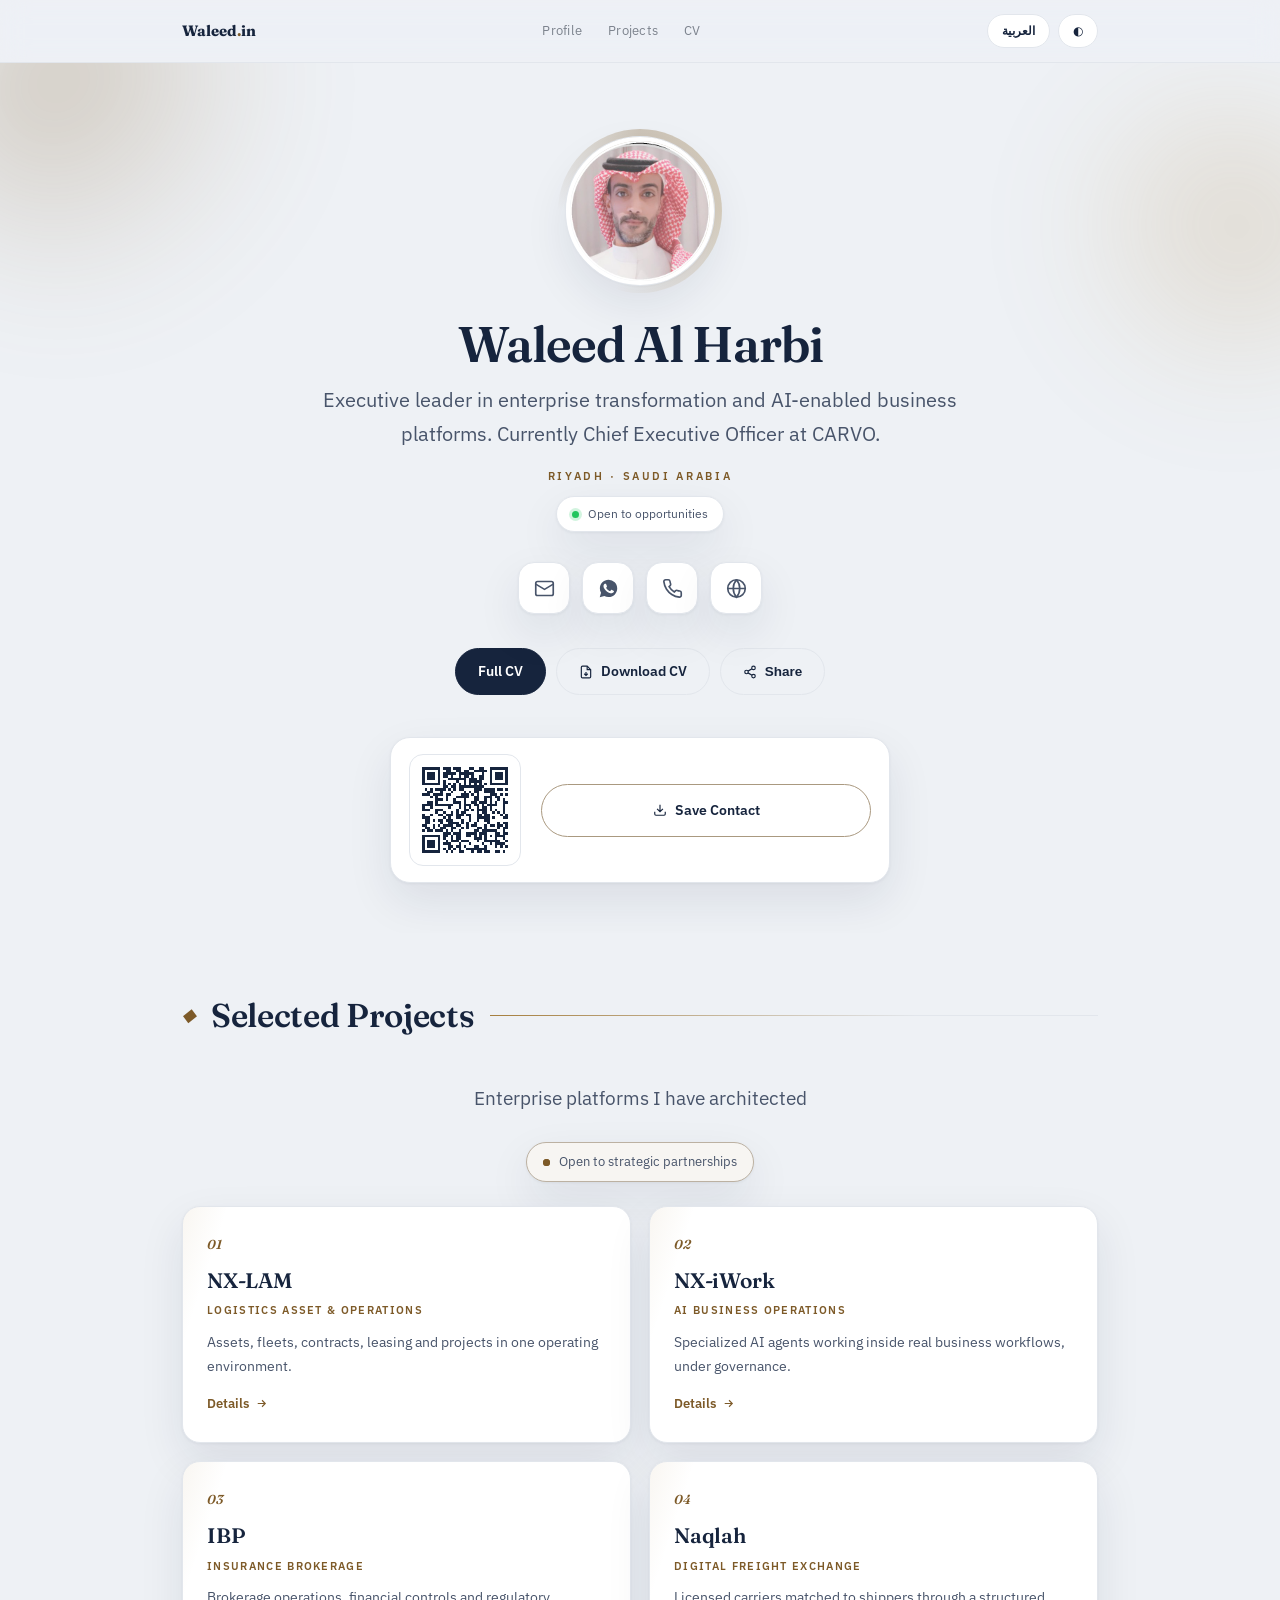
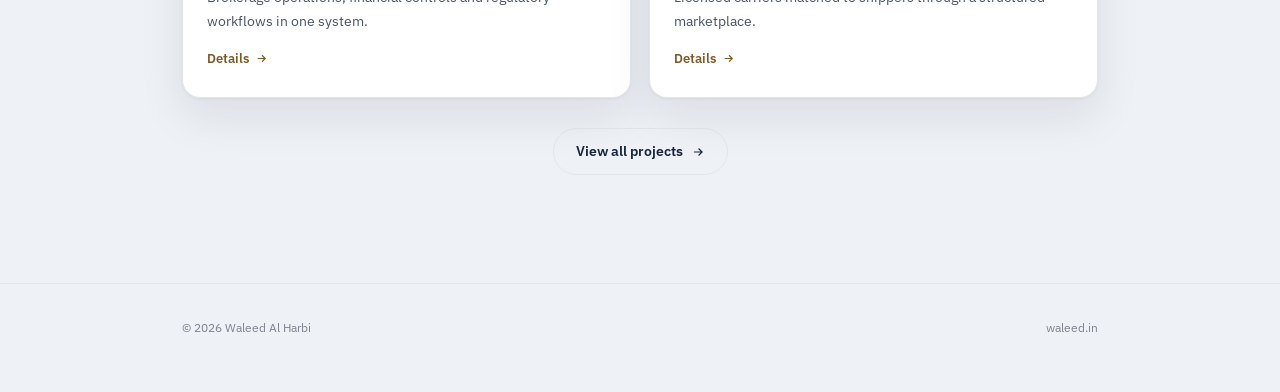
==== commit 91fe1109: "Partnership signal, brand animation, mobile back link - Partnership badge next to the projects ("Ope" ====
--- a/en/index.html
+++ b/en/index.html
@@ -71,6 +71,7 @@
 <section class="sec" id="work"><div class="wrap">
   <div class="sec-hd rv"><span class="sec-num">&#9670;</span><span class="sec-title">Selected Projects</span><span class="sec-line"></span></div>
   <p class="lead-in rv" style="margin-bottom:26px">Enterprise platforms I have architected</p>
+  <div class="rv" style="text-align:center"><span class="inv"><span class="d"></span>Open to strategic partnerships</span></div>
   <div class="pcards">
       <a class="pcard rv" href="projects/#nx-lam">
         <span class="n">01</span>
--- a/assets/css/site-en.css
+++ b/assets/css/site-en.css
@@ -402,3 +402,40 @@
 .qr-big img{width:80px;height:80px}
 .btn-save{padding:13px 10px;font-size:12.5px;gap:7px}
 }
+
+/* ===== partnership signal ===== */
+.inv{display:inline-flex;align-items:center;gap:9px;font-size:12.5px;color:var(--ink2);border:1px solid color-mix(in srgb,var(--ac) 38%,var(--bdr));background:color-mix(in srgb,var(--ac) 6%,var(--card));padding:8px 16px;border-radius:999px;box-shadow:var(--sh);margin-bottom:24px}
+.inv .d{width:7px;height:7px;border-radius:50%;background:var(--ac);flex-shrink:0;position:relative}
+.inv .d::after{content:'';position:absolute;inset:0;border-radius:50%;background:var(--ac);animation:invp 2.8s ease-out infinite}
+@keyframes invp{0%{transform:scale(1);opacity:.6}100%{transform:scale(3);opacity:0}}
+.pitch{margin-top:34px;padding:30px 32px;border:1px solid color-mix(in srgb,var(--ac) 32%,var(--bdr));border-radius:20px;background:linear-gradient(135deg,color-mix(in srgb,var(--ac) 7%,var(--card)),var(--card));box-shadow:var(--sh);text-align:center}
+.pitch h3{font-family:'Fraunces';font-weight:600;font-size:clamp(18px,2.6vw,23px);letter-spacing:-.01em;color:var(--ink);margin-bottom:10px}
+.pitch p{font-size:14.5px;color:var(--ink2);line-height:1.85;max-width:620px;margin:0 auto 20px}
+@media(prefers-reduced-motion:reduce){.inv .d::after{animation:none}}
+@media(max-width:520px){.pitch{padding:24px 20px}}
+
+/* ===== brand mark ===== */
+.brand{position:relative;display:inline-block;animation:brandin .85s cubic-bezier(.2,.7,.3,1) both}
+@keyframes brandin{from{opacity:0;transform:translateY(-7px)}to{opacity:1;transform:none}}
+.brand em{position:relative;display:inline-block;color:var(--ac);font-style:normal;transition:transform .45s cubic-bezier(.34,1.7,.64,1)}
+.brand em::after{content:'';position:absolute;left:50%;top:58%;width:5px;height:5px;margin:-2.5px 0 0 -2.5px;border-radius:50%;border:1.5px solid var(--ac);opacity:0;pointer-events:none;animation:brandping 3.2s ease-out infinite}
+@keyframes brandping{0%{transform:scale(1);opacity:.75}70%{opacity:.08}100%{transform:scale(4.6);opacity:0}}
+.brand::after{content:'';position:absolute;inset-inline:0;bottom:-4px;height:1.5px;border-radius:2px;background:linear-gradient(90deg,var(--ac),var(--ac2));transform:scaleX(0);transform-origin:left center;transition:transform .45s cubic-bezier(.2,.7,.3,1)}
+html[dir=rtl] .brand::after{transform-origin:right center}
+.brand:hover::after{transform:scaleX(1)}
+.brand:hover em{transform:scale(1.55) translateY(-1px)}
+@media(prefers-reduced-motion:reduce){.brand,.brand em::after{animation:none}.brand::after,.brand em{transition:none}}
+
+/* ===== mobile back link (inner pages) ===== */
+.navback{display:none;align-items:center;gap:6px;font-size:12.5px;font-weight:600;color:var(--ink2);border:1px solid var(--bdr);background:var(--card);padding:7px 13px 7px 10px;border-radius:999px;white-space:nowrap;transition:.22s}
+.navback svg{width:14px;height:14px;flex-shrink:0}
+html[dir=rtl] .navback{padding:7px 10px 7px 13px}
+html[dir=rtl] .navback svg{transform:scaleX(-1)}
+.navback:hover{border-color:var(--ac);color:var(--ac)}
+.navback:active{transform:scale(.96)}
+@media(max-width:860px){
+.navback{display:inline-flex}
+nav .wrap{gap:10px}
+.brand{font-size:14px}
+}
+@media(max-width:344px){.navback span{display:none}.navback{padding:7px 10px}}
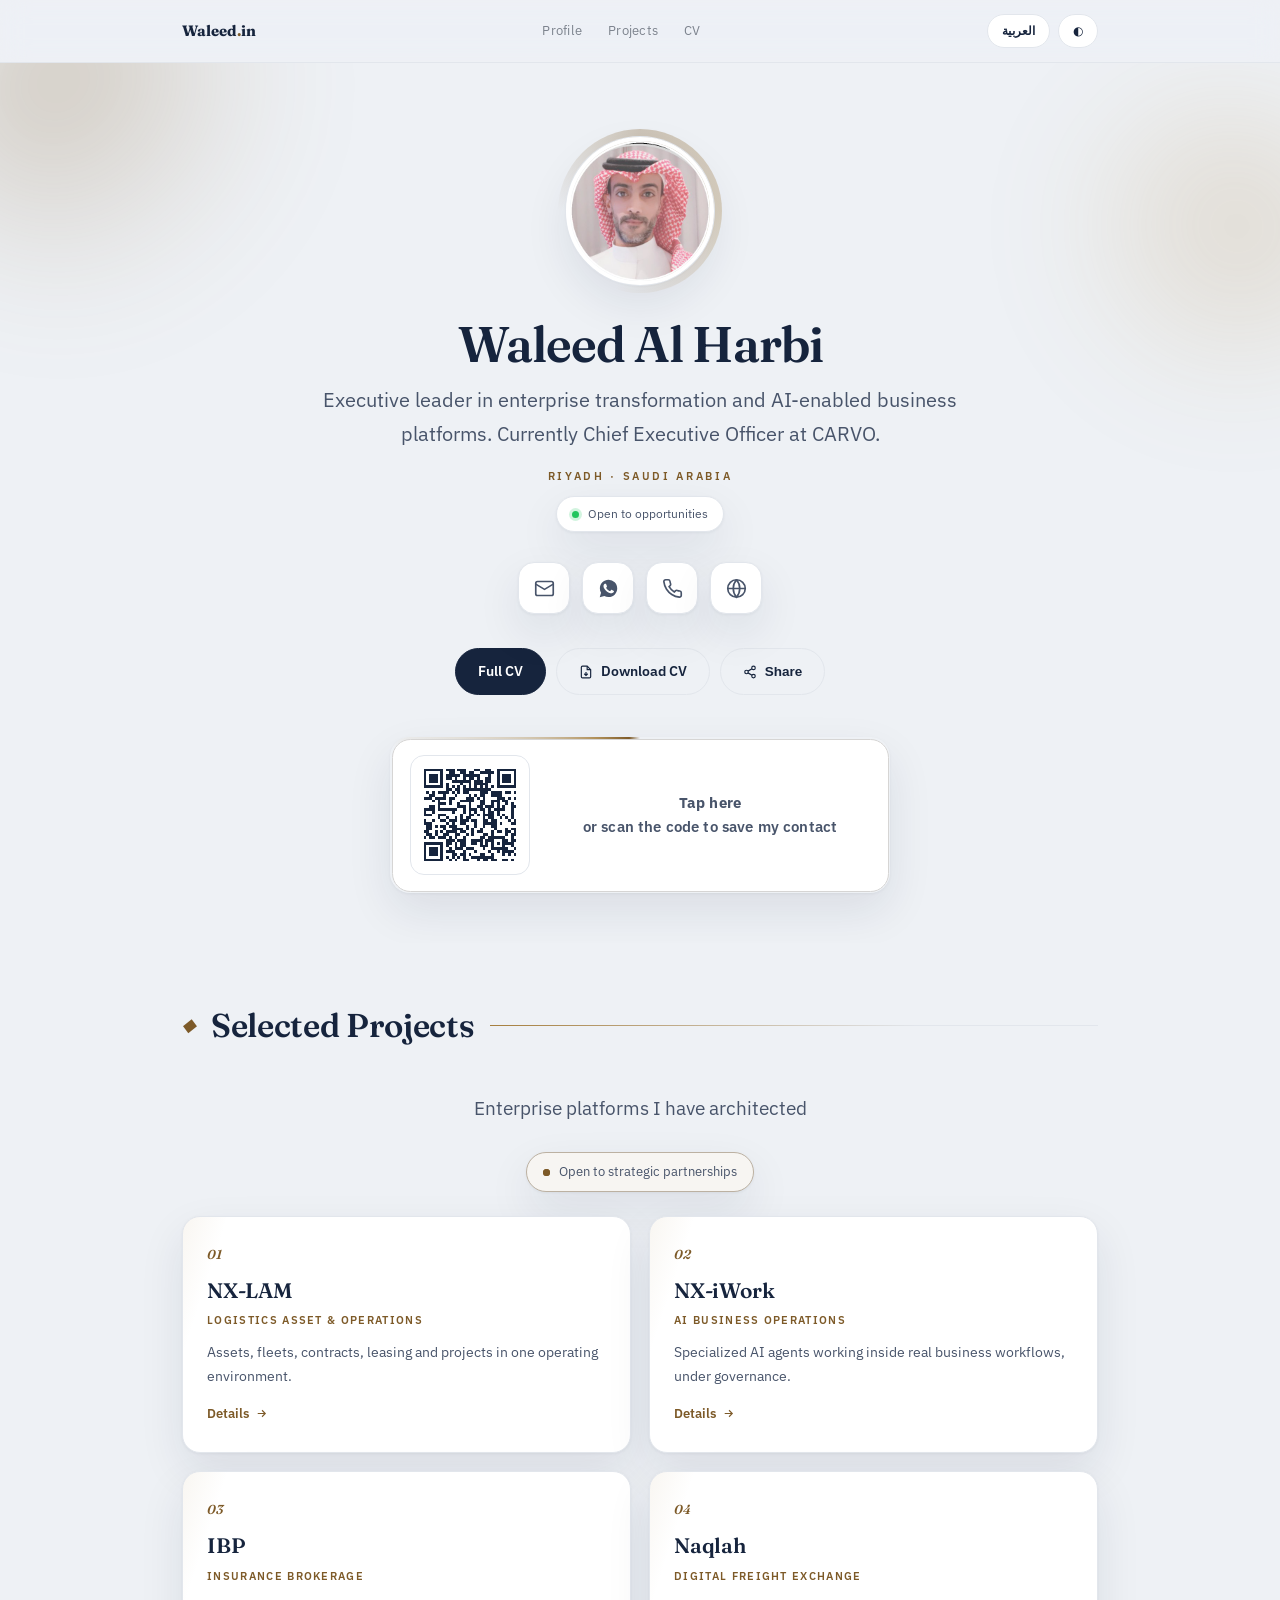
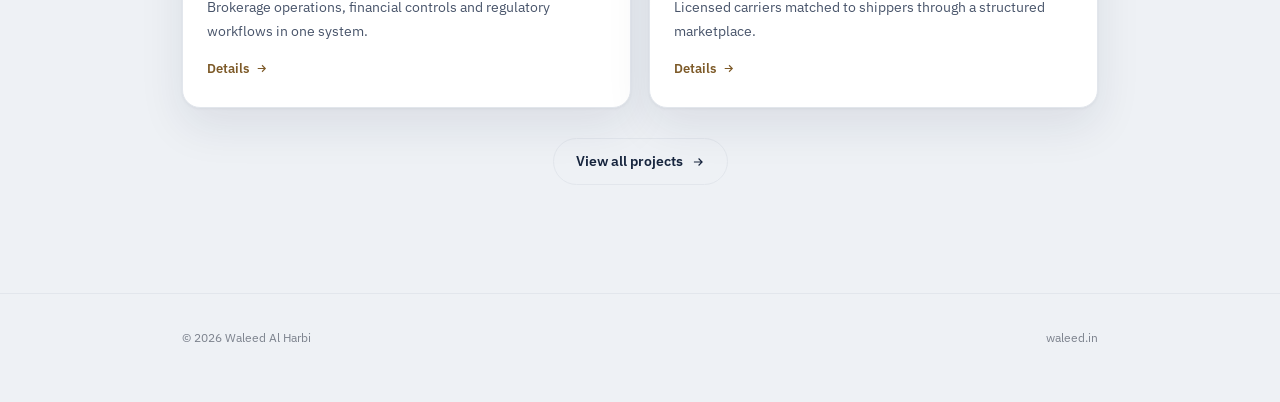
==== commit 17b7b3ed: "Contact card: drop the button, animate the whole frame The Save Contact button is gone; the entire f" ====
--- a/en/index.html
+++ b/en/index.html
@@ -59,12 +59,10 @@
     <button class="btn btn-g" id="wa-share-btn" type="button" aria-label="Share"><svg width="14" height="14" viewBox="0 0 24 24" fill="none" stroke="currentColor" stroke-width="2"><circle cx="18" cy="5" r="3"/><circle cx="6" cy="12" r="3"/><circle cx="18" cy="19" r="3"/><path d="m8.6 13.5 6.8 4M15.4 6.5l-6.8 4"/></svg>Share</button>
   </div>
   <div class="save-row rv">
-    <div class="contact-card">
-      <a class="qr-big" href="/assets/Waleed-Al-Harbi.vcf" download="Waleed-Al-Harbi.vcf" aria-label="Scan or tap to save contact">
-        <img src="/assets/img/qr-contact-en.svg" alt="QR code — scan to save contact" width="96" height="96"/>
-      </a>
-      <a class="btn btn-save" id="sc2" href="/assets/Waleed-Al-Harbi.vcf" download="Waleed-Al-Harbi.vcf"><span class="ic"><svg width="14" height="14" viewBox="0 0 24 24" fill="none" stroke="currentColor" stroke-width="2"><path d="M21 15v4a2 2 0 0 1-2 2H5a2 2 0 0 1-2-2v-4"/><path d="M7 10l5 5 5-5M12 15V3"/></svg></span>Save Contact</a>
-    </div>
+    <a class="contact-card" href="/assets/Waleed-Al-Harbi.vcf" download="Waleed-Al-Harbi.vcf" aria-label="Tap or scan to save my contact">
+      <span class="qr-big"><img src="/assets/img/qr-contact-en.svg" alt="QR code — scan to save contact" width="104" height="104"/></span>
+      <span class="qr-cta"><b>Tap here</b> or scan the code to save my contact</span>
+    </a>
   </div>
 </div></section>
 
--- a/assets/css/site-en.css
+++ b/assets/css/site-en.css
@@ -380,27 +380,33 @@
 .hero .ctas>*{width:100%;justify-content:center;text-align:center;padding:11px 6px;font-size:11.5px;gap:5px;border-radius:14px}
 }
 
-/* ===== save contact card (QR + button in one frame) ===== */
+/* ===== save contact card (QR + shimmering call to action) ===== */
 .save-row{display:flex;justify-content:center;margin-top:16px}
-.contact-card{display:flex;align-items:center;gap:20px;width:100%;max-width:500px;padding:16px 18px;border:1px solid var(--bdr);border-radius:20px;background:var(--card);box-shadow:var(--sh);transition:border-color .35s,box-shadow .35s,transform .35s}
-.contact-card:hover{border-color:color-mix(in srgb,var(--ac) 42%,var(--bdr));box-shadow:0 16px 38px rgba(22,36,61,.15);transform:translateY(-2px)}
+.contact-card{position:relative;isolation:isolate;overflow:hidden;display:flex;align-items:center;gap:20px;width:100%;max-width:500px;padding:18px 20px;border-radius:20px;background:transparent;box-shadow:var(--sh);cursor:pointer;color:inherit;transition:box-shadow .35s,transform .35s}
+.contact-card::before{content:'';position:absolute;inset:-70%;z-index:-2;background:conic-gradient(transparent 0deg,transparent 285deg,color-mix(in srgb,var(--ac2) 85%,transparent) 330deg,var(--ac) 352deg,transparent 360deg);animation:beam 4.5s linear infinite}
+.contact-card::after{content:'';position:absolute;inset:1.5px;z-index:-1;border-radius:18.5px;background:var(--card);border:1px solid color-mix(in srgb,var(--ac) 12%,var(--bdr))}
+@keyframes beam{to{transform:rotate(360deg)}}
+.contact-card>*{position:relative;z-index:1}
+.contact-card:hover{box-shadow:0 16px 38px rgba(22,36,61,.16);transform:translateY(-2px)}
+.contact-card:hover::before{animation-duration:1.8s}
+.contact-card:active{transform:translateY(0) scale(.99)}
 .qr-big{display:block;flex-shrink:0;padding:7px;border-radius:14px;background:#fff;border:1px solid var(--bdr);transition:transform .35s cubic-bezier(.34,1.4,.64,1)}
-.qr-big:hover{transform:scale(1.05)}
-.qr-big img{width:96px;height:96px;display:block}
-.btn-save{position:relative;overflow:hidden;flex:1;justify-content:center;background:transparent;color:var(--ink);border:1.5px solid color-mix(in srgb,var(--ac) 55%,var(--bdr));padding:14px 18px;isolation:isolate}
-.btn-save::before{content:'';position:absolute;inset:0;z-index:-1;background:linear-gradient(120deg,transparent 0%,color-mix(in srgb,var(--ac) 22%,transparent) 45%,transparent 70%);transform:translateX(-120%);animation:sweep 3.6s ease-in-out infinite}
-html[dir=rtl] .btn-save::before{animation-name:sweepR}
-@keyframes sweep{0%{transform:translateX(-120%)}55%,100%{transform:translateX(220%)}}
-@keyframes sweepR{0%{transform:translateX(120%)}55%,100%{transform:translateX(-220%)}}
-.btn-save .ic{display:inline-flex;animation:bob 2.4s ease-in-out infinite}
-@keyframes bob{0%,100%{transform:translateY(0)}50%{transform:translateY(2.5px)}}
-.btn-save:hover{border-color:var(--ac);color:var(--ac);background:color-mix(in srgb,var(--ac) 7%,transparent)}
-@media(prefers-reduced-motion:reduce){.btn-save::before,.btn-save .ic{animation:none}.contact-card,.qr-big{transition:none}}
+.contact-card:hover .qr-big{transform:scale(1.04)}
+.qr-big img{width:104px;height:104px;display:block}
+.qr-cta{flex:1;text-align:center;font-size:15px;font-weight:600;line-height:1.6;letter-spacing:.01em;
+  background:linear-gradient(100deg,var(--ink2) 0%,var(--ink2) 38%,var(--ac2) 47%,var(--ac) 53%,var(--ink2) 62%,var(--ink2) 100%);
+  background-size:280% 100%;-webkit-background-clip:text;background-clip:text;color:transparent;
+  animation:ctashine 3.4s cubic-bezier(.55,0,.45,1) infinite}
+@keyframes ctashine{0%{background-position:130% 0}60%,100%{background-position:-30% 0}}
+html[dir=rtl] .qr-cta{animation-name:ctashineR}
+@keyframes ctashineR{0%{background-position:-30% 0}60%,100%{background-position:130% 0}}
+.qr-cta b{display:block;font-weight:700}
+@media(prefers-reduced-motion:reduce){.qr-cta{animation:none;background:none;color:var(--ink2)}.contact-card,.qr-big{transition:none}.contact-card::before{animation:none;background:var(--ac)}}
 @media(max-width:560px){
 .contact-card{gap:14px;padding:13px 14px;border-radius:18px}
 .qr-big{padding:6px;border-radius:12px}
-.qr-big img{width:80px;height:80px}
-.btn-save{padding:13px 10px;font-size:12.5px;gap:7px}
+.qr-big img{width:86px;height:86px}
+.qr-cta{font-size:13px;line-height:1.55}
 }
 
 /* ===== partnership signal ===== */
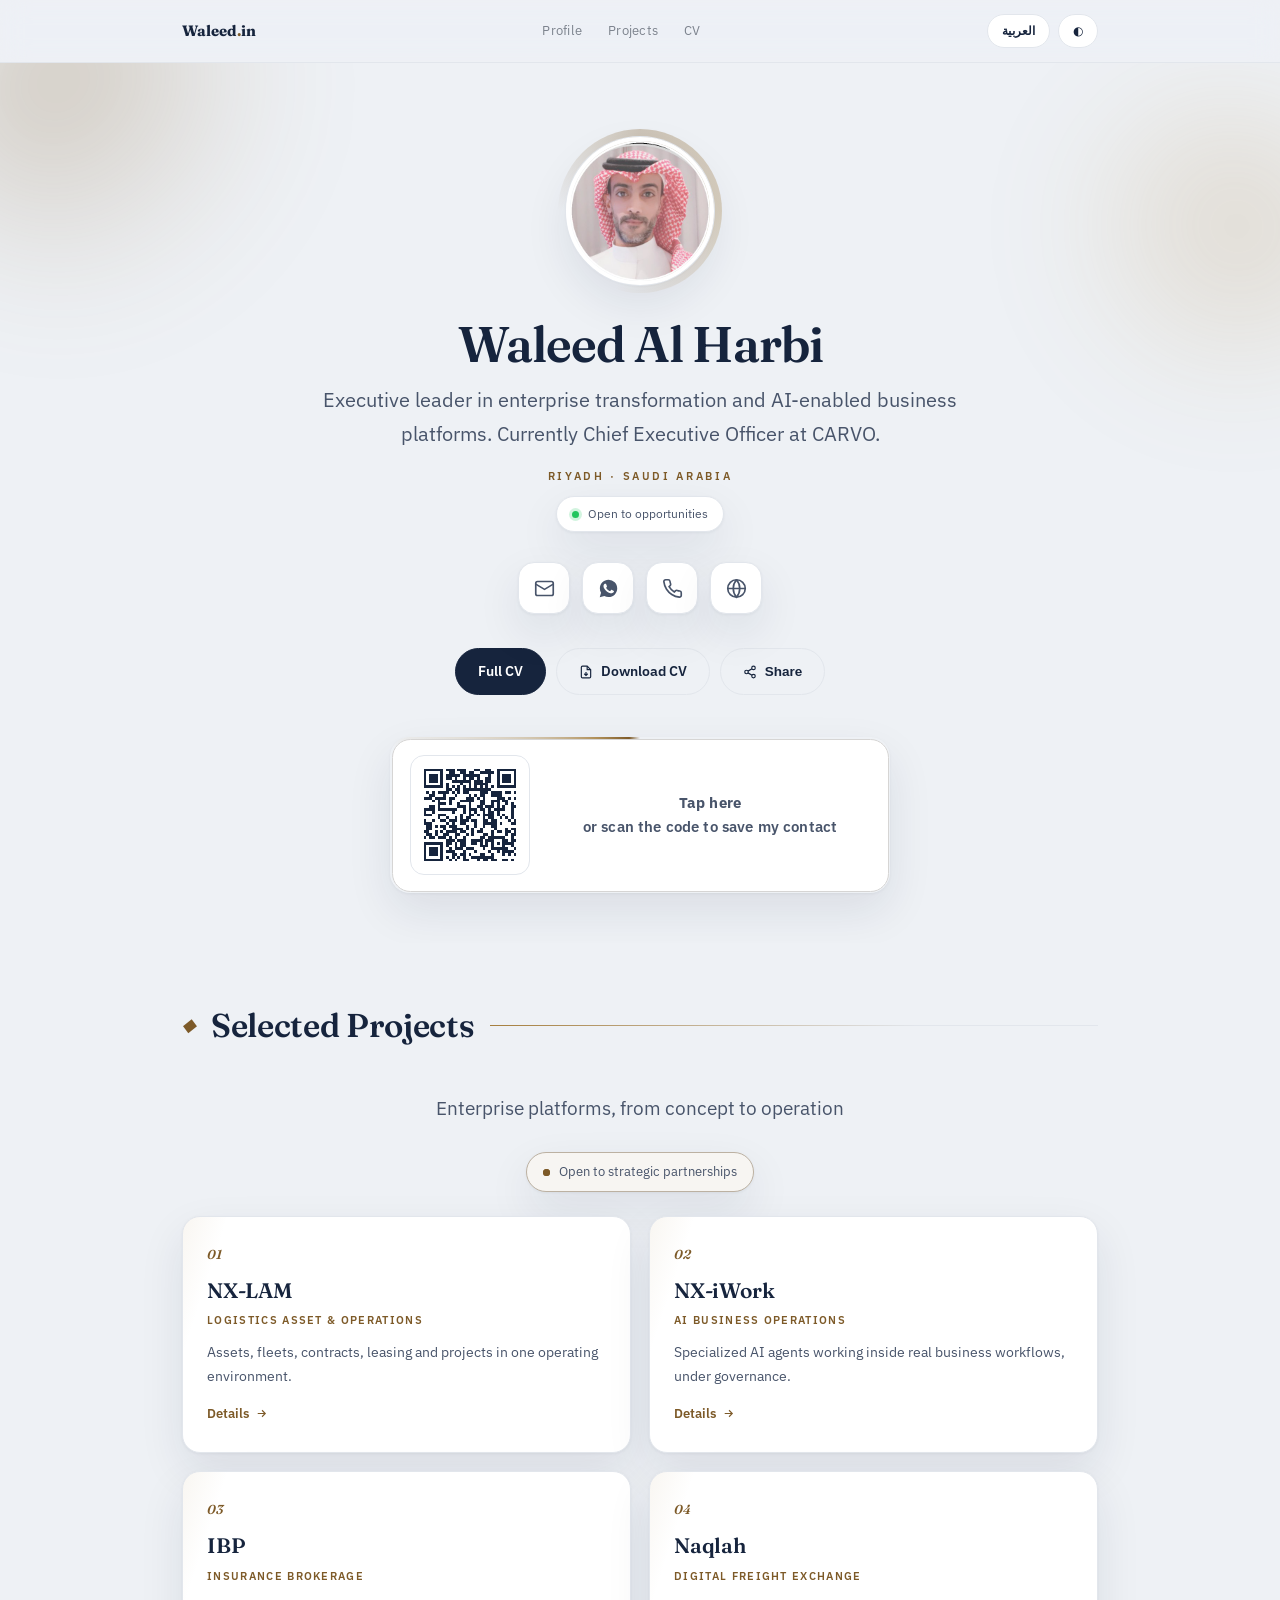
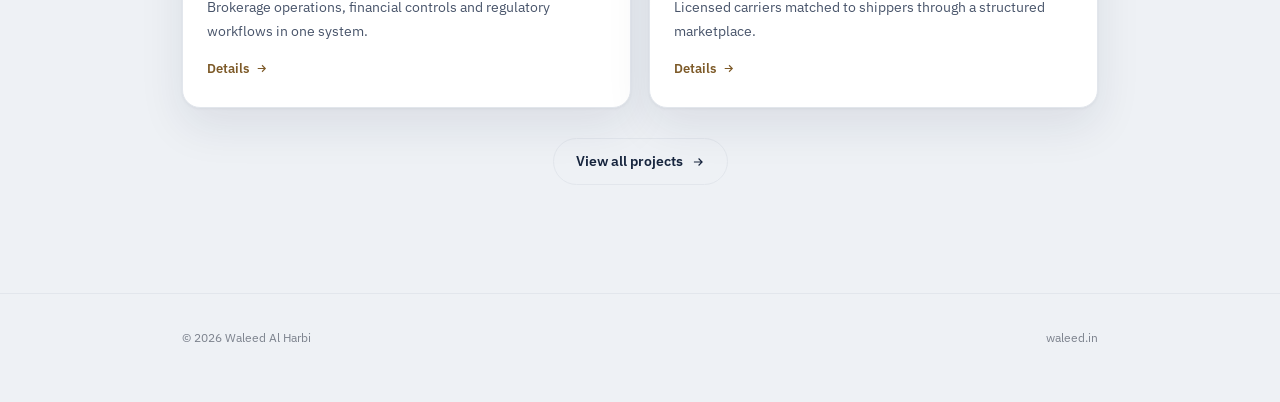
==== commit 73b8c8b9: "Reword the platforms line away from a literal 'architected' Home subtitle: منصّات مؤسسية من التصوّر " ====
--- a/en/index.html
+++ b/en/index.html
@@ -68,7 +68,7 @@
 
 <section class="sec" id="work"><div class="wrap">
   <div class="sec-hd rv"><span class="sec-num">&#9670;</span><span class="sec-title">Selected Projects</span><span class="sec-line"></span></div>
-  <p class="lead-in rv" style="margin-bottom:26px">Enterprise platforms I have architected</p>
+  <p class="lead-in rv" style="margin-bottom:26px">Enterprise platforms, from concept to operation</p>
   <div class="rv" style="text-align:center"><span class="inv"><span class="d"></span>Open to strategic partnerships</span></div>
   <div class="pcards">
       <a class="pcard rv" href="projects/#nx-lam">
--- a/assets/css/site-en.css
+++ b/assets/css/site-en.css
@@ -420,18 +420,6 @@
 @media(prefers-reduced-motion:reduce){.inv .d::after{animation:none}}
 @media(max-width:520px){.pitch{padding:24px 20px}}
 
-/* ===== brand mark ===== */
-.brand{position:relative;display:inline-block;animation:brandin .85s cubic-bezier(.2,.7,.3,1) both}
-@keyframes brandin{from{opacity:0;transform:translateY(-7px)}to{opacity:1;transform:none}}
-.brand em{position:relative;display:inline-block;color:var(--ac);font-style:normal;transition:transform .45s cubic-bezier(.34,1.7,.64,1)}
-.brand em::after{content:'';position:absolute;left:50%;top:58%;width:5px;height:5px;margin:-2.5px 0 0 -2.5px;border-radius:50%;border:1.5px solid var(--ac);opacity:0;pointer-events:none;animation:brandping 3.2s ease-out infinite}
-@keyframes brandping{0%{transform:scale(1);opacity:.75}70%{opacity:.08}100%{transform:scale(4.6);opacity:0}}
-.brand::after{content:'';position:absolute;inset-inline:0;bottom:-4px;height:1.5px;border-radius:2px;background:linear-gradient(90deg,var(--ac),var(--ac2));transform:scaleX(0);transform-origin:left center;transition:transform .45s cubic-bezier(.2,.7,.3,1)}
-html[dir=rtl] .brand::after{transform-origin:right center}
-.brand:hover::after{transform:scaleX(1)}
-.brand:hover em{transform:scale(1.55) translateY(-1px)}
-@media(prefers-reduced-motion:reduce){.brand,.brand em::after{animation:none}.brand::after,.brand em{transition:none}}
-
 /* ===== mobile back link (inner pages) ===== */
 .navback{display:none;align-items:center;gap:6px;font-size:12.5px;font-weight:600;color:var(--ink2);border:1px solid var(--bdr);background:var(--card);padding:7px 13px 7px 10px;border-radius:999px;white-space:nowrap;transition:.22s}
 .navback svg{width:14px;height:14px;flex-shrink:0}
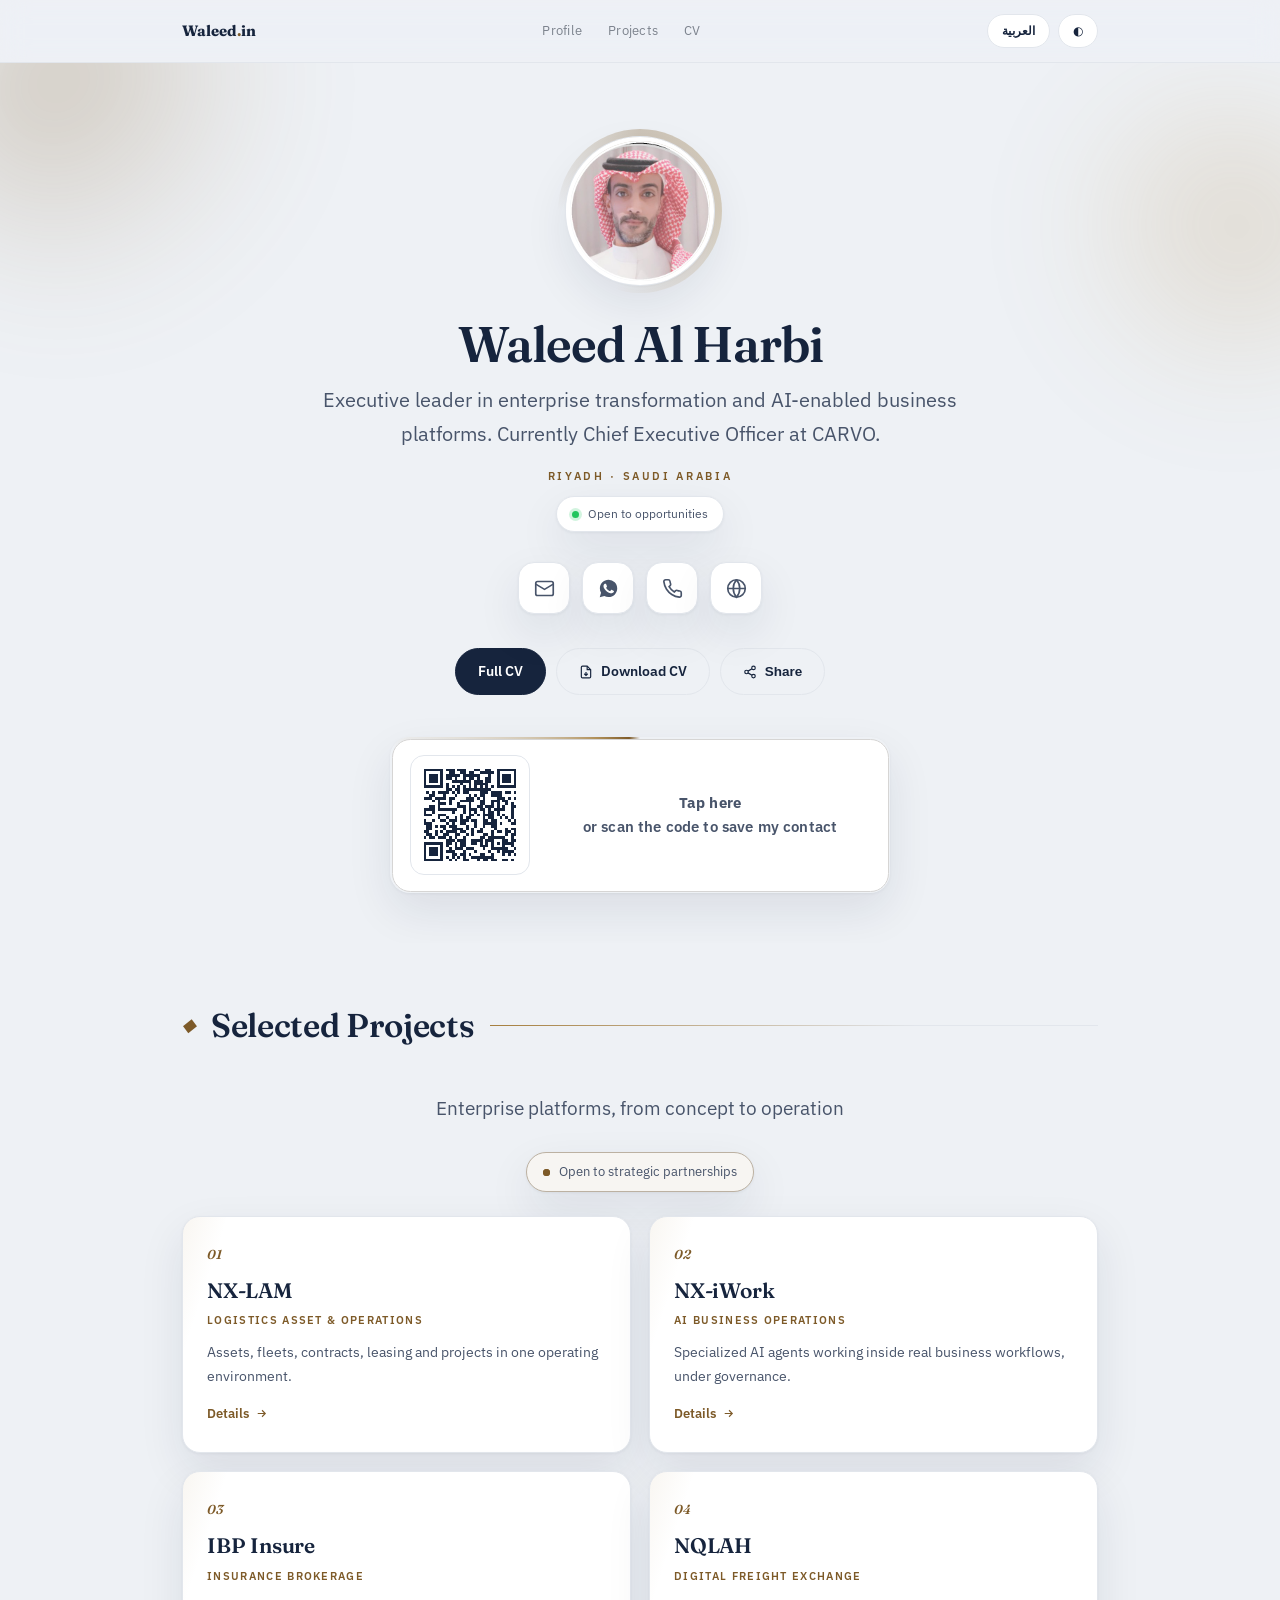
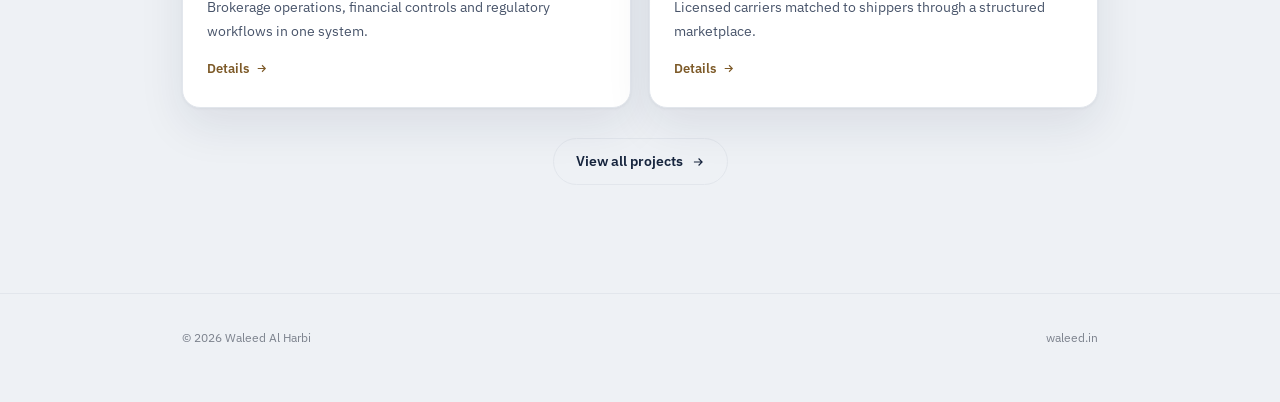
==== commit 5b0733ee: "Rename platforms: IBP Insure and NQLAH IBP is now IBP Insure everywhere; Naqlah is NQLAH in English " ====
--- a/en/index.html
+++ b/en/index.html
@@ -85,13 +85,13 @@
       </a>
       <a class="pcard rv" href="projects/#ibp">
         <span class="n">03</span>
-        <h3>IBP</h3><span class="t">Insurance Brokerage</span>
+        <h3>IBP Insure</h3><span class="t">Insurance Brokerage</span>
         <p>Brokerage operations, financial controls and regulatory workflows in one system.</p>
         <span class="go">Details <svg viewBox="0 0 24 24" fill="none" stroke="currentColor" stroke-width="2"><path d="M5 12h14M13 6l6 6-6 6"/></svg></span>
       </a>
       <a class="pcard rv" href="projects/#naqlah">
         <span class="n">04</span>
-        <h3>Naqlah</h3><span class="t">Digital Freight Exchange</span>
+        <h3>NQLAH</h3><span class="t">Digital Freight Exchange</span>
         <p>Licensed carriers matched to shippers through a structured marketplace.</p>
         <span class="go">Details <svg viewBox="0 0 24 24" fill="none" stroke="currentColor" stroke-width="2"><path d="M5 12h14M13 6l6 6-6 6"/></svg></span>
       </a>
